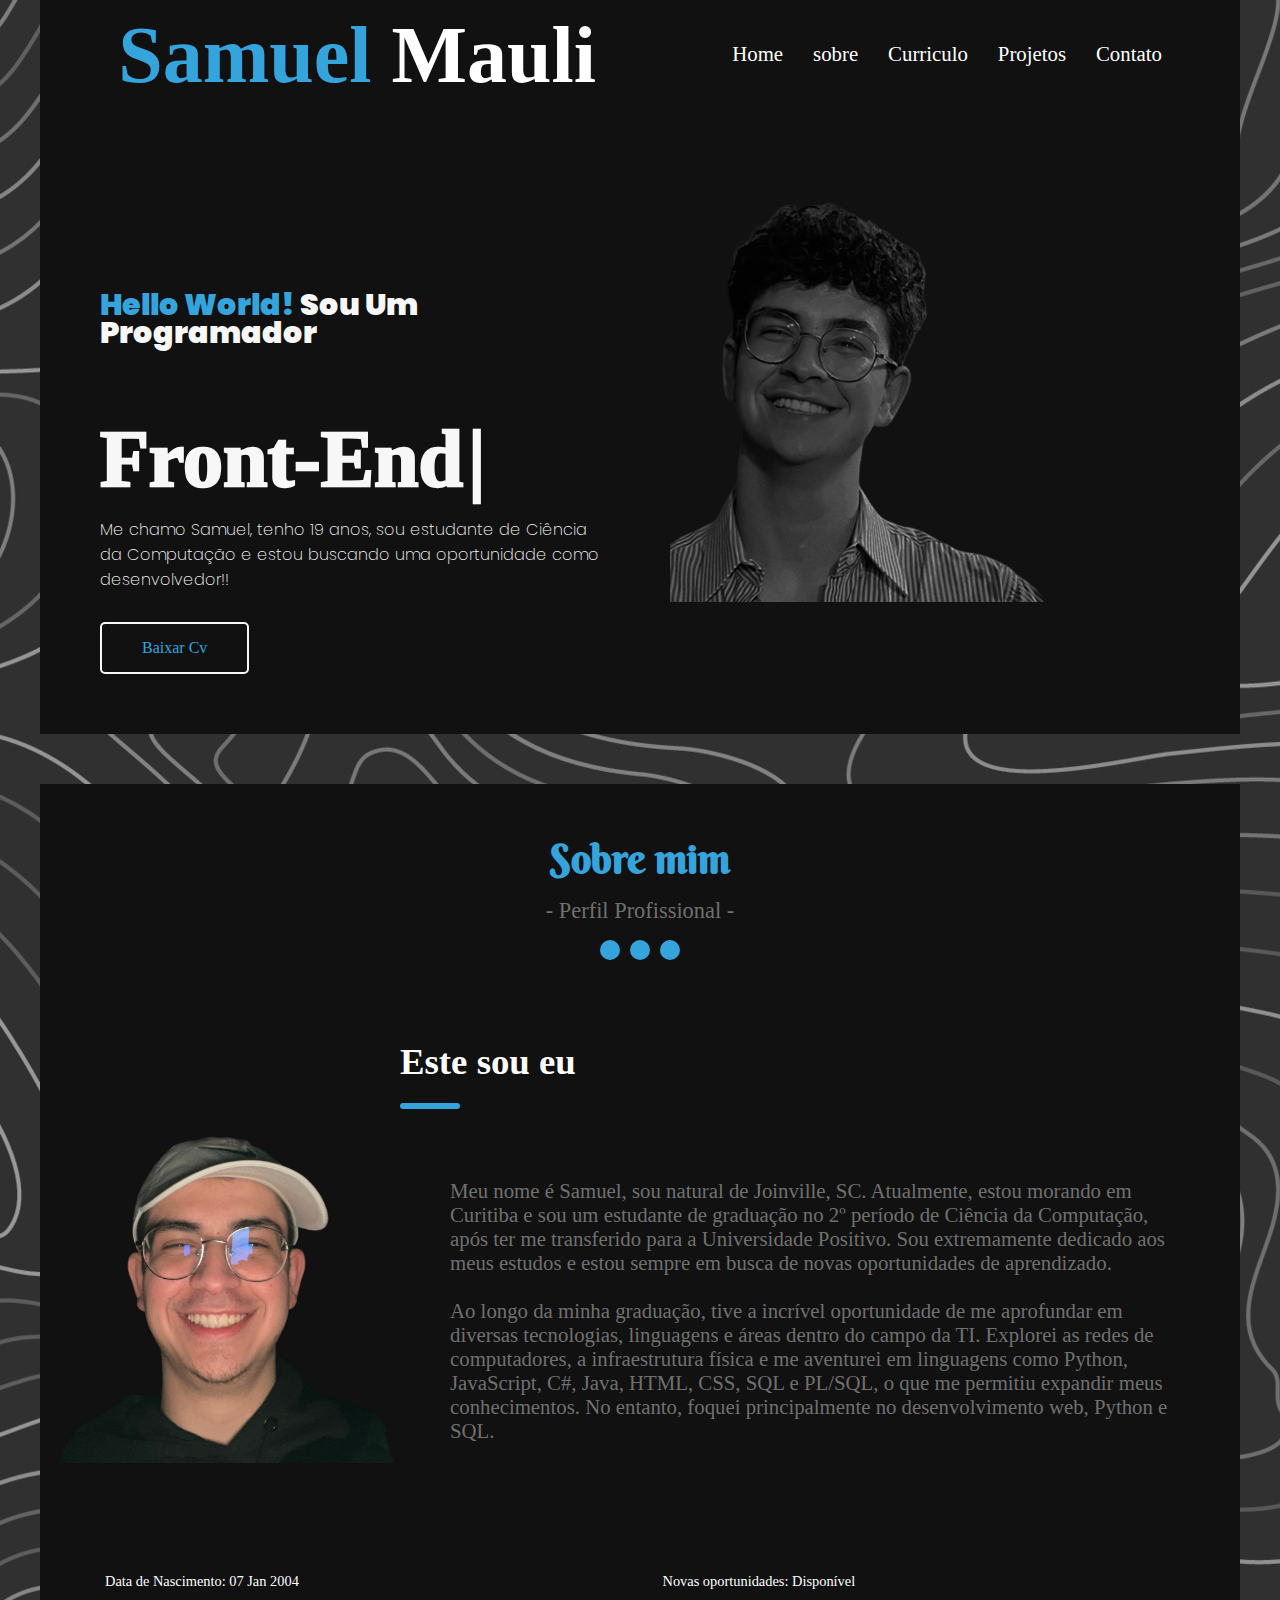
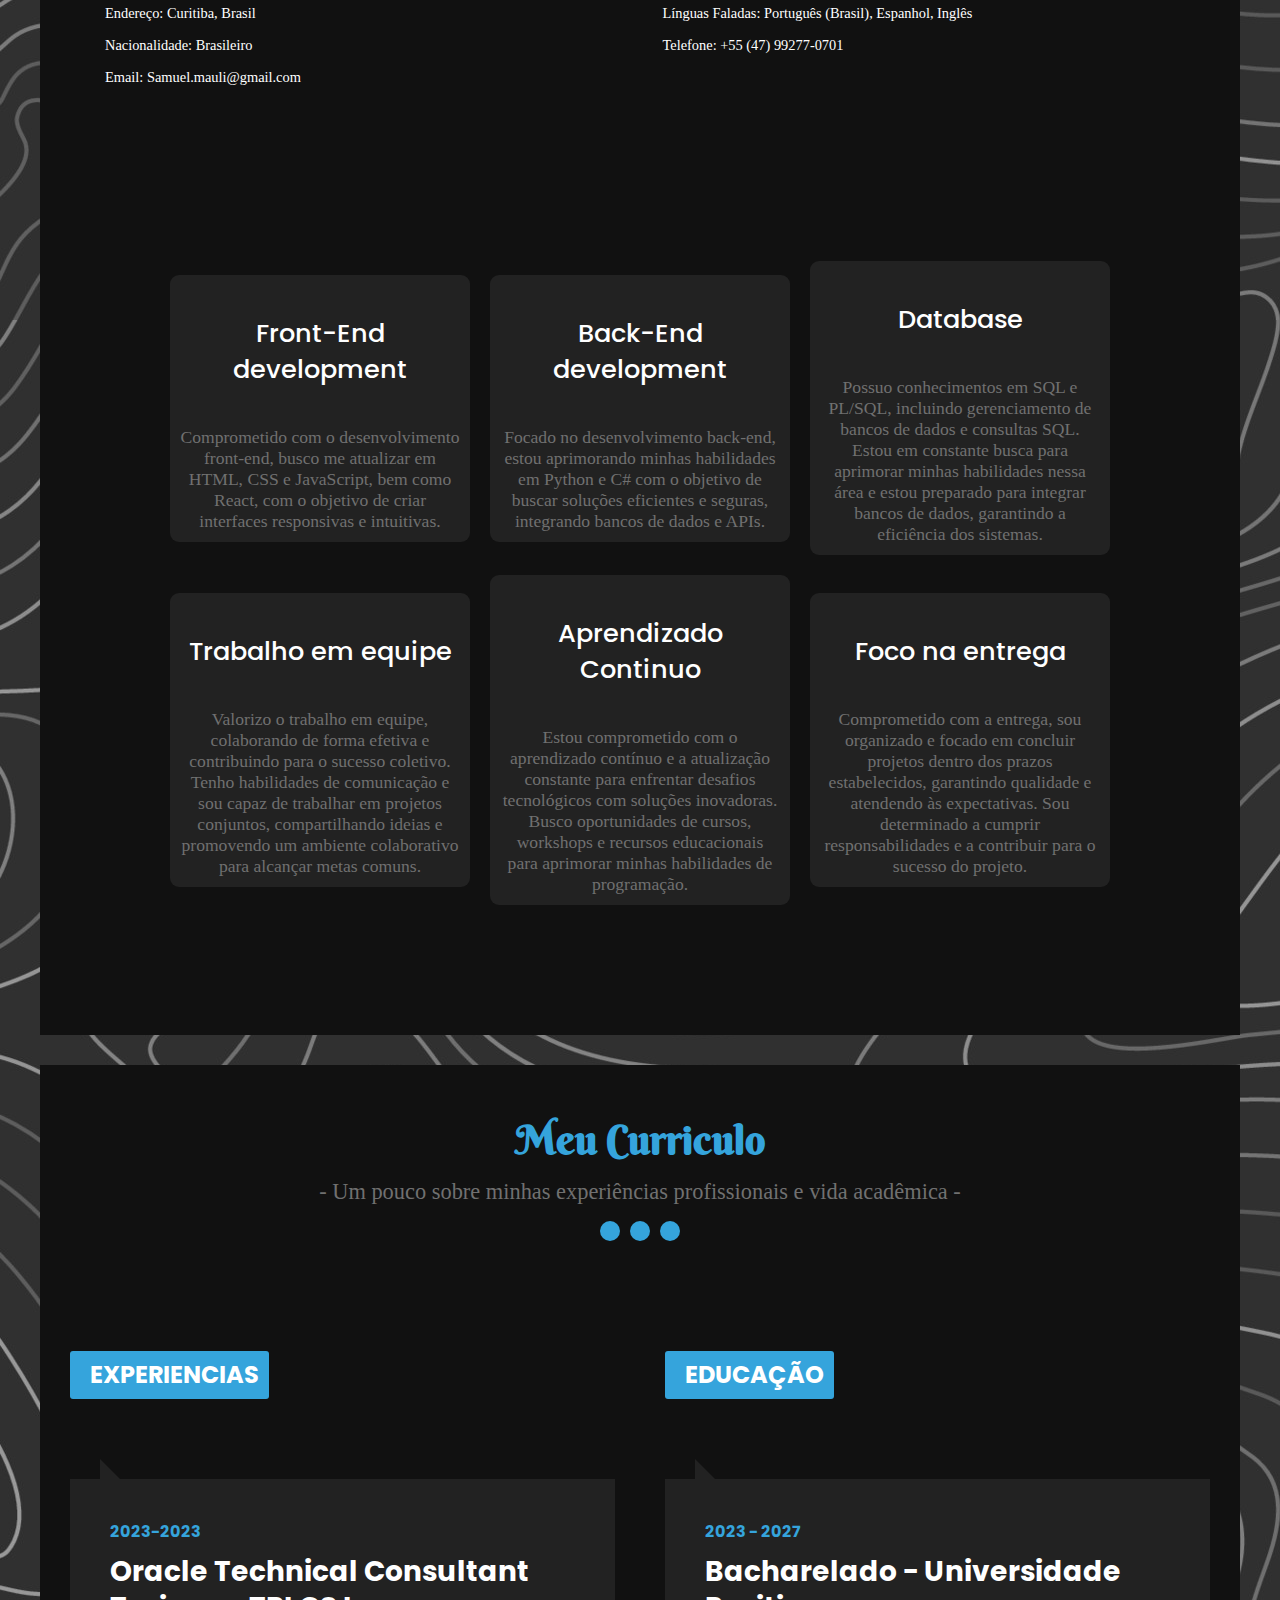
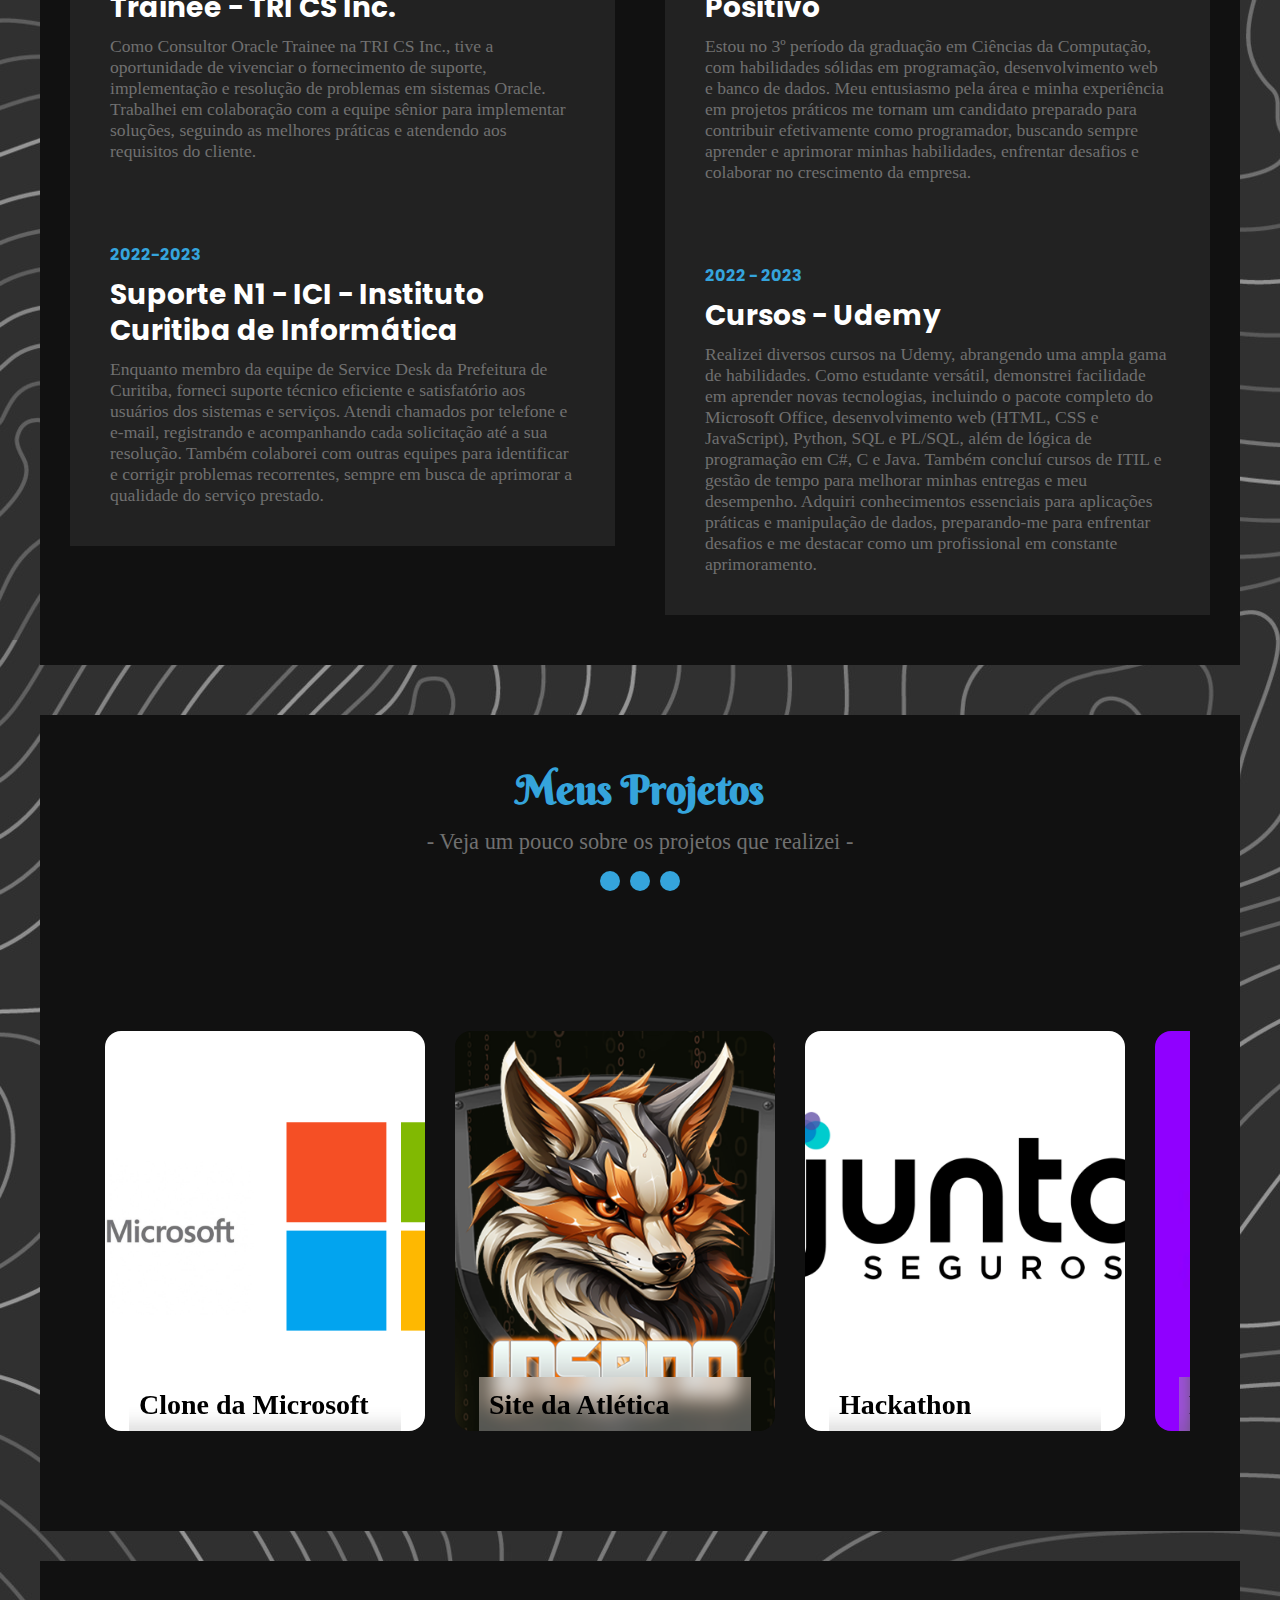
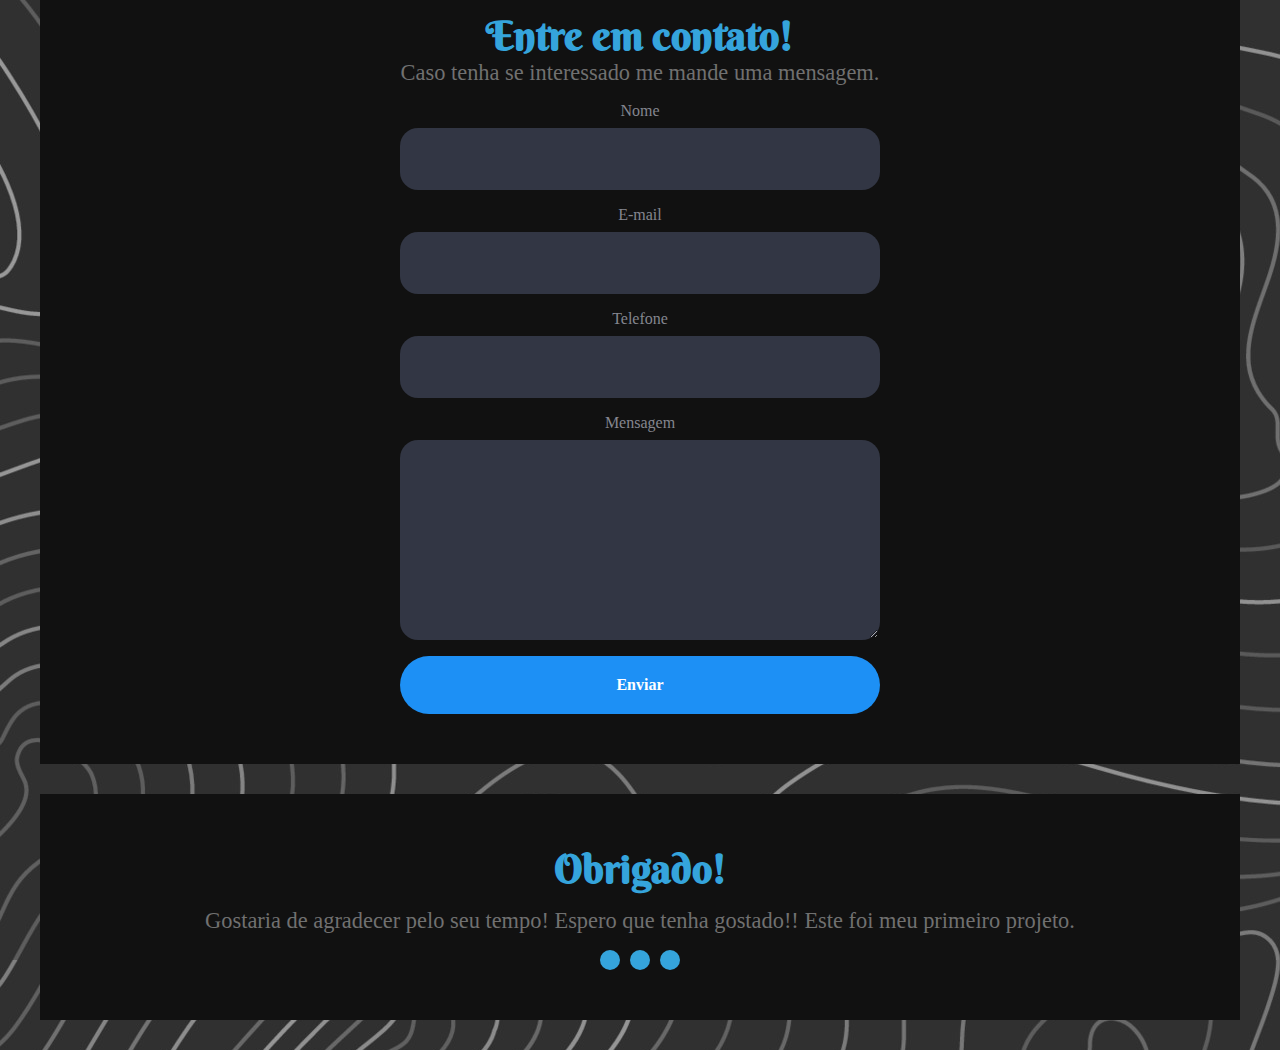
==== index.html @ 6548f160 "Update index.html" ====
<!DOCTYPE html>
<html lang="pt-br">
<head>
    <meta charset="UTF-8">
    <meta name="viewport" content="width=device-width, initial-scale=1.0">
    <title>Portifolio</title>
    <link rel="stylesheet" href="style.css">
    <link rel="stylesheet" href="https://cdnjs.cloudflare.com/ajax/libs/font-awesome/6.4.0/css/all.min.css" integrity="sha512-iecdLmaskl7CVkqkXNQ/ZH/XLlvWZOJyj7Yy7tcenmpD1ypASozpmT/E0iPtmFIB46ZmdtAc9eNBvH0H/ZpiBw==" crossorigin="anonymous" referrerpolicy="no-referrer" />
    <script src="https://code.jquery.com/jquery-3.6.0.min.js"></script>
    <link rel="stylesheet" href="https://cdnjs.cloudflare.com/ajax/libs/OwlCarousel2/2.3.4/assets/owl.carousel.min.css">
    <script src="https://cdnjs.cloudflare.com/ajax/libs/OwlCarousel2/2.3.4/owl.carousel.min.js"></script>
</head>

    <header>
    <h1>Samuel <span>Mauli</span></h1>
    <nav>
        <ul aria-label="Navegação primária" class="navegacao-primaria">
            <li><a href="#home">Home</a></li>
            <li><a href="#about">sobre</a></li>
            <li><a href="#resume">Curriculo</a></li>
            <li><a href="#Projetos">Projetos</a></li>
            <li><a href="#contact">Contato</a></li>
        </ul>
    </nav>
</header>
<body>

    <section aria-label="Seção Curriculo dowload Samuel" class="section-div" id="home">
        <div>
            <h2><span>Hello world!</span> sou um programador </h2>
            <h3 class="digitando">Front-End</h3>
            <p>Me chamo Samuel, tenho 19 anos, sou estudante de Ciência da Computação e estou buscando uma oportunidade como desenvolvedor!!</p>
            <a href="Doc/Samuel Giuseppe Mauli.pdf" download>Baixar Cv</a>

        </div>
        <img src="IMG/Eu3.png" alt="Este sou eu, bonitão não é?">
    </section>
    
    <section class="sobre" id="about">
        <main>
            <div class="sobre_titulo">
                <h1>Sobre mim</h1>
                <p>- Perfil Profissional -</p>
                <div aria-label="Seção apenas de ilustrações de botões">
                    <span></span>
                    <span></span>
                    <span></span>
                </div>
            </div>
            <div class="sobre_conteudo">
                <img src="IMG/Eu.png" alt="img">
                <div class="sobre_texto">
                    <h1>Este sou eu</h1>
                    <p>Meu nome é Samuel, sou natural de Joinville, SC. Atualmente, estou morando em Curitiba e sou um estudante de graduação no 2º período de Ciência da Computação, após ter me transferido para a Universidade Positivo. Sou extremamente dedicado aos meus estudos e estou sempre em busca de novas oportunidades de aprendizado.
                        <br>
                        <br>
                        Ao longo da minha graduação, tive a incrível oportunidade de me aprofundar em diversas tecnologias, linguagens e áreas dentro do campo da TI. Explorei as redes de computadores, a infraestrutura física e me aventurei em linguagens como Python, JavaScript, C#, Java, HTML, CSS, SQL e PL/SQL, o que me permitiu expandir meus conhecimentos. No entanto, foquei principalmente no desenvolvimento web, Python e SQL.
                    </p>
                </div>
            </div>
            <div class="sobre_info">
                <p><i class="fa-solid fa-calendar-days"></i>Data de Nascimento: 07 Jan 2004</p>
                <p><i class="fa-sharp fa-solid fa-laptop-code"></i>Novas oportunidades: Disponível</p>
                <p><i class="fa-solid fa-location-dot"></i>Endereço: Curitiba, Brasil</p>
                <p><i class="fa-sharp fa-solid fa-globe"></i>Línguas Faladas: Português (Brasil), Espanhol, Inglês</p>
                <p><i class="fa-solid fa-flag"></i>Nacionalidade: Brasileiro</p>
                <p><i class="fa-solid fa-phone-volume"></i>Telefone: +55 (47) 99277-0701</p>
                <p><i class="fa-solid fa-envelope"></i>Email: Samuel.mauli@gmail.com</p>
            </div>
        </main>
    </section>

    

    <section class="services">
        <div class="my_services">
            <ul aria-label="Navegação secundaria">
                <li>
                    <i class="fa-solid fa-code"></i>
                    <h3> Front-End development</h3>
                    <p>Comprometido com o desenvolvimento front-end, busco me atualizar em HTML, CSS e JavaScript, bem como React, com o objetivo de criar interfaces responsivas e intuitivas.</p>
                    </li>
                <li>
                    <i class="fa-solid fa-terminal"></i>
                    <h3>Back-End development</h3>
                    <p>Focado no desenvolvimento back-end, estou aprimorando minhas habilidades em Python e C# com o objetivo de buscar soluções eficientes e seguras, integrando bancos de dados e APIs.</p>
                </li>
                <li>
                    <i class="fa-solid fa-layer-group"></i>
                    <h3>Database</h3>
                    <p>Possuo conhecimentos em SQL e PL/SQL, incluindo gerenciamento de bancos de dados e consultas SQL. Estou em constante busca para aprimorar minhas habilidades nessa área e estou preparado para integrar bancos de dados, garantindo a eficiência dos sistemas.</p>
                </li>
                <li>
                    <i class="fa-solid fa-users"></i>
                    <h3>Trabalho em equipe</h3>
                    <p>Valorizo o trabalho em equipe, colaborando de forma efetiva e contribuindo para o sucesso coletivo. Tenho habilidades de comunicação e sou capaz de trabalhar em projetos conjuntos, compartilhando ideias e promovendo um ambiente colaborativo para alcançar metas comuns.</p>
                </li>
                <li>
                    <i class="fa-solid fa-school"></i>
                    <h3>Aprendizado Continuo</h3>
                    <p>Estou comprometido com o aprendizado contínuo e a atualização constante para enfrentar desafios tecnológicos com soluções inovadoras. Busco oportunidades de cursos, workshops e recursos educacionais para aprimorar minhas habilidades de programação.</p>
                </li>
                <li>
                    <i class="fa-solid fa-medal"></i>
                    <h3>Foco na entrega </h3>
                    <p>Comprometido com a entrega, sou organizado e focado em concluir projetos dentro dos prazos estabelecidos, garantindo qualidade e atendendo às expectativas. Sou determinado a cumprir responsabilidades e a contribuir para o sucesso do projeto.</p>
                </li>
            </ul>
        </div>
    </section>
    <section class="my_resume" id="resume">
        <div class="sobre_titulo">
            <h1>Meu Curriculo</h1>
            <p>- Um pouco sobre minhas experiências profissionais e vida acadêmica -</p>
            <div aria-label="">
                <span></span>
                <span></span>
                <span></span>
            </div>
        </div>
        <div class="resume_gerenico">
            <h2 class="experience"><i class="fa-solid fa-handshake"></i>EXPERIENCIAS</h2>
            <div class="experience_content">
                <div>
                    <span>2023-2023</span>
                <h3>Oracle Technical Consultant Trainee - TRI CS Inc.</h3>
                <p>Como Consultor Oracle Trainee na TRI CS Inc., tive a oportunidade de vivenciar o fornecimento de suporte, implementação e resolução de problemas em sistemas Oracle. Trabalhei em colaboração com a equipe sênior para implementar soluções, seguindo as melhores práticas e atendendo aos requisitos do cliente.</p>

                </div>
                <div>
                    <span>2022-2023</span>
                <h3>Suporte N1 - ICI - Instituto Curitiba de Informática</h3>
                <p>Enquanto membro da equipe de Service Desk da Prefeitura de Curitiba, forneci suporte técnico eficiente e satisfatório aos usuários dos sistemas e serviços. Atendi chamados por telefone e e-mail, registrando e acompanhando cada solicitação até a sua resolução. Também colaborei com outras equipes para identificar e corrigir problemas recorrentes, sempre em busca de aprimorar a qualidade do serviço prestado.</p>
                </div>
                <ul>
                    <li><i class="fa-sharp fa-solid fa-circle"></i></li>
                    <li><i class="fa-sharp fa-solid fa-circle"></i></li>
                    <li><i class="fa-sharp fa-solid fa-circle"></i></li>
                </ul>
            </div>
            <h2 class="education"><i class="fa-solid fa-book"></i>EDUCAÇÃO</h2>
            <div class="education_content">
                <div>
                    <span>2023 - 2027</span>
                    <h3>Bacharelado - Universidade Positivo</h3>
                    <p>Estou no 3º período da graduação em Ciências da Computação, com habilidades sólidas em programação, desenvolvimento web e banco de dados. Meu entusiasmo pela área e minha experiência em projetos práticos me tornam um candidato preparado para contribuir efetivamente como programador, buscando sempre aprender e aprimorar minhas habilidades, enfrentar desafios e colaborar no crescimento da empresa.</p>
                </div>
                <div>
                    <span>2022 - 2023</span>
                    <h3>Cursos - Udemy</h3>
                    <p>Realizei diversos cursos na Udemy, abrangendo uma ampla gama de habilidades. Como estudante versátil, demonstrei facilidade em aprender novas tecnologias, incluindo o pacote completo do Microsoft Office, desenvolvimento web (HTML, CSS e JavaScript), Python, SQL e PL/SQL, além de lógica de programação em C#, C e Java. Também concluí cursos de ITIL e gestão de tempo para melhorar minhas entregas e meu desempenho. Adquiri conhecimentos essenciais para aplicações práticas e manipulação de dados, preparando-me para enfrentar desafios e me destacar como um profissional em constante aprimoramento.</p>
                </div>
                <ul>
                    <li><i class="fa-sharp fa-solid fa-circle"></i></li>
                    <li><i class="fa-sharp fa-solid fa-circle"></i></li>
                    <li><i class="fa-sharp fa-solid fa-circle"></i></li>
                </ul>
            </div>
        </div>
    </section>

    <section class="Projetos" id="Projetos">
        <div class="sobre_titulo">
            <h1>Meus Projetos</h1>
            <p>- Veja um pouco sobre os projetos que realizei -</p>
            <div aria-label="">
                <span></span>
                <span></span>   
                <span></span>
            </div>
        </div>

        <section class="game-section">
            <div class="owl-carousel custom-carousel owl-theme">
              
                <div class="item custom-card" style="background-image: url(IMG/microsoft-logo.jpg);">
                    <div class="item-desc">
                        <h3 class="custom2">Clone da Microsoft</h3>
                        <p class="custom2">Foi um projeto desenvolvido para a disciplina de Desenvolvimento Front-End, no qual utilizei as tecnologias HTML, CSS e JavaScript. O site é simples, porém cumpre todos os requisitos da disciplina.</p>
                        <a href="https://github.com/SamuelMauli/Clone_Microsoft" target="_blank" class="custom-button">Abrir no GitHub</a>
                    </div>
                </div>
                
                <div class="item custom-card" style="background-image: url(IMG/Insano_capa.png);">
                    <div class="item-desc">
                        <h3 class="custom2">Site da Atlética</h3>
                        <p class="custom2">Desenvolvi um site para a atlética da Universidade Positivo, voltado para os cursos de tecnologia. O projeto ainda está em desenvolvimento, em colaboração com a equipe de design da atlética. No entanto, a maior parte do projeto já foi concluída.</p>
                        <a href="https://github.com/SamuelMauli/AAATI-Up" target="_blank" class="custom-button">Abrir no GitHub</a>
                    </div>
                </div>
                
                <div class="item custom-card" style="background-image: url(IMG/junto.png);">
                    <div class="item-desc">
                        <h3 class="custom2">Hackathon</h3>
                        <p class="custom2">Desenvolvemos um sistema de aviso de sinistros para a competição do programa de estágio da Junto Seguros, que resultou na nossa conquista da primeira colocação. O programa foi desenvolvido em equipe, em dupla, e levou apenas 5 horas para ser concluído. Utilizamos uma variedade de tecnologias, incluindo TypeScript, React, Express e Postman, entre outras.</p>
                        <a href="https://github.com/SamuelMauli/Hackathon" target="_blank" class="custom-button">Abrir no GitHub</a>
                    </div>
                </div>
                
                <div class="item custom-card" style="background-image: url(IMG/JuntoSegutos.jpeg);">
                    <div class="item-desc">
                        <h3 class="custom2">Pré-Hackathon</h3>
                        <p class="custom2">Desenvolvi este sistema como parte de uma etapa de pré-seleção, permitindo a criação de sinistros, além de telas de cadastro e login. Utilizamos HTML, CSS, JavaScript e Python para a parte do backend. Essa etapa antecedeu o Hackathon, na qual também obtive sucesso. </p>
                        <a href="https://github.com/SamuelMauli/Hackathon" target="_blank" class="custom-button">Abrir no GitHub</a>
                    </div>
                </div>                
            </div>
        </section>
    
    <script>
        $(document).ready(function () {
        $(".custom-carousel").owlCarousel({
          autoWidth: true,
          loop: true,
        });
      
        $(".custom-carousel .item").click(function () {
          $(".custom-carousel .item").removeClass("active"); // Remove a classe "active" de todos os itens
          $(this).addClass("active"); // Adiciona a classe "active" ao item clicado
        });
      });
      </script>
    </section>
    

    
<!-- Contatos -->
<section id="contact">
    <div class="contact">
        <div class="my_contatos">
            <h1>Entre em contato!</h1>
            <p>Caso tenha se interessado me mande uma mensagem.</p>
            <div class="Contatos">
                <form action="mailto::samuel.mauli@gmail.com.br" method="POST" enctype="text/plain">
                    <label for="nome">Nome</label>
                    <input type="text" name="nome" id="nome" required />
                    <label for="email">E-mail</label>
                    <input type="email" name="email" id="email" required />
                    <label for="telefone">Telefone</label>
                    <input type="tel" name="telefone" id="telefone" required />
                    <label for="mensagem">Mensagem</label>
                    <textarea name="mensagem" id="mensagem" required></textarea>
                    <button type="submit" data-button>Enviar</button>
                </form>
            </div>
        </div>
    </div>
</section>

<script>
    document.addEventListener("DOMContentLoaded", function () {
        const form = document.querySelector("form[data-form]");
        const submitButton = document.querySelector("button[data-button]");

        form.addEventListener("submit", function (e) {
            e.preventDefault();

            alert("Mensagem enviada com sucesso! Obrigado pelo contato. :)");

            form.reset();
            
            const formData = new FormData(form);
            fetch(form.action, {
                method: "POST",
                body: formData,
            });
        });
    });
</script>


    
<!--Footer-->
    <footer>
        <div class="sobre_titulo">
            <h1>Obrigado!</h1>
            <p>Gostaria de agradecer pelo seu tempo! Espero que tenha gostado!! Este foi meu primeiro projeto. </p>
            <div aria-label="">
                <span></span>
                <span></span>
                <span></span>
            </div>
        </div>
    </footer>
    <script src="script.js"></script>
    <script src="projetos.js"></script>


</body>

</html>
---- style.css ----
@import url("https://fonts.googleapis.com/css2?family=Poppins:wght@200;300;400;500;600;700;800;900&display=swap");
@import url("https://fonts.googleapis.com/css2?family=Berkshire+Swash&display=swap");
@import url("https://fonts.googleapis.com/css2?family=Roboto:wght@400;700&display=swap");


* {
  margin: 0;
  padding: 0;
  box-sizing: border-box;
  list-style: none;
  text-decoration: none;
}

body {
  max-width: 1200px;
  margin: 0 auto;
  background-repeat: repeat;
  background-image: url(IMG/mapa.jpg);
  background-size: auto;
}

/* Header */

header {
  background-color: #111;
  padding: 10px;
  display: flex;
  align-items: center;
  justify-content: space-around;
}

header h1 {
  color: #35a4dc;
  font-size: 5rem;
}

header span {
  color: #fff;
}

header .navegacao-primaria {
  display: flex;
  gap: 30px;
  align-items: center;
}

header .navegacao-primaria li a {
  width: 0px;
  height: 0px;
  color: #fff;
  font-size: 1.3rem;
}

header .navegacao-primaria li a::after {
  content: "";
  width: 0px;
  height: 0px;
  border-bottom: 4px solid transparent;
  display: block;
  transition: 0.9s;
}

header .navegacao-primaria li a:hover::after {
  width: 100%;
  height: 0px;
  padding: 0px;
  border-bottom: 4px solid #35a4dc;
}

/* Download CV Section */

.section-div {
  animation: initialize 0.7s forwards;
  background-color: #111;
  display: grid;
  grid-template-columns: 1fr 1fr;
  justify-content: space-around;
  margin-bottom: 50px;
  align-items: center;
  gap: 60px;
  padding: 60px;
}

.section-div div {
  margin-top: 120px;
  align-self: start;
  display: grid;
  gap: 30px;
}

.section-div span {
  color: #35a4dc;
}

.section-div div h2 {
  font-family: "Poppins", sans-serif;
  font-weight: 1000;
  font-size: 30px;
  color: #f7f7f7;
}

.section-div div h3 {
  font-weight: 1000;
  font-size: 5rem;
  color: #f7f7f7;
}


.section-div div p {
  font-family: "Poppins", sans-serif;
  font-weight: 200;
  color: #f7f7f7;
}

.section-div div a {
  justify-self: start;
  color: #35a4dc;
  padding: 15px 40px;
  border-radius: 5px;
  border: 2px solid #f7f7f7;
}

.section-div img {
  max-width: 100%;
  padding-bottom: 50px;
}

.digitando::after {
  content: "|";
  margin-left: 5px;
  opacity: 1;
  animation: blink 0.5s infinite;
}

@keyframes blink {
  from {
    opacity: 1;
  }
  to {
    opacity: 0;
  }
}

@keyframes initialize {
  from {
    opacity: 0;
    transform: translate3d(0, -60px, 0);
  }
  to {
    opacity: 1;
    transform: translate3d(0, 0, 0);
  }
}

/* SEÇÃO PRINCIPAL SOBRE MIM */

main {
  background-color: #111;
  color: white;
  margin-bottom: 25px;
}

main .sobre {
  display: grid;
  grid-template-columns: 1fr 1fr 1fr;
  gap: 30px;
  justify-content: center;
}

.sobre_titulo {
  margin: 30px auto;
  padding: 50px;
  text-align: center;
  color: #fff;
  grid-column: 1/-1;
}

.sobre_titulo h1 {
  font-size: 2.5rem;
  color: #35a4dc;
  margin-bottom: 15px;
  font-family: "Berkshire Swash", cursive;
}

.sobre_titulo div {
  display: flex;
  gap: 10px;
  justify-content: center;
}

.sobre_titulo span {
  display: block;
  height: 20px;
  width: 20px;
  border-radius: 50%;
  background-color: #35a4dc;
}

.sobre img {
  animation: ladoSecao 0.5s ease-in-out forwards;
  cursor: pointer;
  grid-row: 2;
  max-width: 30%;
  border-radius: 4px;
  filter: blur(0);
}

.sobre img:hover {
  transition: 0.5s ease-in;
  filter: blur(1px);
}

.sobre_conteudo {
  animation: sobeSecao 0.6s ease-in-out forwards;
  grid-column: 2/-1;
  display: flex;
  color: #707070;
  grid-template-columns: 1fr 1fr;
  align-items: center;
  justify-content: space-between;
}

.sobre_texto {
  display: grid;
  grid-column: 1/-1;
  grid-template-columns: 1fr 1fr;
}

.sobre_texto h1 {
  font-size: 2.3rem;
  color: #fff;
  grid-column: 1/-1;
}

.sobre_texto h1::after {
  background-color: #35a4dc;
  height: 6px;
  width: 60px;
  margin: 20px 0;
  content: "";
  display: block;
  border-radius: 5px;
}

.sobre_texto p {
  font-size: 1.3rem;
  grid-row: 2;
  grid-column: 1/-1;
  padding: 50px;
}

/* Sobre Info*/
.sobre_info {
  margin-top: 30px;
  display: grid;
  grid-template-columns: 1fr 1fr;
  grid-column: 1/-1;
  gap: 15px;
  align-items: center;
  padding: 50px;
}

.sobre_info i {
  color: #35a4dc;
  display: inline-block;
  padding-right: 15px;
  font-size: 1.5rem;
}

.sobre_info p {
  font-size: 1rem;
}

.sobre_titulo p {
  color: #707070;
  font-size: 1.4rem;
  margin-bottom: 1rem;
  position: relative;
}

.sobre_info {
  margin-top: 30px;
  display: grid;
  grid-template-columns: 1fr 1fr;
  grid-column: 1/-1;
  gap: 15px;
  align-items: center;
}

.sobre_info i {
  color: #35a4dc;
  display: inline-block;
  padding-right: 15px;
  font-size: 1.5rem;
}

.sobre_info p {
  font-size: 0.9rem;
}

@keyframes sobeSecao {
  from {
    transform: translate3d(60px, 0, 0);
  }

  to {
    transform: translate3d(0, 0, 0);
  }
}


@keyframes ladoSecao {
  from {
    transition: 0.5s;
    transform: translate3d(-60px, 0, 0);
  }

  to {
    transform: translate3d(0, 0, 0);
  }
}

/* RESPONSIVO */

@media (max-width: 992px) {
  .section-div img {
    display: none;
  }

  .section-div {
    background-image: url(eu3.png);
    background-repeat: no-repeat;
    background-size: right;
  }

  header {
    justify-content: space-between;
    padding: 30px 70px;
  }

  header .navegacao-primaria {
    display: none;
  }

  header i {
    color: #f7f7f7;
    font-size: 3rem;
  }

  header .navegacao-primaria.ativado {
    background: linear-gradient(rgba(1, 1, 1), rgba(1, 1, 1));
    position: absolute;
    display: grid;
    top: 80px;
    color: white;
    z-index: 1;
    padding: 30px;
    font-size: 1.6rem;
    font-weight: bold;
    border-radius: 0 0 4px 4px;
    right: 20px;
    margin-top: 25px;
    animation: sobeSecao 0.8s ease-in-out forwards;
  }

  .sobre img {
    grid-column: 1/-1;
    justify-self: right;
  }

  .sobre_conteudo {
    grid-column: 1/-1;
  }
}

/* SEÇÃO SERVICES */

.services {
  margin-top: -30px;
  padding: 60px;
  background-color: #111;
}

.my_services {
  padding: 70px;
  color: white;
}

.my_services ul {
  display: flex;
  flex-wrap: wrap;
  gap: 20px;
  align-items: center;
  justify-content: center;
}

.my_services ul li {
  cursor: pointer;
  border-radius: 9px;
  position: relative;
  padding: 10px;
  display: grid;
  gap: 30px;
  text-align: center;
  max-width: 300px;
  align-content: center;
  height: auto;
  background-color: #222;
}

.my_services ul li i {
  font-size: 2.7rem;
  color: #35a4dc;
}

.my_services ul li h3 {
  color: #fff;
  font-size: 1.6rem;
  font-family: "poppins";
  font-weight: 500;
}

.my_services ul li p {
  color: #707070;
  font-size: 1.1rem;
}

.my_services li::before {
  content: "";
  transition: 0.5s ease-in-out;
  border-radius: 6px;
  width: 0px;
  height: 0px;
  position: absolute;
  top: -2px;
  right: -2px;
  border-top: 2px solid transparent;
  border-right: 2px solid transparent;
}

.my_services li::after {
  content: "";
  transition: 0.5s ease-in-out;
  border-radius: 6px;
  width: 0px;
  height: 0px;
  position: absolute;
  bottom: -6px;
  left: -6px;
  border-bottom: 2px solid transparent;
  border-left: 2px solid transparent;
}

.my_services li:hover::before {
  width: 100%;
  height: 100%;
  border-top: 2px solid #35a4dc;
  border-right: 2px solid #35a4dc;
}

.my_services li:hover::after {
  width: 100%;
  height: 100%;
  border-bottom: 2px solid #35a4dc;
  border-left: 2px solid #35a4dc;
}

/* SOBRE MINHAS EXPERIÊNCIAS */

.my_resume {
  background-color: #111;
  margin-top: 20%;
  margin-bottom: 50px;
  color: #ffffff;
}

.resume_gerenico {
  background-color: #111;
  padding: 30px;
  display: grid;
  grid-template-columns: 1fr 1fr;
  justify-content: center;
  gap: 10px;
  align-items: start;
}

.resume_gerenico h2 {
  font-family: "poppins";
  font-size: 1.5rem;
  background-color: #35a4dc;
  justify-self: start;
  padding: 10px;
  border-radius: 3px;
}

.resume_gerenico h2 i {
  margin-right: 10px;
}

.experience {
  margin-bottom: 30px;
  grid-column: 1;
  grid-row: 1;
}

.education {
  margin-bottom: 30px;
  grid-column: 2;
  grid-row: 1;
}

.experience_content ul {
  color: #35a4dc;
  gap: 10px;
  display: flex;
  cursor: pointer;
  margin-top: 20px;
  justify-content: center;
}

.resume_gerenico .experience_content div {
  background-color: #222;
  padding: 40px;
  position: relative;
}

.resume_gerenico .experience_content div::before {
  content: "";
  border-right: 30px solid transparent;
  border-bottom: 30px solid #222;
  top: -20px;
  left: 30px;
  position: absolute;
  display: inline-block;
}

.resume_gerenico .experience_content div span {
  color: #35a4dc;
  font-family: "Poppins";
  font-weight: bold;
}

.resume_gerenico .experience_content div h3 {
  font-family: "Poppins";
  margin: 10px 0;
}

.resume_gerenico .experience_content div p {
  color: #707070;
  font-size: 1.1rem;
}

.resume_gerenico .experience_content div.ativo {
  display: block;
  padding: 40px;
}

.experience_content ul li.ativo {
  color: #3e3d3d;
}

/* MEUS DIPROMAS E CURSOS */

.my_resume {
  background-color: #111;
  margin-top: auto;
  margin-bottom: 50px;
  color: #ffffff;
}

.resume_gerenico {
  background-color: #111;
  padding: 30px;
  display: grid;
  grid-template-columns: 1fr 1fr;
  justify-content: center;
  gap: 50px;
  align-items: start;
}

.resume_gerenico h2 {
  font-family: "poppins";
  font-size: 1.5rem;
  background-color: #35a4dc;
  justify-self: start;
  padding: 10px;
  border-radius: 3px;
}

.resume_gerenico h2 i {
  margin-right: 10px;
}

.resume_gerenico .education_content div {
  background-color: #222;
  padding: 40px;
  position: relative;
}

.education_content ul {
  color: #35a4dc;
  gap: 10px;
  display: flex;
  cursor: pointer;
  margin-top: 20px;
  justify-content: center;
}

.resume_gerenico .education_content div::before {
  content: "";
  display: inline-block;
  border-right: 30px solid transparent;
  border-bottom: 30px solid #222;
  top: -20px;
  left: 30px;
  position: absolute;
}

.resume_gerenico .education_content div span {
  color: #35a4dc;
  font-family: "Poppins";
  font-weight: bold;
}

.resume_gerenico .education_content div h3 {
  font-family: "Poppins";
  margin: 10px 0;
}

.resume_gerenico .education_content div p {
  color: #707070;
  font-size: 1.1rem;
}

@media (max-width: 1089px) {
  .resume_gerenico .experience_content,
  .education_content {
    justify-self: center;
    grid-column: 1/-1;
  }

  .resume_gerenico .education {
    grid-column: 1/-1;
    margin-top: 30px;
    grid-row: 3;
    text-align: center;
    justify-self: center;
  }

  .resume_gerenico .experience {
    grid-column: 1/-1;
    margin-top: 30px;
    grid-row: 1;
    text-align: center;
    justify-self: center;
  }

  .cursos {
    grid-template-columns: 1fr;
  }

  .cursos .funfacts h2 {
    justify-self: center;
  }

  .cursos .funfacts {
    margin-bottom: 30px;
    text-align: center;
    grid-template-columns: 1fr;
    justify-self: center;
    grid-column: 1/-1;
  }

  .cursos .my_skill h2 {
    justify-self: center;
  }

  .cursos .my_skill {
    text-align: center;
    grid-template-columns: 1fr;
    justify-self: center;
    grid-column: 1/-1;
  }
}

/*Projetoss*/

.Projetos {
  background-color: #111;
}

.sobre_titulo {
  margin: 30px auto;
  padding: 50px;
  text-align: center;
  color: #fff;
  grid-column: 1/-1;
}

.sobre_titulo h1 {
  font-size: 2.5rem;
  color: #35a4dc;
  margin-bottom: 15px;
  font-family: "Berkshire Swash", cursive;
}

.sobre_titulo div {
  display: flex;
  gap: 10px;
  justify-content: center;
}

.sobre_titulo span {
  display: block;
  height: 20px;
  width: 20px;
  border-radius: 50%;
  background-color: #35a4dc;
}

/******* Fonts Import Start **********/
/********* Fonts Face CSS End **********/

/******* Common Element CSS Start ******/

.clear {
  clear: both;
}
img {
  max-width: 100%;
  border: 0px;
}
ul,
ol {
  list-style: none;
}
a {
  text-decoration: none;
  color: inherit;
  outline: none;
  transition: all 0.4s ease-in-out;
  -webkit-transition: all 0.4s ease-in-out;
}
a:focus,
a:active,
a:visited,
a:hover {
  text-decoration: none;
  outline: none;
}
a:hover {
  color: #e73700;
}
h2 {
  margin-bottom: 48px;
  padding-bottom: 16px;
  font-size: 20px;
  line-height: 28px;
  font-weight: 700;
  position: relative;
  text-transform: capitalize;
}
h3 {
  margin: 0 0 10px;
  font-size: 28px;
  line-height: 36px;
}

h3 microsoft{
  margin: 0 0 10px;
  font-size: 28px;
  line-height: 36px;
  color: #111;
} 

button {
  outline: none !important;
}

/* -------- Landing page ------- */
/* Adicione o CSS para o layout dos cards */
.game-section {
  padding: 60px 50px;
  display: flex; /* Tornar os cards flexíveis para ficarem lado a lado */
  overflow-x: auto; /* Role horizontalmente quando necessário */
}

/* Adicione o CSS para fazer os cards ficarem lado a lado */
.game-section .item {
  margin: 0 15px 60px;
  width: 320px;
  height: 400px;
  display: flex;
  display: -webkit-flex;
  align-items: flex-end;
  -webkit-align-items: flex-end;
  background: #343434 no-repeat center center / cover;
  border-radius: 16px;
  overflow: hidden;
  position: relative;
  transition: all 0.4s ease-in-out;
  -webkit-transition: all 0.4s ease-in-out;
  cursor: pointer;
}

/* Adicione o CSS para a classe "active" */
.game-section .item.active {
  width: 500px;
  box-shadow: 12px 40px 40px rgba(0, 0, 0, 0.25);
  -webkit-box-shadow: 12px 40px 40px rgba(0, 0, 0, 0.25);
}

/* Adicione o CSS para a descrição do card */
.game-section .item-desc {
  padding: 0 24px 12px;
  color: #fff;
  position: relative;
  z-index: 1;
  overflow: hidden;
  transform: translateY(calc(100% - 54px));
  -webkit-transform: translateY(calc(100% - 54px));
  transition: all 0.4s ease-in-out;
  -webkit-transition: all 0.4s ease-in-out;
}

/* Adicione o CSS para o texto do card */
.game-section .item.active .item-desc {
  transform: none;
  -webkit-transform: none;
}

/* Adicione o CSS para a classe "p" dentro da descrição */
.game-section .item-desc p {
  opacity: 0;
  -webkit-transform: translateY(32px);
  transform: translateY(32px);
  transition: all 0.4s ease-in-out 0.2s;
  -webkit-transition: all 0.4s ease-in-out 0.2s;
}

/* Adicione o CSS para a classe "p" dentro da descrição quando o card estiver ativo */
.game-section .item.active .item-desc p {
  opacity: 1;
  -webkit-transform: translateY(0);
  transform: translateY(0);
}

.game-section .item.active .item-desc-microsoft p {
  opacity: 1;
  -webkit-transform: translateY(0);
  transform: translateY(0);
}

/* Adicione o CSS para os pontos do carrossel */
.game-section .owl-theme.custom-carousel .owl-dots {
  margin-top: -20px;
  position: relative;
  z-index: 5;
}

/* Adicione um estilo personalizado para o texto dentro do card personalizado */
.custom-card .custom {
  color: #ffffff; /* Defina a cor do texto que desejar */
}


.custom-card .custom2 {
  backdrop-filter: blur(10px); /* Adicione um desfoque ao fundo */
  background-color: rgba(255, 255, 255, 0.3); /* Cor de fundo com transparência */
  padding: 10px;
  color: #000000; /* Cor do texto */
}

.custom-card .custom-button {
  display: inline-block;
  padding: 10px 20px;
  background-color: #007BFF; /* Cor de fundo do botão */
  color: #fff; /* Cor do texto do botão */
  border: none;
  border-radius: 5px;
  text-decoration: none; /* Remova a decoração de texto do link */
  margin-top: 10px; /* Espaçamento superior para separar o botão do texto */
  cursor: pointer;
  transition: background-color 0.3s ease; /* Adicione uma transição de cor de fundo */
}

.custom-card .custom-button:hover {
  background-color: #0056b3; /* Cor de fundo do botão no hover */
}


/*Cotato*/

.contato {
  display: grid;
  background: #111;
  margin-top: 50px;
  margin-bottom: 50px;
  font-family: system-ui, -apple-system, BlinkMacSystemFont, "Segoe UI", Roboto,
    Oxygen, Ubuntu, Cantarell, "Open Sans", "Helvetica Neue", sans-serif;
}

.my_contatos {
  background-color: #111;
  margin: 30px 0;
  grid-column: 1/-1;
  text-align: center;
  color: #fff;
  padding: 50px;
}

.my_contatos h1 {
  font-size: 2.5rem;
  color: #35a4dc;

  font-family: "Berkshire Swash", cursive;
}

.my_contatos p {
  color: #707070;
  font-size: 1.4rem;
  margin-bottom: 1rem;
  position: relative;
}

.my_contatos div {
  display: flex;
  gap: 10px;
  justify-content: center;
}

form {
  width: 100%;
  max-width: 30rem;
}

label,
input,
textarea,
button {
  display: block;
}

input,
textarea,
button {
  width: 100%;
  font: inherit;
  padding: 1.25rem;
  font-weight: 700;
}

input,
textarea {
  margin-bottom: 1rem;
  color: white;
  background: #323644;
  border: 0.125rem solid transparent;
  border-radius: 1.125rem;
  transition: border-color 0.3s, box-shadow 0.3s;
}

input:hover,
input:focus,
textarea:hover,
textarea:focus {
  outline: none;
  border-color: #1d90f5;
  box-shadow: 0 0 0 0.3125rem #26344a;
}

label {
  margin-bottom: 0.5rem;
  color: #84868f;
}

textarea {
  min-height: 12.5rem;
  resize: vertical;
}

button {
  border: none;
  border-radius: 99px;
  color: white;
  background: #1d90f5;
  cursor: pointer;
  transition: 0.3s;
}

button:hover,
button:focus {
  outline: none;
  background: #1c70d3;
}

button:disabled {
  cursor: not-allowed;
  background: #555b69;
}

.success,
.error {
  text-align: center;
}

.success {
  color: greenyellow;
}

.error {
  color: tomato;
}

/* FOOTER */

footer {
  background-color: #111;
}

.footer_sociais {
  display: flex;
  justify-content: center;
  gap: 30px;
  flex-wrap: wrap;
  position: relative;
  align-items: center;
}

.footer_sociais li {
  border-radius: 50%;
  background-color: #212020;
  border: 1px solid #333;
}

.footer_sociais li i {
  padding: 30px;
  font-size: 1.5rem;
  color: 363636;
}

.footer_sociais li:hover {
  transition: 0.3s ease-in-out;
  cursor: pointer;
  background-color: #3e3d3d;
}

.footer_sociais::before {
  position: absolute;
  content: "";
  bottom: -30px;
  height: 5px;
  width: 200px;
  background-color: #111;
}

footer .footer_comercial {
  text-align: center;
  color: #ffffff;
  font-size: 1.5rem;
  margin: 90px 0;
  font-family: "Poppins";
}
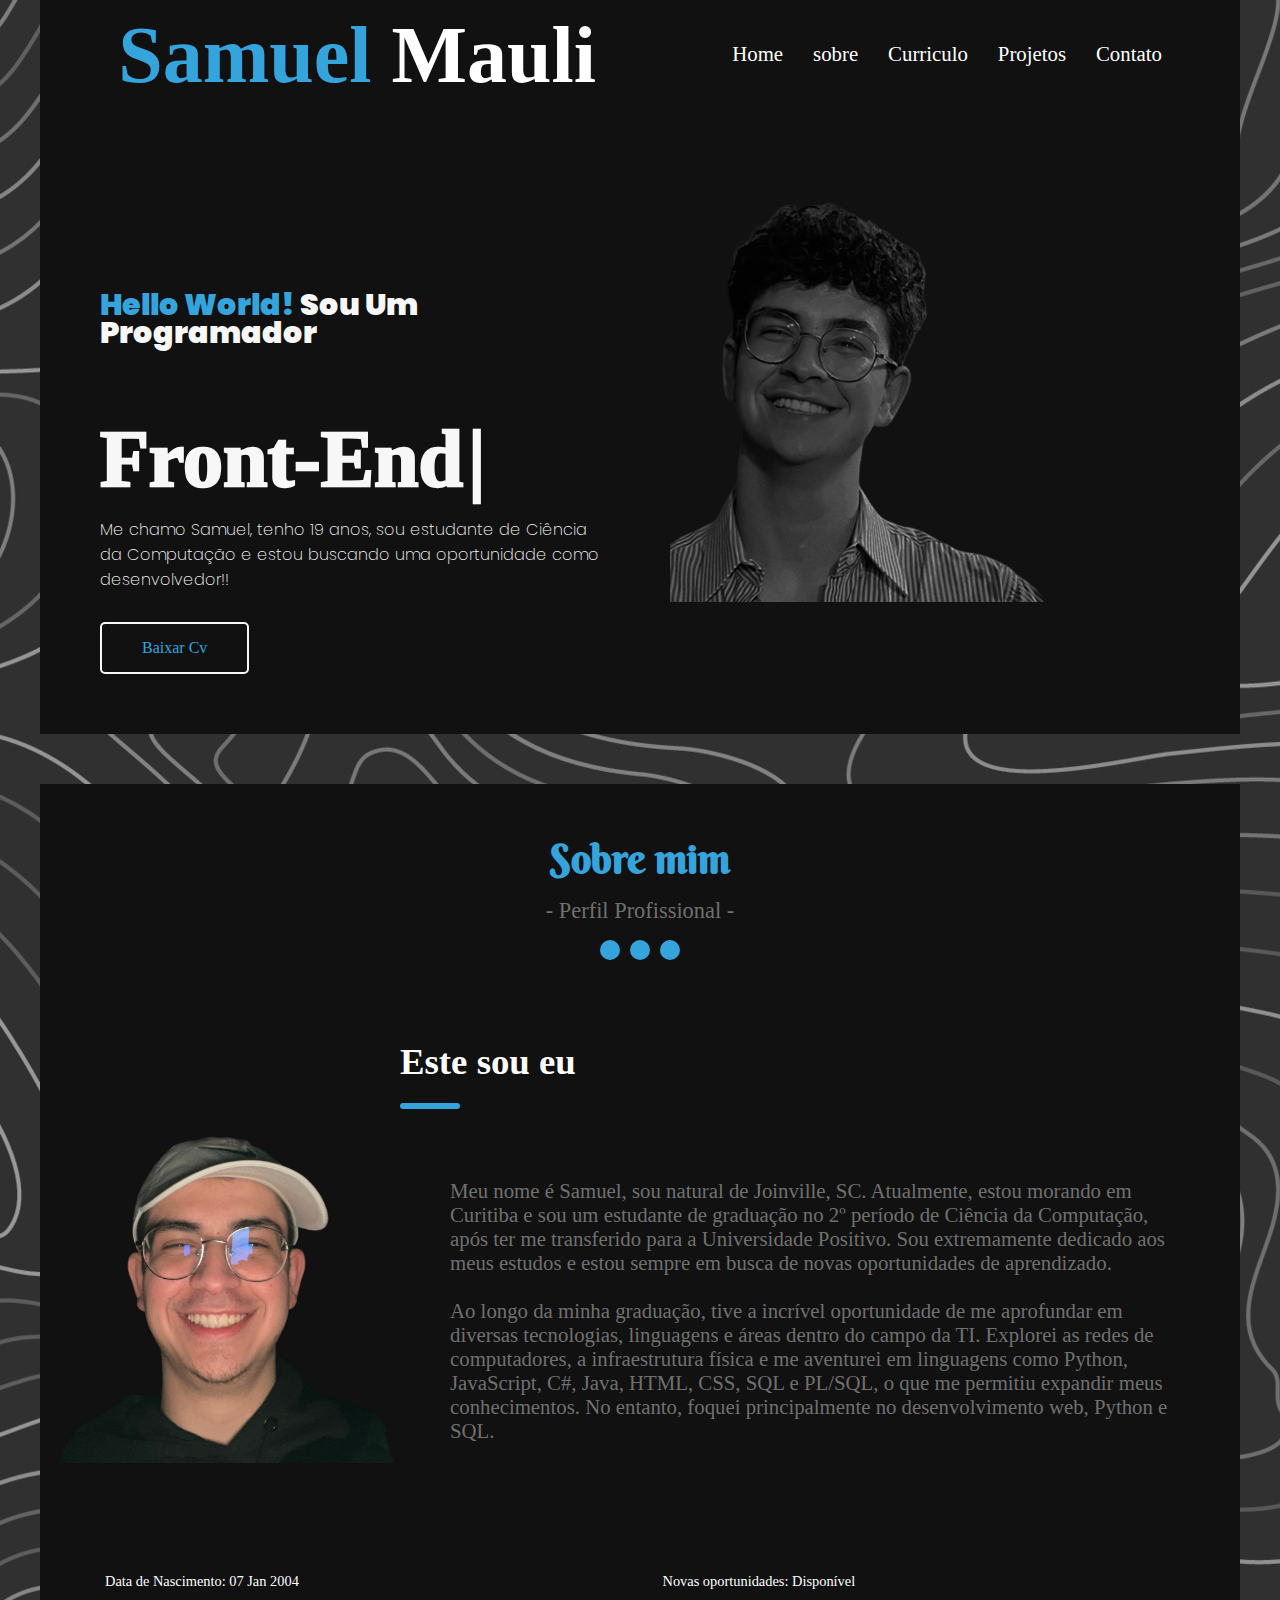
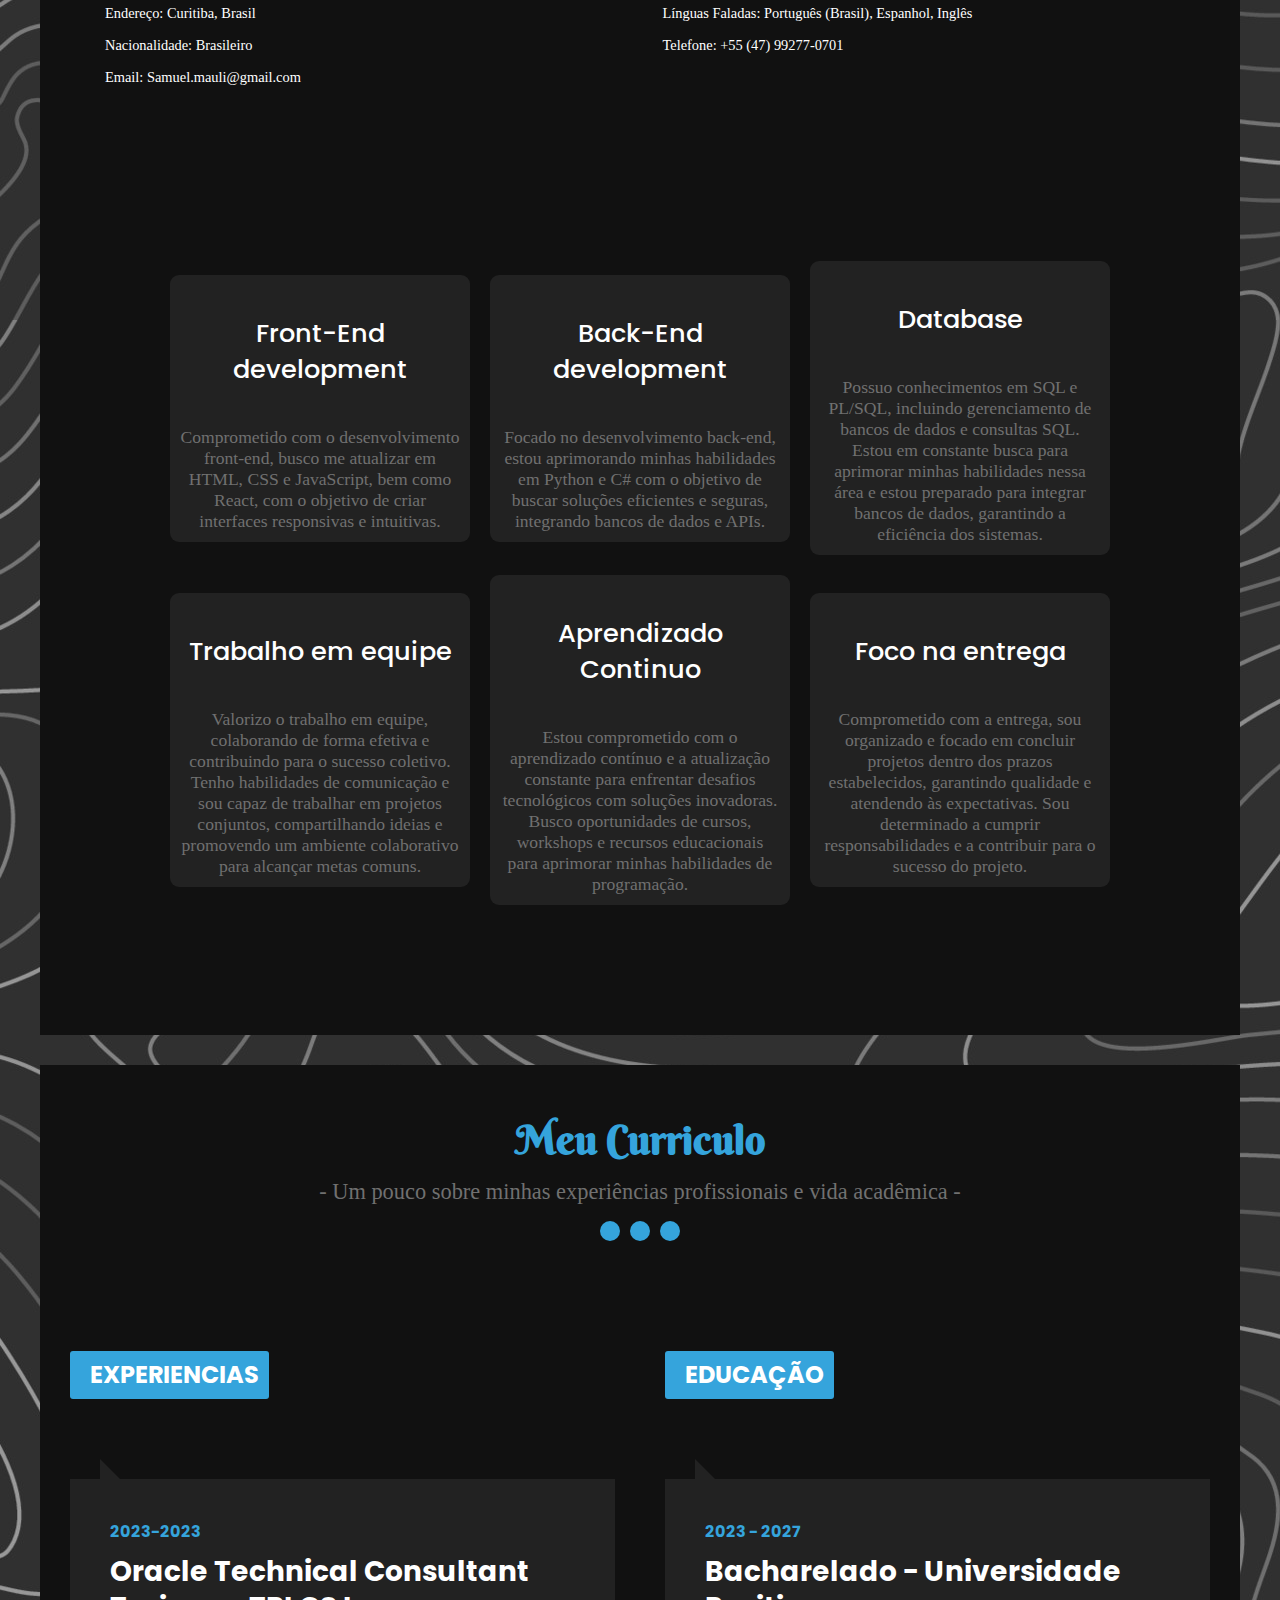
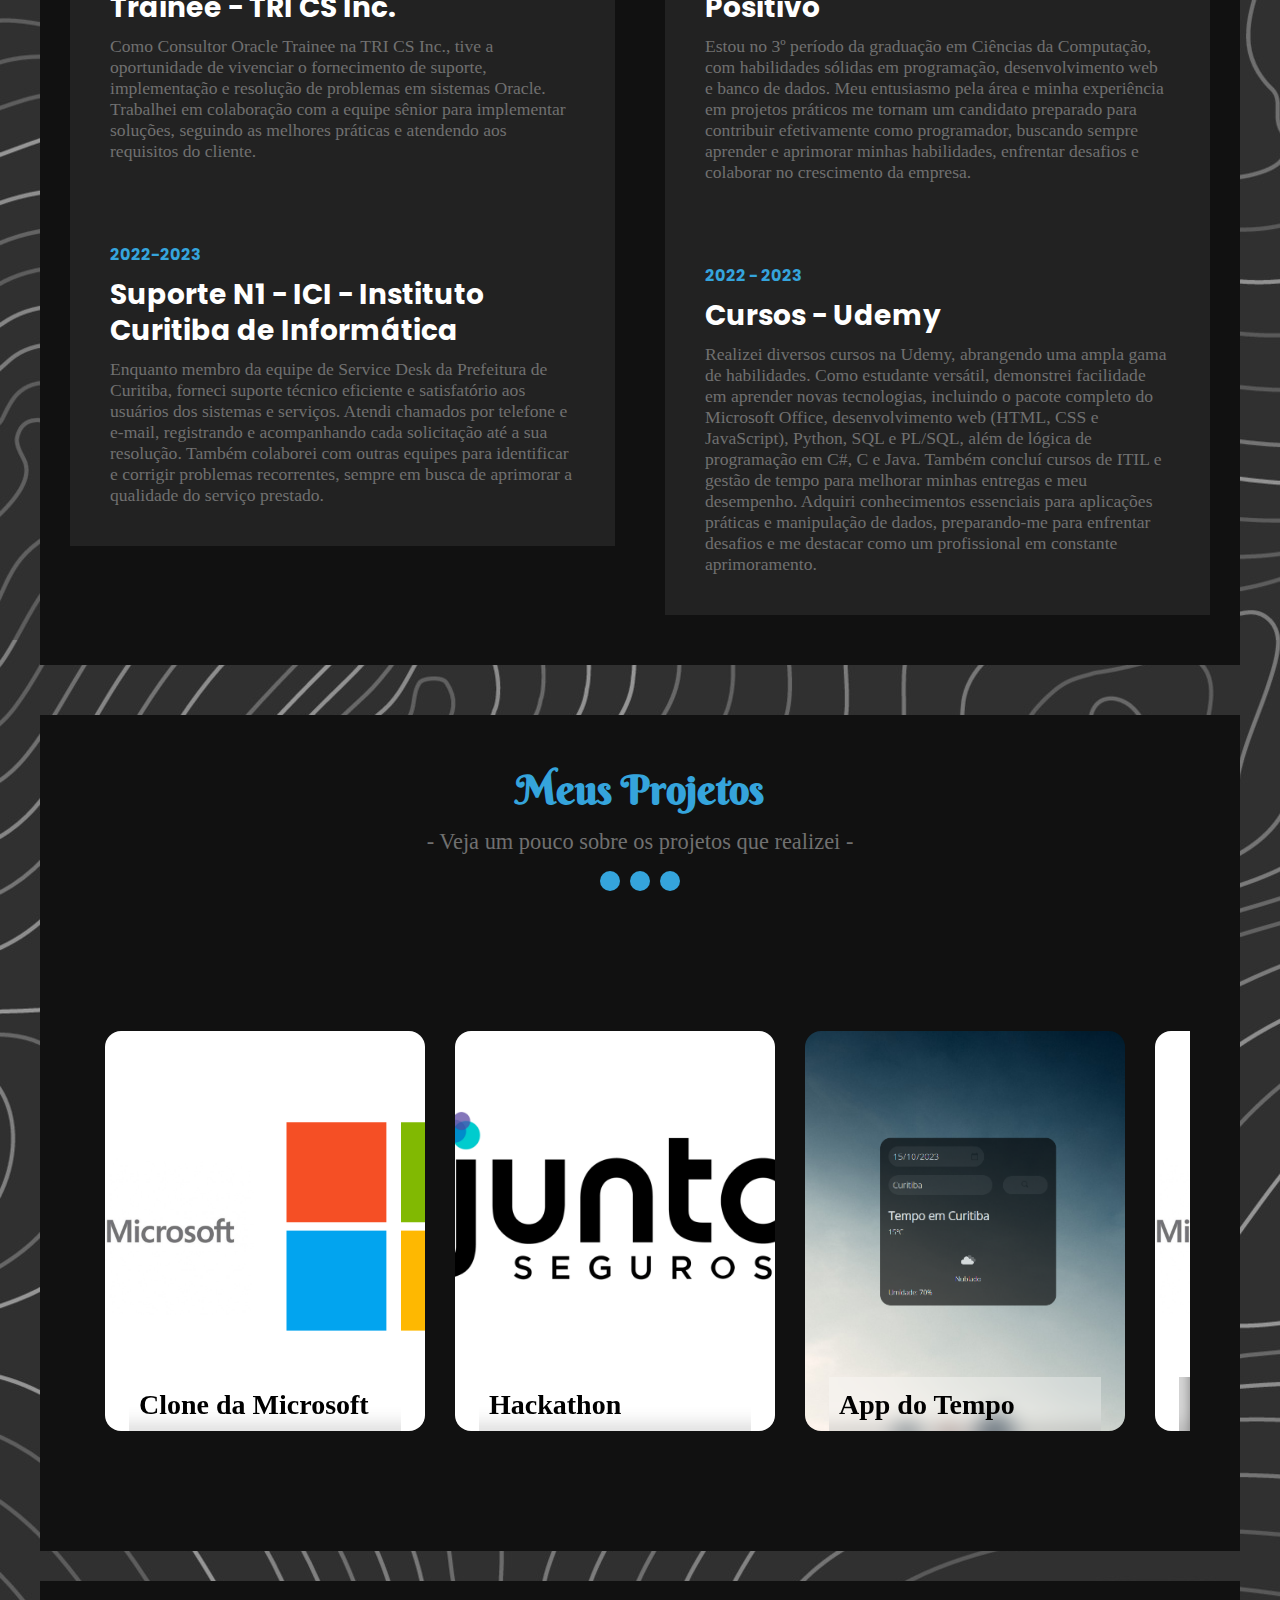
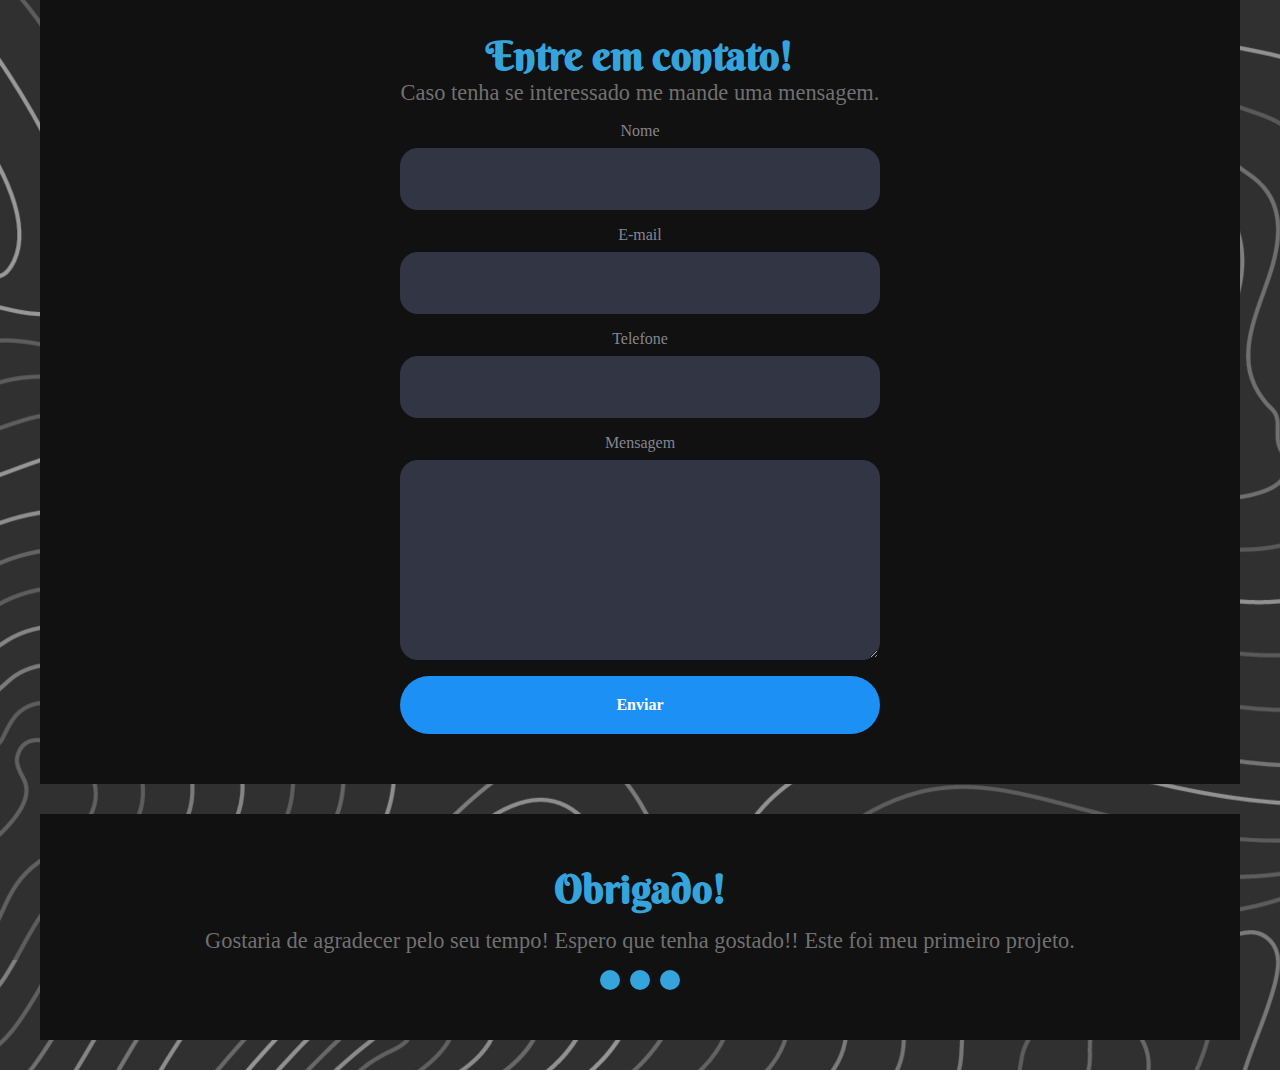
==== commit 159c60b4: "Update index.html" ====
--- a/index.html
+++ b/index.html
@@ -1,291 +1,428 @@
 <!DOCTYPE html>
 <html lang="pt-br">
-<head>
-    <meta charset="UTF-8">
-    <meta name="viewport" content="width=device-width, initial-scale=1.0">
+  <head>
+    <meta charset="UTF-8" />
+    <meta name="viewport" content="width=device-width, initial-scale=1.0" />
     <title>Portifolio</title>
-    <link rel="stylesheet" href="style.css">
-    <link rel="stylesheet" href="https://cdnjs.cloudflare.com/ajax/libs/font-awesome/6.4.0/css/all.min.css" integrity="sha512-iecdLmaskl7CVkqkXNQ/ZH/XLlvWZOJyj7Yy7tcenmpD1ypASozpmT/E0iPtmFIB46ZmdtAc9eNBvH0H/ZpiBw==" crossorigin="anonymous" referrerpolicy="no-referrer" />
+    <link rel="stylesheet" href="style.css" />
+    <link
+      rel="stylesheet"
+      href="https://cdnjs.cloudflare.com/ajax/libs/font-awesome/6.4.0/css/all.min.css"
+      integrity="sha512-iecdLmaskl7CVkqkXNQ/ZH/XLlvWZOJyj7Yy7tcenmpD1ypASozpmT/E0iPtmFIB46ZmdtAc9eNBvH0H/ZpiBw=="
+      crossorigin="anonymous"
+      referrerpolicy="no-referrer"
+    />
     <script src="https://code.jquery.com/jquery-3.6.0.min.js"></script>
-    <link rel="stylesheet" href="https://cdnjs.cloudflare.com/ajax/libs/OwlCarousel2/2.3.4/assets/owl.carousel.min.css">
+    <link
+      rel="stylesheet"
+      href="https://cdnjs.cloudflare.com/ajax/libs/OwlCarousel2/2.3.4/assets/owl.carousel.min.css"
+    />
     <script src="https://cdnjs.cloudflare.com/ajax/libs/OwlCarousel2/2.3.4/owl.carousel.min.js"></script>
-</head>
-
-    <header>
+  </head>
+
+  <header>
     <h1>Samuel <span>Mauli</span></h1>
     <nav>
-        <ul aria-label="Navegação primária" class="navegacao-primaria">
-            <li><a href="#home">Home</a></li>
-            <li><a href="#about">sobre</a></li>
-            <li><a href="#resume">Curriculo</a></li>
-            <li><a href="#Projetos">Projetos</a></li>
-            <li><a href="#contact">Contato</a></li>
+      <ul aria-label="Navegação primária" class="navegacao-primaria">
+        <li><a href="#home">Home</a></li>
+        <li><a href="#about">sobre</a></li>
+        <li><a href="#resume">Curriculo</a></li>
+        <li><a href="#Projetos">Projetos</a></li>
+        <li><a href="#contact">Contato</a></li>
+      </ul>
+    </nav>
+  </header>
+  <body>
+    <section
+      aria-label="Seção Curriculo dowload Samuel"
+      class="section-div"
+      id="home"
+    >
+      <div>
+        <h2><span>Hello world!</span> sou um programador</h2>
+        <h3 class="digitando">Front-End</h3>
+        <p>
+          Me chamo Samuel, tenho 19 anos, sou estudante de Ciência da Computação
+          e estou buscando uma oportunidade como desenvolvedor!!
+        </p>
+        <a href="Doc/Samuel Giuseppe Mauli.pdf" download>Baixar Cv</a>
+      </div>
+      <img src="IMG/Eu3.png" alt="Este sou eu, bonitão não é?" />
+    </section>
+
+    <section class="sobre" id="about">
+      <main>
+        <div class="sobre_titulo">
+          <h1>Sobre mim</h1>
+          <p>- Perfil Profissional -</p>
+          <div aria-label="Seção apenas de ilustrações de botões">
+            <span></span>
+            <span></span>
+            <span></span>
+          </div>
+        </div>
+        <div class="sobre_conteudo">
+          <img src="IMG/Eu.png" alt="img" />
+          <div class="sobre_texto">
+            <h1>Este sou eu</h1>
+            <p>
+              Meu nome é Samuel, sou natural de Joinville, SC. Atualmente, estou
+              morando em Curitiba e sou um estudante de graduação no 2º período
+              de Ciência da Computação, após ter me transferido para a
+              Universidade Positivo. Sou extremamente dedicado aos meus estudos
+              e estou sempre em busca de novas oportunidades de aprendizado.
+              <br />
+              <br />
+              Ao longo da minha graduação, tive a incrível oportunidade de me
+              aprofundar em diversas tecnologias, linguagens e áreas dentro do
+              campo da TI. Explorei as redes de computadores, a infraestrutura
+              física e me aventurei em linguagens como Python, JavaScript, C#,
+              Java, HTML, CSS, SQL e PL/SQL, o que me permitiu expandir meus
+              conhecimentos. No entanto, foquei principalmente no
+              desenvolvimento web, Python e SQL.
+            </p>
+          </div>
+        </div>
+        <div class="sobre_info">
+          <p>
+            <i class="fa-solid fa-calendar-days"></i>Data de Nascimento: 07 Jan
+            2004
+          </p>
+          <p>
+            <i class="fa-sharp fa-solid fa-laptop-code"></i>Novas oportunidades:
+            Disponível
+          </p>
+          <p>
+            <i class="fa-solid fa-location-dot"></i>Endereço: Curitiba, Brasil
+          </p>
+          <p>
+            <i class="fa-sharp fa-solid fa-globe"></i>Línguas Faladas: Português
+            (Brasil), Espanhol, Inglês
+          </p>
+          <p><i class="fa-solid fa-flag"></i>Nacionalidade: Brasileiro</p>
+          <p>
+            <i class="fa-solid fa-phone-volume"></i>Telefone: +55 (47)
+            99277-0701
+          </p>
+          <p>
+            <i class="fa-solid fa-envelope"></i>Email: Samuel.mauli@gmail.com
+          </p>
+        </div>
+      </main>
+    </section>
+
+    <section class="services">
+      <div class="my_services">
+        <ul aria-label="Navegação secundaria">
+          <li>
+            <i class="fa-solid fa-code"></i>
+            <h3>Front-End development</h3>
+            <p>
+              Comprometido com o desenvolvimento front-end, busco me atualizar
+              em HTML, CSS e JavaScript, bem como React, com o objetivo de criar
+              interfaces responsivas e intuitivas.
+            </p>
+          </li>
+          <li>
+            <i class="fa-solid fa-terminal"></i>
+            <h3>Back-End development</h3>
+            <p>
+              Focado no desenvolvimento back-end, estou aprimorando minhas
+              habilidades em Python e C# com o objetivo de buscar soluções
+              eficientes e seguras, integrando bancos de dados e APIs.
+            </p>
+          </li>
+          <li>
+            <i class="fa-solid fa-layer-group"></i>
+            <h3>Database</h3>
+            <p>
+              Possuo conhecimentos em SQL e PL/SQL, incluindo gerenciamento de
+              bancos de dados e consultas SQL. Estou em constante busca para
+              aprimorar minhas habilidades nessa área e estou preparado para
+              integrar bancos de dados, garantindo a eficiência dos sistemas.
+            </p>
+          </li>
+          <li>
+            <i class="fa-solid fa-users"></i>
+            <h3>Trabalho em equipe</h3>
+            <p>
+              Valorizo o trabalho em equipe, colaborando de forma efetiva e
+              contribuindo para o sucesso coletivo. Tenho habilidades de
+              comunicação e sou capaz de trabalhar em projetos conjuntos,
+              compartilhando ideias e promovendo um ambiente colaborativo para
+              alcançar metas comuns.
+            </p>
+          </li>
+          <li>
+            <i class="fa-solid fa-school"></i>
+            <h3>Aprendizado Continuo</h3>
+            <p>
+              Estou comprometido com o aprendizado contínuo e a atualização
+              constante para enfrentar desafios tecnológicos com soluções
+              inovadoras. Busco oportunidades de cursos, workshops e recursos
+              educacionais para aprimorar minhas habilidades de programação.
+            </p>
+          </li>
+          <li>
+            <i class="fa-solid fa-medal"></i>
+            <h3>Foco na entrega</h3>
+            <p>
+              Comprometido com a entrega, sou organizado e focado em concluir
+              projetos dentro dos prazos estabelecidos, garantindo qualidade e
+              atendendo às expectativas. Sou determinado a cumprir
+              responsabilidades e a contribuir para o sucesso do projeto.
+            </p>
+          </li>
         </ul>
-    </nav>
-</header>
-<body>
-
-    <section aria-label="Seção Curriculo dowload Samuel" class="section-div" id="home">
-        <div>
-            <h2><span>Hello world!</span> sou um programador </h2>
-            <h3 class="digitando">Front-End</h3>
-            <p>Me chamo Samuel, tenho 19 anos, sou estudante de Ciência da Computação e estou buscando uma oportunidade como desenvolvedor!!</p>
-            <a href="Doc/Samuel Giuseppe Mauli.pdf" download>Baixar Cv</a>
-
-        </div>
-        <img src="IMG/Eu3.png" alt="Este sou eu, bonitão não é?">
-    </section>
-    
-    <section class="sobre" id="about">
-        <main>
-            <div class="sobre_titulo">
-                <h1>Sobre mim</h1>
-                <p>- Perfil Profissional -</p>
-                <div aria-label="Seção apenas de ilustrações de botões">
-                    <span></span>
-                    <span></span>
-                    <span></span>
-                </div>
+      </div>
+    </section>
+    <section class="my_resume" id="resume">
+      <div class="sobre_titulo">
+        <h1>Meu Curriculo</h1>
+        <p>
+          - Um pouco sobre minhas experiências profissionais e vida acadêmica -
+        </p>
+        <div aria-label="">
+          <span></span>
+          <span></span>
+          <span></span>
+        </div>
+      </div>
+      <div class="resume_gerenico">
+        <h2 class="experience">
+          <i class="fa-solid fa-handshake"></i>EXPERIENCIAS
+        </h2>
+        <div class="experience_content">
+          <div>
+            <span>2023-2023</span>
+            <h3>Oracle Technical Consultant Trainee - TRI CS Inc.</h3>
+            <p>
+              Como Consultor Oracle Trainee na TRI CS Inc., tive a oportunidade
+              de vivenciar o fornecimento de suporte, implementação e resolução
+              de problemas em sistemas Oracle. Trabalhei em colaboração com a
+              equipe sênior para implementar soluções, seguindo as melhores
+              práticas e atendendo aos requisitos do cliente.
+            </p>
+          </div>
+          <div>
+            <span>2022-2023</span>
+            <h3>Suporte N1 - ICI - Instituto Curitiba de Informática</h3>
+            <p>
+              Enquanto membro da equipe de Service Desk da Prefeitura de
+              Curitiba, forneci suporte técnico eficiente e satisfatório aos
+              usuários dos sistemas e serviços. Atendi chamados por telefone e
+              e-mail, registrando e acompanhando cada solicitação até a sua
+              resolução. Também colaborei com outras equipes para identificar e
+              corrigir problemas recorrentes, sempre em busca de aprimorar a
+              qualidade do serviço prestado.
+            </p>
+          </div>
+          <ul>
+            <li><i class="fa-sharp fa-solid fa-circle"></i></li>
+            <li><i class="fa-sharp fa-solid fa-circle"></i></li>
+            <li><i class="fa-sharp fa-solid fa-circle"></i></li>
+          </ul>
+        </div>
+        <h2 class="education"><i class="fa-solid fa-book"></i>EDUCAÇÃO</h2>
+        <div class="education_content">
+          <div>
+            <span>2023 - 2027</span>
+            <h3>Bacharelado - Universidade Positivo</h3>
+            <p>
+              Estou no 3º período da graduação em Ciências da Computação, com
+              habilidades sólidas em programação, desenvolvimento web e banco de
+              dados. Meu entusiasmo pela área e minha experiência em projetos
+              práticos me tornam um candidato preparado para contribuir
+              efetivamente como programador, buscando sempre aprender e
+              aprimorar minhas habilidades, enfrentar desafios e colaborar no
+              crescimento da empresa.
+            </p>
+          </div>
+          <div>
+            <span>2022 - 2023</span>
+            <h3>Cursos - Udemy</h3>
+            <p>
+              Realizei diversos cursos na Udemy, abrangendo uma ampla gama de
+              habilidades. Como estudante versátil, demonstrei facilidade em
+              aprender novas tecnologias, incluindo o pacote completo do
+              Microsoft Office, desenvolvimento web (HTML, CSS e JavaScript),
+              Python, SQL e PL/SQL, além de lógica de programação em C#, C e
+              Java. Também concluí cursos de ITIL e gestão de tempo para
+              melhorar minhas entregas e meu desempenho. Adquiri conhecimentos
+              essenciais para aplicações práticas e manipulação de dados,
+              preparando-me para enfrentar desafios e me destacar como um
+              profissional em constante aprimoramento.
+            </p>
+          </div>
+          <ul>
+            <li><i class="fa-sharp fa-solid fa-circle"></i></li>
+            <li><i class="fa-sharp fa-solid fa-circle"></i></li>
+            <li><i class="fa-sharp fa-solid fa-circle"></i></li>
+          </ul>
+        </div>
+      </div>
+    </section>
+
+    <section class="Projetos" id="Projetos">
+      <div class="sobre_titulo">
+        <h1>Meus Projetos</h1>
+        <p>- Veja um pouco sobre os projetos que realizei -</p>
+        <div aria-label="">
+          <span></span>
+          <span></span>
+          <span></span>
+        </div>
+      </div>
+
+      <section class="game-section">
+        <div class="owl-carousel custom-carousel owl-theme">
+          <div
+            class="item custom-card"
+            style="background-image: url(IMG/microsoft-logo.jpg)"
+          >
+            <div class="item-desc">
+              <h3 class="custom2">Clone da Microsoft</h3>
+              <p class="custom2">
+                Foi um projeto desenvolvido para a disciplina de Desenvolvimento
+                Front-End, no qual utilizei as tecnologias HTML, CSS e
+                JavaScript. O site é simples, porém cumpre todos os requisitos
+                da disciplina.
+              </p>
+              <a
+                href="https://github.com/SamuelMauli/Clone_Microsoft"
+                target="_blank"
+                class="custom-button"
+                >Abrir no GitHub</a
+              >
             </div>
-            <div class="sobre_conteudo">
-                <img src="IMG/Eu.png" alt="img">
-                <div class="sobre_texto">
-                    <h1>Este sou eu</h1>
-                    <p>Meu nome é Samuel, sou natural de Joinville, SC. Atualmente, estou morando em Curitiba e sou um estudante de graduação no 2º período de Ciência da Computação, após ter me transferido para a Universidade Positivo. Sou extremamente dedicado aos meus estudos e estou sempre em busca de novas oportunidades de aprendizado.
-                        <br>
-                        <br>
-                        Ao longo da minha graduação, tive a incrível oportunidade de me aprofundar em diversas tecnologias, linguagens e áreas dentro do campo da TI. Explorei as redes de computadores, a infraestrutura física e me aventurei em linguagens como Python, JavaScript, C#, Java, HTML, CSS, SQL e PL/SQL, o que me permitiu expandir meus conhecimentos. No entanto, foquei principalmente no desenvolvimento web, Python e SQL.
-                    </p>
-                </div>
+          </div>
+
+          <div
+            class="item custom-card"
+            style="background-image: url(IMG/junto.png)"
+          >
+            <div class="item-desc">
+              <h3 class="custom2">Hackathon</h3>
+              <p class="custom2">
+                Desenvolvemos um sistema de aviso de sinistros para a competição
+                do programa de estágio da Junto Seguros, que resultou na nossa
+                conquista da primeira colocação. O programa foi desenvolvido em
+                equipe, em dupla, e levou apenas 5 horas para ser concluído.
+                Utilizamos uma variedade de tecnologias, incluindo TypeScript,
+                React, Express e Postman, entre outras.
+              </p>
+              <a
+                href="https://github.com/SamuelMauli/Hackathon"
+                target="_blank"
+                class="custom-button"
+                >Abrir no GitHub</a
+              >
             </div>
-            <div class="sobre_info">
-                <p><i class="fa-solid fa-calendar-days"></i>Data de Nascimento: 07 Jan 2004</p>
-                <p><i class="fa-sharp fa-solid fa-laptop-code"></i>Novas oportunidades: Disponível</p>
-                <p><i class="fa-solid fa-location-dot"></i>Endereço: Curitiba, Brasil</p>
-                <p><i class="fa-sharp fa-solid fa-globe"></i>Línguas Faladas: Português (Brasil), Espanhol, Inglês</p>
-                <p><i class="fa-solid fa-flag"></i>Nacionalidade: Brasileiro</p>
-                <p><i class="fa-solid fa-phone-volume"></i>Telefone: +55 (47) 99277-0701</p>
-                <p><i class="fa-solid fa-envelope"></i>Email: Samuel.mauli@gmail.com</p>
+          </div>
+
+          <div
+            class="item custom-card"
+            style="background-image: url(IMG/Tempo.png)"
+          >
+            <div class="item-desc">
+              <h3 class="custom2">App do Tempo</h3>
+              <p class="custom2">
+                Meu primeiro projeto com uma API. Desenvolvi uma aplicação
+                simples em HTML, CSS e JavaScript para fornecer previsões do
+                tempo. Os usuários inserem uma data e cidade, com a opção de
+                preencher a data atual automaticamente. Espero continuar
+                explorando o mundo da programação e APIs.
+              </p>
+              <a
+                href="https://github.com/SamuelMauli/Tempo"
+                target="_blank"
+                class="custom-button"
+                >Abrir no GitHub</a
+              >
             </div>
-        </main>
-    </section>
-
-    
-
-    <section class="services">
-        <div class="my_services">
-            <ul aria-label="Navegação secundaria">
-                <li>
-                    <i class="fa-solid fa-code"></i>
-                    <h3> Front-End development</h3>
-                    <p>Comprometido com o desenvolvimento front-end, busco me atualizar em HTML, CSS e JavaScript, bem como React, com o objetivo de criar interfaces responsivas e intuitivas.</p>
-                    </li>
-                <li>
-                    <i class="fa-solid fa-terminal"></i>
-                    <h3>Back-End development</h3>
-                    <p>Focado no desenvolvimento back-end, estou aprimorando minhas habilidades em Python e C# com o objetivo de buscar soluções eficientes e seguras, integrando bancos de dados e APIs.</p>
-                </li>
-                <li>
-                    <i class="fa-solid fa-layer-group"></i>
-                    <h3>Database</h3>
-                    <p>Possuo conhecimentos em SQL e PL/SQL, incluindo gerenciamento de bancos de dados e consultas SQL. Estou em constante busca para aprimorar minhas habilidades nessa área e estou preparado para integrar bancos de dados, garantindo a eficiência dos sistemas.</p>
-                </li>
-                <li>
-                    <i class="fa-solid fa-users"></i>
-                    <h3>Trabalho em equipe</h3>
-                    <p>Valorizo o trabalho em equipe, colaborando de forma efetiva e contribuindo para o sucesso coletivo. Tenho habilidades de comunicação e sou capaz de trabalhar em projetos conjuntos, compartilhando ideias e promovendo um ambiente colaborativo para alcançar metas comuns.</p>
-                </li>
-                <li>
-                    <i class="fa-solid fa-school"></i>
-                    <h3>Aprendizado Continuo</h3>
-                    <p>Estou comprometido com o aprendizado contínuo e a atualização constante para enfrentar desafios tecnológicos com soluções inovadoras. Busco oportunidades de cursos, workshops e recursos educacionais para aprimorar minhas habilidades de programação.</p>
-                </li>
-                <li>
-                    <i class="fa-solid fa-medal"></i>
-                    <h3>Foco na entrega </h3>
-                    <p>Comprometido com a entrega, sou organizado e focado em concluir projetos dentro dos prazos estabelecidos, garantindo qualidade e atendendo às expectativas. Sou determinado a cumprir responsabilidades e a contribuir para o sucesso do projeto.</p>
-                </li>
-            </ul>
-        </div>
-    </section>
-    <section class="my_resume" id="resume">
-        <div class="sobre_titulo">
-            <h1>Meu Curriculo</h1>
-            <p>- Um pouco sobre minhas experiências profissionais e vida acadêmica -</p>
-            <div aria-label="">
-                <span></span>
-                <span></span>
-                <span></span>
-            </div>
-        </div>
-        <div class="resume_gerenico">
-            <h2 class="experience"><i class="fa-solid fa-handshake"></i>EXPERIENCIAS</h2>
-            <div class="experience_content">
-                <div>
-                    <span>2023-2023</span>
-                <h3>Oracle Technical Consultant Trainee - TRI CS Inc.</h3>
-                <p>Como Consultor Oracle Trainee na TRI CS Inc., tive a oportunidade de vivenciar o fornecimento de suporte, implementação e resolução de problemas em sistemas Oracle. Trabalhei em colaboração com a equipe sênior para implementar soluções, seguindo as melhores práticas e atendendo aos requisitos do cliente.</p>
-
-                </div>
-                <div>
-                    <span>2022-2023</span>
-                <h3>Suporte N1 - ICI - Instituto Curitiba de Informática</h3>
-                <p>Enquanto membro da equipe de Service Desk da Prefeitura de Curitiba, forneci suporte técnico eficiente e satisfatório aos usuários dos sistemas e serviços. Atendi chamados por telefone e e-mail, registrando e acompanhando cada solicitação até a sua resolução. Também colaborei com outras equipes para identificar e corrigir problemas recorrentes, sempre em busca de aprimorar a qualidade do serviço prestado.</p>
-                </div>
-                <ul>
-                    <li><i class="fa-sharp fa-solid fa-circle"></i></li>
-                    <li><i class="fa-sharp fa-solid fa-circle"></i></li>
-                    <li><i class="fa-sharp fa-solid fa-circle"></i></li>
-                </ul>
-            </div>
-            <h2 class="education"><i class="fa-solid fa-book"></i>EDUCAÇÃO</h2>
-            <div class="education_content">
-                <div>
-                    <span>2023 - 2027</span>
-                    <h3>Bacharelado - Universidade Positivo</h3>
-                    <p>Estou no 3º período da graduação em Ciências da Computação, com habilidades sólidas em programação, desenvolvimento web e banco de dados. Meu entusiasmo pela área e minha experiência em projetos práticos me tornam um candidato preparado para contribuir efetivamente como programador, buscando sempre aprender e aprimorar minhas habilidades, enfrentar desafios e colaborar no crescimento da empresa.</p>
-                </div>
-                <div>
-                    <span>2022 - 2023</span>
-                    <h3>Cursos - Udemy</h3>
-                    <p>Realizei diversos cursos na Udemy, abrangendo uma ampla gama de habilidades. Como estudante versátil, demonstrei facilidade em aprender novas tecnologias, incluindo o pacote completo do Microsoft Office, desenvolvimento web (HTML, CSS e JavaScript), Python, SQL e PL/SQL, além de lógica de programação em C#, C e Java. Também concluí cursos de ITIL e gestão de tempo para melhorar minhas entregas e meu desempenho. Adquiri conhecimentos essenciais para aplicações práticas e manipulação de dados, preparando-me para enfrentar desafios e me destacar como um profissional em constante aprimoramento.</p>
-                </div>
-                <ul>
-                    <li><i class="fa-sharp fa-solid fa-circle"></i></li>
-                    <li><i class="fa-sharp fa-solid fa-circle"></i></li>
-                    <li><i class="fa-sharp fa-solid fa-circle"></i></li>
-                </ul>
-            </div>
-        </div>
-    </section>
-
-    <section class="Projetos" id="Projetos">
-        <div class="sobre_titulo">
-            <h1>Meus Projetos</h1>
-            <p>- Veja um pouco sobre os projetos que realizei -</p>
-            <div aria-label="">
-                <span></span>
-                <span></span>   
-                <span></span>
-            </div>
-        </div>
-
-        <section class="game-section">
-            <div class="owl-carousel custom-carousel owl-theme">
-              
-                <div class="item custom-card" style="background-image: url(IMG/microsoft-logo.jpg);">
-                    <div class="item-desc">
-                        <h3 class="custom2">Clone da Microsoft</h3>
-                        <p class="custom2">Foi um projeto desenvolvido para a disciplina de Desenvolvimento Front-End, no qual utilizei as tecnologias HTML, CSS e JavaScript. O site é simples, porém cumpre todos os requisitos da disciplina.</p>
-                        <a href="https://github.com/SamuelMauli/Clone_Microsoft" target="_blank" class="custom-button">Abrir no GitHub</a>
-                    </div>
-                </div>
-                
-                <div class="item custom-card" style="background-image: url(IMG/Insano_capa.png);">
-                    <div class="item-desc">
-                        <h3 class="custom2">Site da Atlética</h3>
-                        <p class="custom2">Desenvolvi um site para a atlética da Universidade Positivo, voltado para os cursos de tecnologia. O projeto ainda está em desenvolvimento, em colaboração com a equipe de design da atlética. No entanto, a maior parte do projeto já foi concluída.</p>
-                        <a href="https://github.com/SamuelMauli/AAATI-Up" target="_blank" class="custom-button">Abrir no GitHub</a>
-                    </div>
-                </div>
-                
-                <div class="item custom-card" style="background-image: url(IMG/junto.png);">
-                    <div class="item-desc">
-                        <h3 class="custom2">Hackathon</h3>
-                        <p class="custom2">Desenvolvemos um sistema de aviso de sinistros para a competição do programa de estágio da Junto Seguros, que resultou na nossa conquista da primeira colocação. O programa foi desenvolvido em equipe, em dupla, e levou apenas 5 horas para ser concluído. Utilizamos uma variedade de tecnologias, incluindo TypeScript, React, Express e Postman, entre outras.</p>
-                        <a href="https://github.com/SamuelMauli/Hackathon" target="_blank" class="custom-button">Abrir no GitHub</a>
-                    </div>
-                </div>
-                
-                <div class="item custom-card" style="background-image: url(IMG/JuntoSegutos.jpeg);">
-                    <div class="item-desc">
-                        <h3 class="custom2">Pré-Hackathon</h3>
-                        <p class="custom2">Desenvolvi este sistema como parte de uma etapa de pré-seleção, permitindo a criação de sinistros, além de telas de cadastro e login. Utilizamos HTML, CSS, JavaScript e Python para a parte do backend. Essa etapa antecedeu o Hackathon, na qual também obtive sucesso. </p>
-                        <a href="https://github.com/SamuelMauli/Hackathon" target="_blank" class="custom-button">Abrir no GitHub</a>
-                    </div>
-                </div>                
-            </div>
-        </section>
-    
+          </div>
+        </div>
+      </section>
+
+      <script>
+        $(document).ready(function () {
+          $(".custom-carousel").owlCarousel({
+            autoWidth: true,
+            loop: true,
+          });
+
+          $(".custom-carousel .item").click(function () {
+            $(".custom-carousel .item").removeClass("active"); // Remove a classe "active" de todos os itens
+            $(this).addClass("active"); // Adiciona a classe "active" ao item clicado
+          });
+        });
+      </script>
+    </section>
+
+    <!-- Contatos -->
+    <section id="contact">
+      <div class="contact">
+        <div class="my_contatos">
+          <h1>Entre em contato!</h1>
+          <p>Caso tenha se interessado me mande uma mensagem.</p>
+          <div class="Contatos">
+            <form
+              action="mailto::samuel.mauli@gmail.com.br"
+              method="POST"
+              enctype="text/plain"
+            >
+              <label for="nome">Nome</label>
+              <input type="text" name="nome" id="nome" required />
+              <label for="email">E-mail</label>
+              <input type="email" name="email" id="email" required />
+              <label for="telefone">Telefone</label>
+              <input type="tel" name="telefone" id="telefone" required />
+              <label for="mensagem">Mensagem</label>
+              <textarea name="mensagem" id="mensagem" required></textarea>
+              <button type="submit" data-button>Enviar</button>
+            </form>
+          </div>
+        </div>
+      </div>
+    </section>
+
     <script>
-        $(document).ready(function () {
-        $(".custom-carousel").owlCarousel({
-          autoWidth: true,
-          loop: true,
-        });
-      
-        $(".custom-carousel .item").click(function () {
-          $(".custom-carousel .item").removeClass("active"); // Remove a classe "active" de todos os itens
-          $(this).addClass("active"); // Adiciona a classe "active" ao item clicado
+      document.addEventListener("DOMContentLoaded", function () {
+        const form = document.querySelector("form[data-form]");
+        const submitButton = document.querySelector("button[data-button]");
+
+        form.addEventListener("submit", function (e) {
+          e.preventDefault();
+
+          alert("Mensagem enviada com sucesso! Obrigado pelo contato. :)");
+
+          form.reset();
+
+          const formData = new FormData(form);
+          fetch(form.action, {
+            method: "POST",
+            body: formData,
+          });
         });
       });
-      </script>
-    </section>
-    
-
-    
-<!-- Contatos -->
-<section id="contact">
-    <div class="contact">
-        <div class="my_contatos">
-            <h1>Entre em contato!</h1>
-            <p>Caso tenha se interessado me mande uma mensagem.</p>
-            <div class="Contatos">
-                <form action="mailto::samuel.mauli@gmail.com.br" method="POST" enctype="text/plain">
-                    <label for="nome">Nome</label>
-                    <input type="text" name="nome" id="nome" required />
-                    <label for="email">E-mail</label>
-                    <input type="email" name="email" id="email" required />
-                    <label for="telefone">Telefone</label>
-                    <input type="tel" name="telefone" id="telefone" required />
-                    <label for="mensagem">Mensagem</label>
-                    <textarea name="mensagem" id="mensagem" required></textarea>
-                    <button type="submit" data-button>Enviar</button>
-                </form>
-            </div>
-        </div>
-    </div>
-</section>
-
-<script>
-    document.addEventListener("DOMContentLoaded", function () {
-        const form = document.querySelector("form[data-form]");
-        const submitButton = document.querySelector("button[data-button]");
-
-        form.addEventListener("submit", function (e) {
-            e.preventDefault();
-
-            alert("Mensagem enviada com sucesso! Obrigado pelo contato. :)");
-
-            form.reset();
-            
-            const formData = new FormData(form);
-            fetch(form.action, {
-                method: "POST",
-                body: formData,
-            });
-        });
-    });
-</script>
-
-
-    
-<!--Footer-->
+    </script>
+
+    <!--Footer-->
     <footer>
-        <div class="sobre_titulo">
-            <h1>Obrigado!</h1>
-            <p>Gostaria de agradecer pelo seu tempo! Espero que tenha gostado!! Este foi meu primeiro projeto. </p>
-            <div aria-label="">
-                <span></span>
-                <span></span>
-                <span></span>
-            </div>
-        </div>
+      <div class="sobre_titulo">
+        <h1>Obrigado!</h1>
+        <p>
+          Gostaria de agradecer pelo seu tempo! Espero que tenha gostado!! Este
+          foi meu primeiro projeto.
+        </p>
+        <div aria-label="">
+          <span></span>
+          <span></span>
+          <span></span>
+        </div>
+      </div>
     </footer>
     <script src="script.js"></script>
     <script src="projetos.js"></script>
-
-
-</body>
-
+  </body>
 </html>
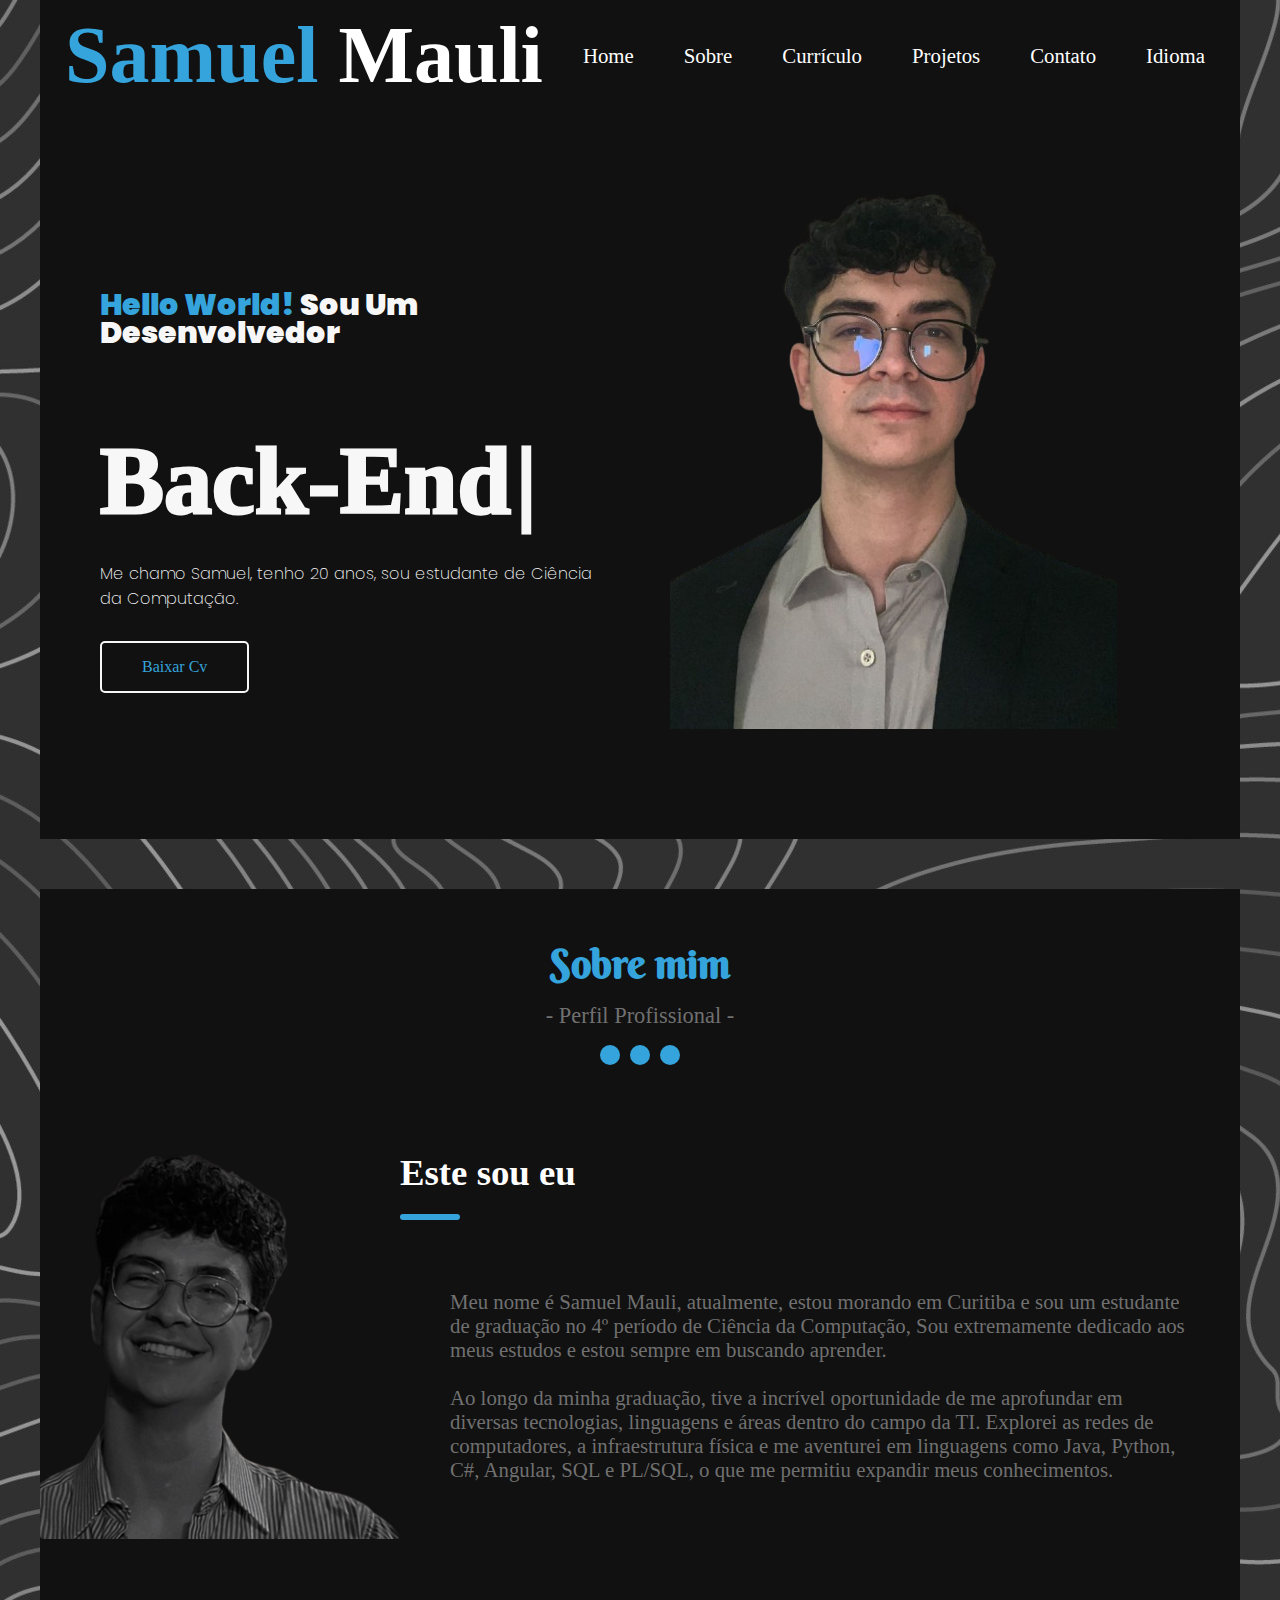
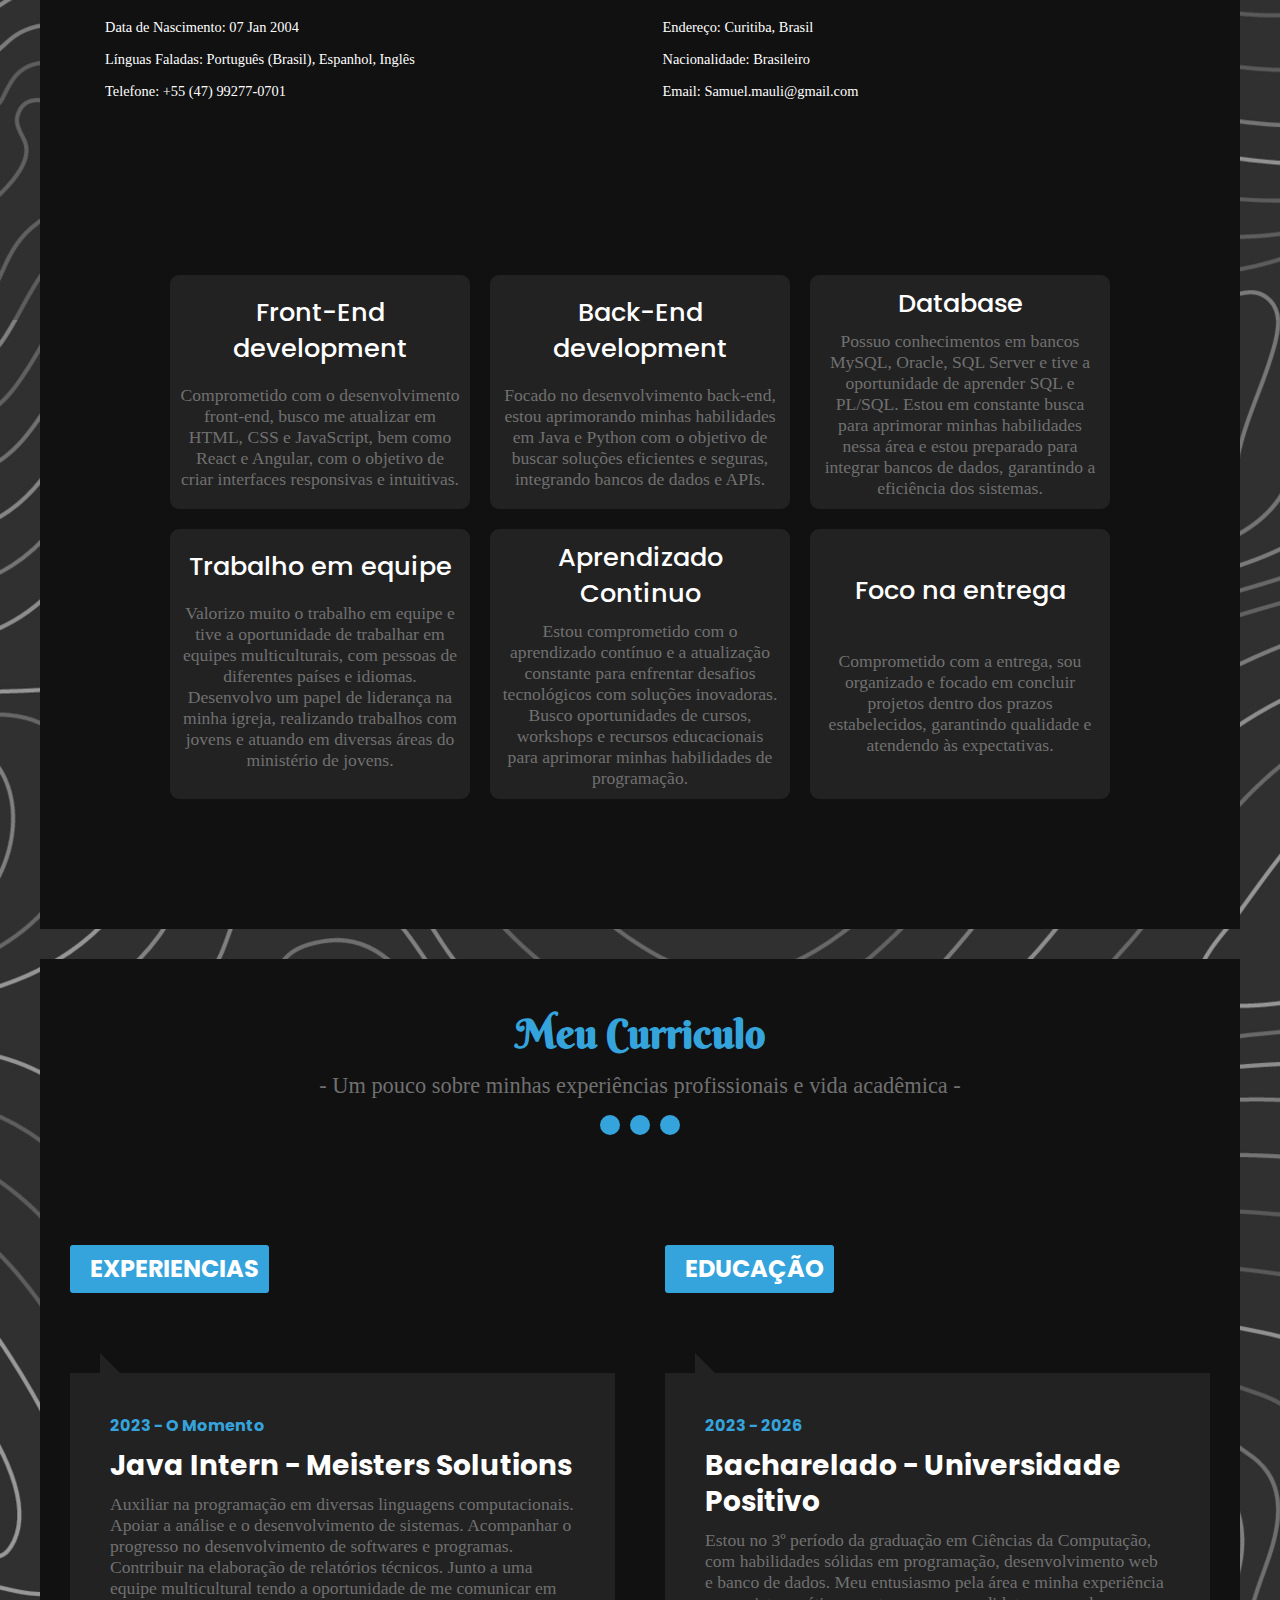
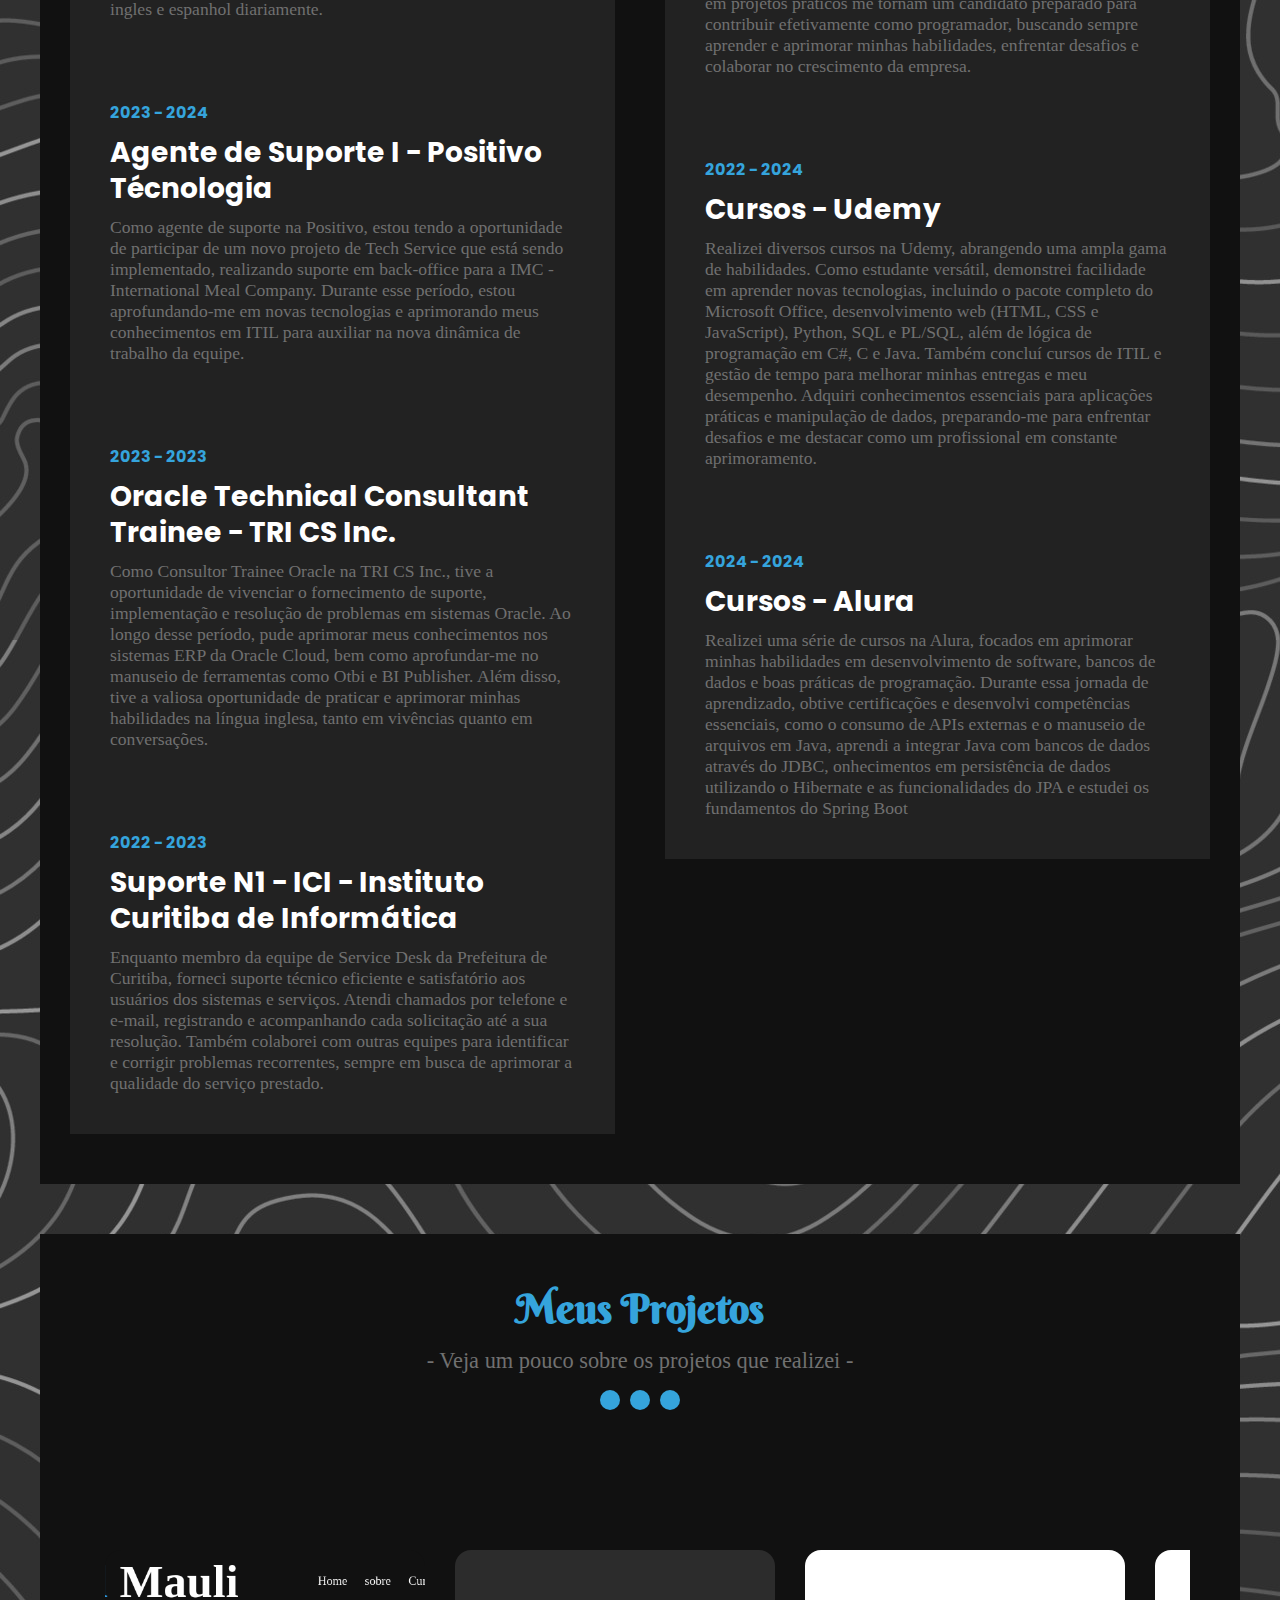
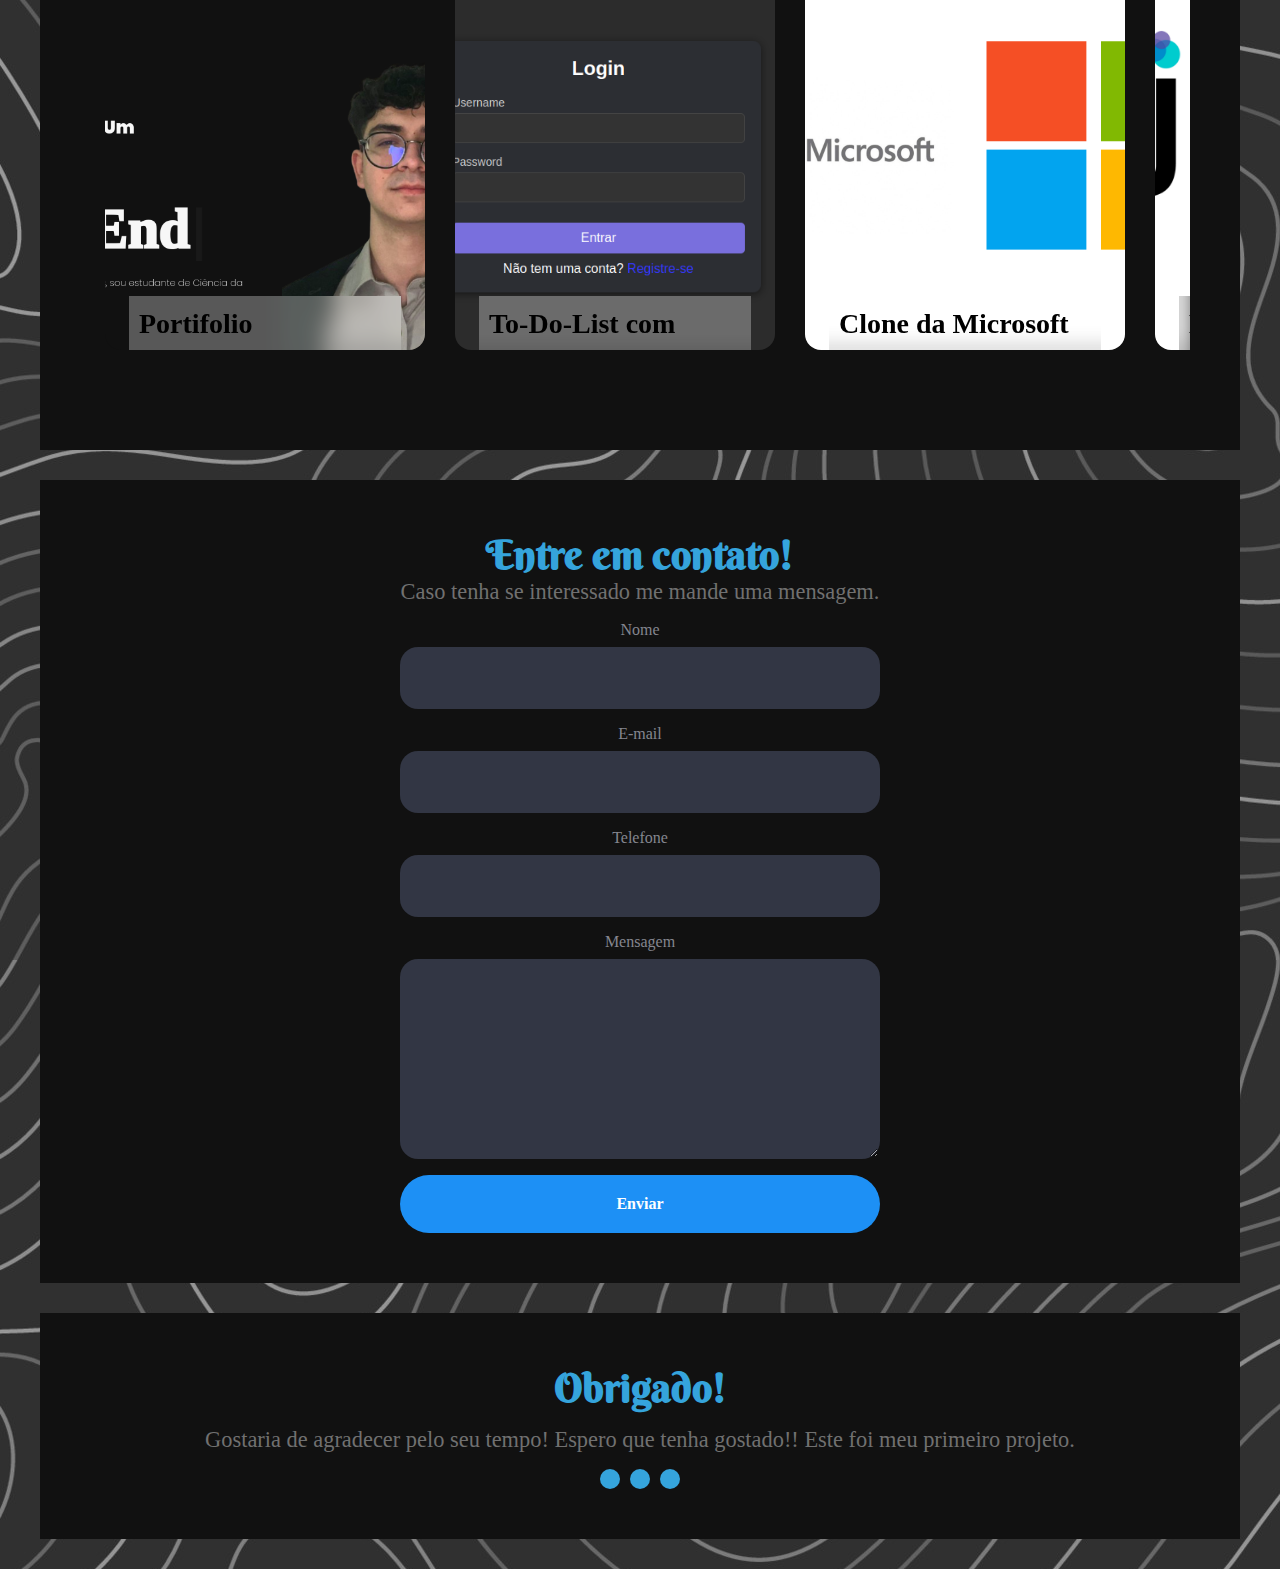
==== commit f44746ee: "Final" ====
--- a/index.html
+++ b/index.html
@@ -25,13 +25,24 @@
     <nav>
       <ul aria-label="Navegação primária" class="navegacao-primaria">
         <li><a href="#home">Home</a></li>
-        <li><a href="#about">sobre</a></li>
-        <li><a href="#resume">Curriculo</a></li>
-        <li><a href="#Projetos">Projetos</a></li>
+        <li><a href="#about">Sobre</a></li>
+        <li><a href="#resume">Currículo</a></li>
+        <li><a href="#projetos">Projetos</a></li>
         <li><a href="#contact">Contato</a></li>
+        <!-- Dropdown de idiomas moderno -->
+        <li class="dropdown">
+          <a href="#">Idioma</a>
+          <ul class="dropdown-content">
+            <li><a href="index.html"><img src="IMG/brasil.jpg" alt="Portuguese"></a></li>
+            <li><a href="index_us.html"><img src="IMG/uk.png" alt="English"></a></li>
+            <li><a href="index_es.html"><img src="IMG/Es.png" alt="Spanish"></a></li>
+          </ul>
+        </li>
       </ul>
     </nav>
   </header>
+  
+  
   <body>
     <section
       aria-label="Seção Curriculo dowload Samuel"
@@ -39,15 +50,14 @@
       id="home"
     >
       <div>
-        <h2><span>Hello world!</span> sou um programador</h2>
-        <h3 class="digitando">Front-End</h3>
+        <h2><span>Hello world!</span> sou um desenvolvedor</h2>
+        <h3 class="digitando">Back-End</h3>
         <p>
-          Me chamo Samuel, tenho 19 anos, sou estudante de Ciência da Computação
-          e estou buscando uma oportunidade como desenvolvedor!!
+          Me chamo Samuel, tenho 20 anos, sou estudante de Ciência da Computação.
         </p>
-        <a href="Doc/Samuel Giuseppe Mauli.pdf" download>Baixar Cv</a>
-      </div>
-      <img src="IMG/Eu3.png" alt="Este sou eu, bonitão não é?" />
+        <a href="Doc/SamuelMauli_Cv.pdf" download>Baixar Cv</a>
+      </div>
+      <img src="IMG/Eu.png" class="img-me" />
     </section>
 
     <section class="sobre" id="about">
@@ -62,24 +72,22 @@
           </div>
         </div>
         <div class="sobre_conteudo">
-          <img src="IMG/Eu.png" alt="img" />
+          <img src="IMG/Eu3.png" class="img-me" />
           <div class="sobre_texto">
             <h1>Este sou eu</h1>
             <p>
-              Meu nome é Samuel, sou natural de Joinville, SC. Atualmente, estou
-              morando em Curitiba e sou um estudante de graduação no 2º período
-              de Ciência da Computação, após ter me transferido para a
-              Universidade Positivo. Sou extremamente dedicado aos meus estudos
-              e estou sempre em busca de novas oportunidades de aprendizado.
+              Meu nome é Samuel Mauli, atualmente, estou
+              morando em Curitiba e sou um estudante de graduação no 4º período
+              de Ciência da Computação, Sou extremamente dedicado aos meus estudos
+              e estou sempre em buscando aprender.
               <br />
               <br />
               Ao longo da minha graduação, tive a incrível oportunidade de me
               aprofundar em diversas tecnologias, linguagens e áreas dentro do
               campo da TI. Explorei as redes de computadores, a infraestrutura
-              física e me aventurei em linguagens como Python, JavaScript, C#,
-              Java, HTML, CSS, SQL e PL/SQL, o que me permitiu expandir meus
-              conhecimentos. No entanto, foquei principalmente no
-              desenvolvimento web, Python e SQL.
+              física e me aventurei em linguagens como Java, Python, C#,
+              Angular, SQL e PL/SQL, o que me permitiu expandir meus
+              conhecimentos.
             </p>
           </div>
         </div>
@@ -88,10 +96,12 @@
             <i class="fa-solid fa-calendar-days"></i>Data de Nascimento: 07 Jan
             2004
           </p>
+           <!--
           <p>
             <i class="fa-sharp fa-solid fa-laptop-code"></i>Novas oportunidades:
             Disponível
-          </p>
+          </p> 
+          -->
           <p>
             <i class="fa-solid fa-location-dot"></i>Endereço: Curitiba, Brasil
           </p>
@@ -119,7 +129,7 @@
             <h3>Front-End development</h3>
             <p>
               Comprometido com o desenvolvimento front-end, busco me atualizar
-              em HTML, CSS e JavaScript, bem como React, com o objetivo de criar
+              em HTML, CSS e JavaScript, bem como React e Angular, com o objetivo de criar
               interfaces responsivas e intuitivas.
             </p>
           </li>
@@ -128,7 +138,7 @@
             <h3>Back-End development</h3>
             <p>
               Focado no desenvolvimento back-end, estou aprimorando minhas
-              habilidades em Python e C# com o objetivo de buscar soluções
+              habilidades em Java e Python com o objetivo de buscar soluções
               eficientes e seguras, integrando bancos de dados e APIs.
             </p>
           </li>
@@ -136,21 +146,24 @@
             <i class="fa-solid fa-layer-group"></i>
             <h3>Database</h3>
             <p>
-              Possuo conhecimentos em SQL e PL/SQL, incluindo gerenciamento de
-              bancos de dados e consultas SQL. Estou em constante busca para
-              aprimorar minhas habilidades nessa área e estou preparado para
-              integrar bancos de dados, garantindo a eficiência dos sistemas.
-            </p>
-          </li>
-          <li>
-            <i class="fa-solid fa-users"></i>
-            <h3>Trabalho em equipe</h3>
-            <p>
-              Valorizo o trabalho em equipe, colaborando de forma efetiva e
-              contribuindo para o sucesso coletivo. Tenho habilidades de
-              comunicação e sou capaz de trabalhar em projetos conjuntos,
-              compartilhando ideias e promovendo um ambiente colaborativo para
-              alcançar metas comuns.
+              Possuo conhecimentos em bancos MySQL, Oracle, SQL Server e 
+              tive a oportunidade de aprender SQL e PL/SQL. Estou em 
+              constante busca para aprimorar minhas habilidades nessa área 
+              e estou preparado para integrar bancos de dados, garantindo 
+              a eficiência dos sistemas.
+            </p>
+            </li>
+            <li>
+              <i class="fa-solid fa-users"></i>
+              <h3>Trabalho em equipe</h3>
+              <p>
+                Valorizo muito o trabalho em equipe e tive a oportunidade 
+                de trabalhar em equipes multiculturais, com pessoas de 
+                diferentes países e idiomas. Desenvolvo um papel de liderança 
+                na minha igreja, realizando trabalhos com jovens e atuando em 
+                diversas áreas do ministério de jovens.
+              </p>
+            
             </p>
           </li>
           <li>
@@ -169,8 +182,7 @@
             <p>
               Comprometido com a entrega, sou organizado e focado em concluir
               projetos dentro dos prazos estabelecidos, garantindo qualidade e
-              atendendo às expectativas. Sou determinado a cumprir
-              responsabilidades e a contribuir para o sucesso do projeto.
+              atendendo às expectativas.
             </p>
           </li>
         </ul>
@@ -194,18 +206,46 @@
         </h2>
         <div class="experience_content">
           <div>
-            <span>2023-2023</span>
+            <span>2023 - O Momento</span>
+            <h3>Java Intern - Meisters Solutions</h3>
+            <p>
+              Auxiliar na programação em diversas linguagens computacionais.
+              Apoiar a análise e o desenvolvimento de sistemas.
+              Acompanhar o progresso no desenvolvimento de softwares e programas.
+              Contribuir na elaboração de relatórios técnicos.
+              Junto a uma equipe multicultural tendo a oportunidade de me comunicar
+              em ingles e espanhol diariamente. 
+            </p>
+          </div>
+          <div>
+            <span>2023 - 2024</span>
+            <h3>Agente de Suporte I - Positivo Técnologia</h3>
+            <p>
+              Como agente de suporte na Positivo, estou tendo a oportunidade de
+              participar de um novo projeto de Tech Service que está sendo
+              implementado, realizando suporte em back-office para a IMC -
+              International Meal Company. Durante esse período, estou
+              aprofundando-me em novas tecnologias e aprimorando meus
+              conhecimentos em ITIL para auxiliar na nova dinâmica de trabalho
+              da equipe.
+            </p>
+          </div>
+          <div>
+            <span>2023 - 2023</span>
             <h3>Oracle Technical Consultant Trainee - TRI CS Inc.</h3>
             <p>
-              Como Consultor Oracle Trainee na TRI CS Inc., tive a oportunidade
+              Como Consultor Trainee Oracle na TRI CS Inc., tive a oportunidade
               de vivenciar o fornecimento de suporte, implementação e resolução
-              de problemas em sistemas Oracle. Trabalhei em colaboração com a
-              equipe sênior para implementar soluções, seguindo as melhores
-              práticas e atendendo aos requisitos do cliente.
-            </p>
-          </div>
-          <div>
-            <span>2022-2023</span>
+              de problemas em sistemas Oracle. Ao longo desse período, pude
+              aprimorar meus conhecimentos nos sistemas ERP da Oracle Cloud, bem
+              como aprofundar-me no manuseio de ferramentas como Otbi e BI
+              Publisher. Além disso, tive a valiosa oportunidade de praticar e
+              aprimorar minhas habilidades na língua inglesa, tanto em vivências
+              quanto em conversações.
+            </p>
+          </div>
+          <div>
+            <span>2022 - 2023</span>
             <h3>Suporte N1 - ICI - Instituto Curitiba de Informática</h3>
             <p>
               Enquanto membro da equipe de Service Desk da Prefeitura de
@@ -226,7 +266,7 @@
         <h2 class="education"><i class="fa-solid fa-book"></i>EDUCAÇÃO</h2>
         <div class="education_content">
           <div>
-            <span>2023 - 2027</span>
+            <span>2023 - 2026</span>
             <h3>Bacharelado - Universidade Positivo</h3>
             <p>
               Estou no 3º período da graduação em Ciências da Computação, com
@@ -237,22 +277,38 @@
               aprimorar minhas habilidades, enfrentar desafios e colaborar no
               crescimento da empresa.
             </p>
-          </div>
-          <div>
-            <span>2022 - 2023</span>
-            <h3>Cursos - Udemy</h3>
-            <p>
-              Realizei diversos cursos na Udemy, abrangendo uma ampla gama de
-              habilidades. Como estudante versátil, demonstrei facilidade em
-              aprender novas tecnologias, incluindo o pacote completo do
-              Microsoft Office, desenvolvimento web (HTML, CSS e JavaScript),
-              Python, SQL e PL/SQL, além de lógica de programação em C#, C e
-              Java. Também concluí cursos de ITIL e gestão de tempo para
-              melhorar minhas entregas e meu desempenho. Adquiri conhecimentos
-              essenciais para aplicações práticas e manipulação de dados,
-              preparando-me para enfrentar desafios e me destacar como um
-              profissional em constante aprimoramento.
-            </p>
+          
+          </div>
+          <div>
+            <span>2022 - 2024</span>
+              <h3>Cursos - Udemy</h3>
+              <p>
+                Realizei diversos cursos na Udemy, abrangendo uma ampla gama de
+                habilidades. Como estudante versátil, demonstrei facilidade em
+                aprender novas tecnologias, incluindo o pacote completo do
+                Microsoft Office, desenvolvimento web (HTML, CSS e JavaScript),
+                Python, SQL e PL/SQL, além de lógica de programação em C#, C e
+                Java. Também concluí cursos de ITIL e gestão de tempo para
+                melhorar minhas entregas e meu desempenho. Adquiri conhecimentos
+                essenciais para aplicações práticas e manipulação de dados,
+                preparando-me para enfrentar desafios e me destacar como um
+                profissional em constante aprimoramento.
+              </p>
+          </div>
+          <div>
+              <span>2024 - 2024</span>
+                <h3>Cursos - Alura</h3>
+                <p>
+                  Realizei uma série de cursos na Alura, focados em aprimorar 
+                  minhas habilidades em desenvolvimento de software, bancos de 
+                  dados e boas práticas de programação. Durante essa jornada de 
+                  aprendizado, obtive certificações e desenvolvi competências 
+                  essenciais, como o consumo de APIs externas e o manuseio de 
+                  arquivos em Java, aprendi a integrar Java com bancos de dados 
+                  através do JDBC, onhecimentos em persistência de dados utilizando 
+                  o Hibernate e as funcionalidades do JPA e estudei os fundamentos 
+                  do Spring Boot
+                </p>
           </div>
           <ul>
             <li><i class="fa-sharp fa-solid fa-circle"></i></li>
@@ -276,6 +332,51 @@
 
       <section class="game-section">
         <div class="owl-carousel custom-carousel owl-theme">
+
+          <div
+          class="item custom-card"
+          style="background-image: url(IMG/Portifolio.jpg)"
+        >
+          <div class="item-desc">
+            <h3 class="custom2">Portifolio</h3>
+            <p class="custom2">
+              Sendo um dos primeiros projetos pessoais, o portifólio foi desenvolvido com html, css e Js. 
+              100% responsivo, com um design moderno, e algumas funcionalidades. 
+              O intuito inicial erá a pŕatica do front-end, de uma forma utilizavel. Espero que goste!
+            </p>
+            <a
+              href="https://github.com/SamuelMauli/portifolio"
+              target="_blank"
+              class="custom-button"
+              >Abrir no GitHub</a
+            >
+          </div>
+        </div>
+
+          <div
+          class="item custom-card"
+          style="background-image: url(IMG/To-do.png)"
+        >
+          <div class="item-desc">
+            <h3 class="custom2">To-Do-List com python</h3>
+            <p class="custom2">
+              Foi um projeto desenvolvido para a disciplina de Desenvolvimento 
+              de Sistemas Inteligentes. O conceito simples de CRUD do projeto 
+              serviu como uma introdução aos frameworks Django e Flask. O projeto 
+              foi desenvolvido com Flask e SQLite. Possui uma funcionalidade de 
+              tela de login utilizando o algoritmo de hash SHA-256. As tarefas 
+              são criadas, editadas e manipuladas diretamente no banco de dados 
+              e são expostas no front-end.
+            </p>
+            <a
+              href="https://github.com/SamuelMauli/to-do-List-main"
+              target="_blank"
+              class="custom-button"
+              >Abrir no GitHub</a
+            >
+          </div>
+        </div>
+        
           <div
             class="item custom-card"
             style="background-image: url(IMG/microsoft-logo.jpg)"
--- a/style.css
+++ b/style.css
@@ -19,8 +19,8 @@
   background-size: auto;
 }
 
+
 /* Header */
-
 header {
   background-color: #111;
   padding: 10px;
@@ -45,27 +45,89 @@
 }
 
 header .navegacao-primaria li a {
-  width: 0px;
-  height: 0px;
   color: #fff;
   font-size: 1.3rem;
-}
-
+  padding: 10px;
+  text-decoration: none;
+  position: relative;
+}
+
+header .navegacao-primaria li a:hover {
+  color: #35a4dc;
+}
+
+/* Linha de destaque nos links */
 header .navegacao-primaria li a::after {
   content: "";
   width: 0px;
-  height: 0px;
-  border-bottom: 4px solid transparent;
+  height: 4px;
+  background-color: #35a4dc;
   display: block;
-  transition: 0.9s;
+  transition: width 0.3s ease;
+  position: absolute;
+  left: 0;
+  bottom: -5px;
 }
 
 header .navegacao-primaria li a:hover::after {
   width: 100%;
-  height: 0px;
-  padding: 0px;
-  border-bottom: 4px solid #35a4dc;
-}
+}
+
+/* Estilo para o dropdown */
+.dropdown {
+  position: relative;
+  z-index: 2;
+}
+
+.dropdown-content {
+  display: none;
+  position: absolute;
+  background-color: #222;
+  padding: 10px;
+  border-radius: 8px;
+  box-shadow: 0 8px 16px rgba(0, 0, 0, 0.2);
+  top: 100%;
+  left: 50%;
+  transform: translateX(-50%);
+  min-width: 120px;
+  z-index: 999;
+  flex-direction: column;
+}
+
+.dropdown-content a {
+  display: block; 
+  margin: 5px 0; 
+}
+
+.dropdown-content img {
+  width: 30px;
+  height: 30px;
+  border-radius: 50%;
+  transition: transform 0.3s ease;
+}
+
+.dropdown-content img:hover {
+  transform: scale(1.5); 
+}
+
+.dropdown:hover .dropdown-content {
+  display: flex; /* Mostrar o dropdown com layout vertical */
+}
+
+.dropdown > a::after {
+  content: "";
+  display: block;
+  width: 0;
+  height: 4px;
+  background-color: #35a4dc;
+  transition: width 0.3s ease;
+  margin-top: 5px;
+}
+
+.dropdown:hover > a::after {
+  width: 100%;
+}
+
 
 /* Download CV Section */
 
@@ -101,8 +163,9 @@
 
 .section-div div h3 {
   font-weight: 1000;
-  font-size: 5rem;
+  font-size: 6rem;
   color: #f7f7f7;
+  line-height: 80px
 }
 
 
@@ -389,9 +452,8 @@
 .my_services ul {
   display: flex;
   flex-wrap: wrap;
-  gap: 20px;
-  align-items: center;
   justify-content: center;
+  gap: 20px; 
 }
 
 .my_services ul li {
@@ -399,14 +461,24 @@
   border-radius: 9px;
   position: relative;
   padding: 10px;
-  display: grid;
-  gap: 30px;
+  display: flex;
+  flex-direction: column;
+  justify-content: center;
   text-align: center;
-  max-width: 300px;
-  align-content: center;
-  height: auto;
   background-color: #222;
-}
+  width: 100%;
+  max-width: 300px; 
+  box-sizing: border-box;
+}
+
+.my_services ul li > * {
+  flex-grow: 1;
+}
+
+.my_services ul li > * {
+  flex-grow: 1;
+}
+
 
 .my_services ul li i {
   font-size: 2.7rem;
@@ -718,10 +790,7 @@
   background-color: #35a4dc;
 }
 
-/******* Fonts Import Start **********/
-/********* Fonts Face CSS End **********/
-
-/******* Common Element CSS Start ******/
+
 
 .clear {
   clear: both;
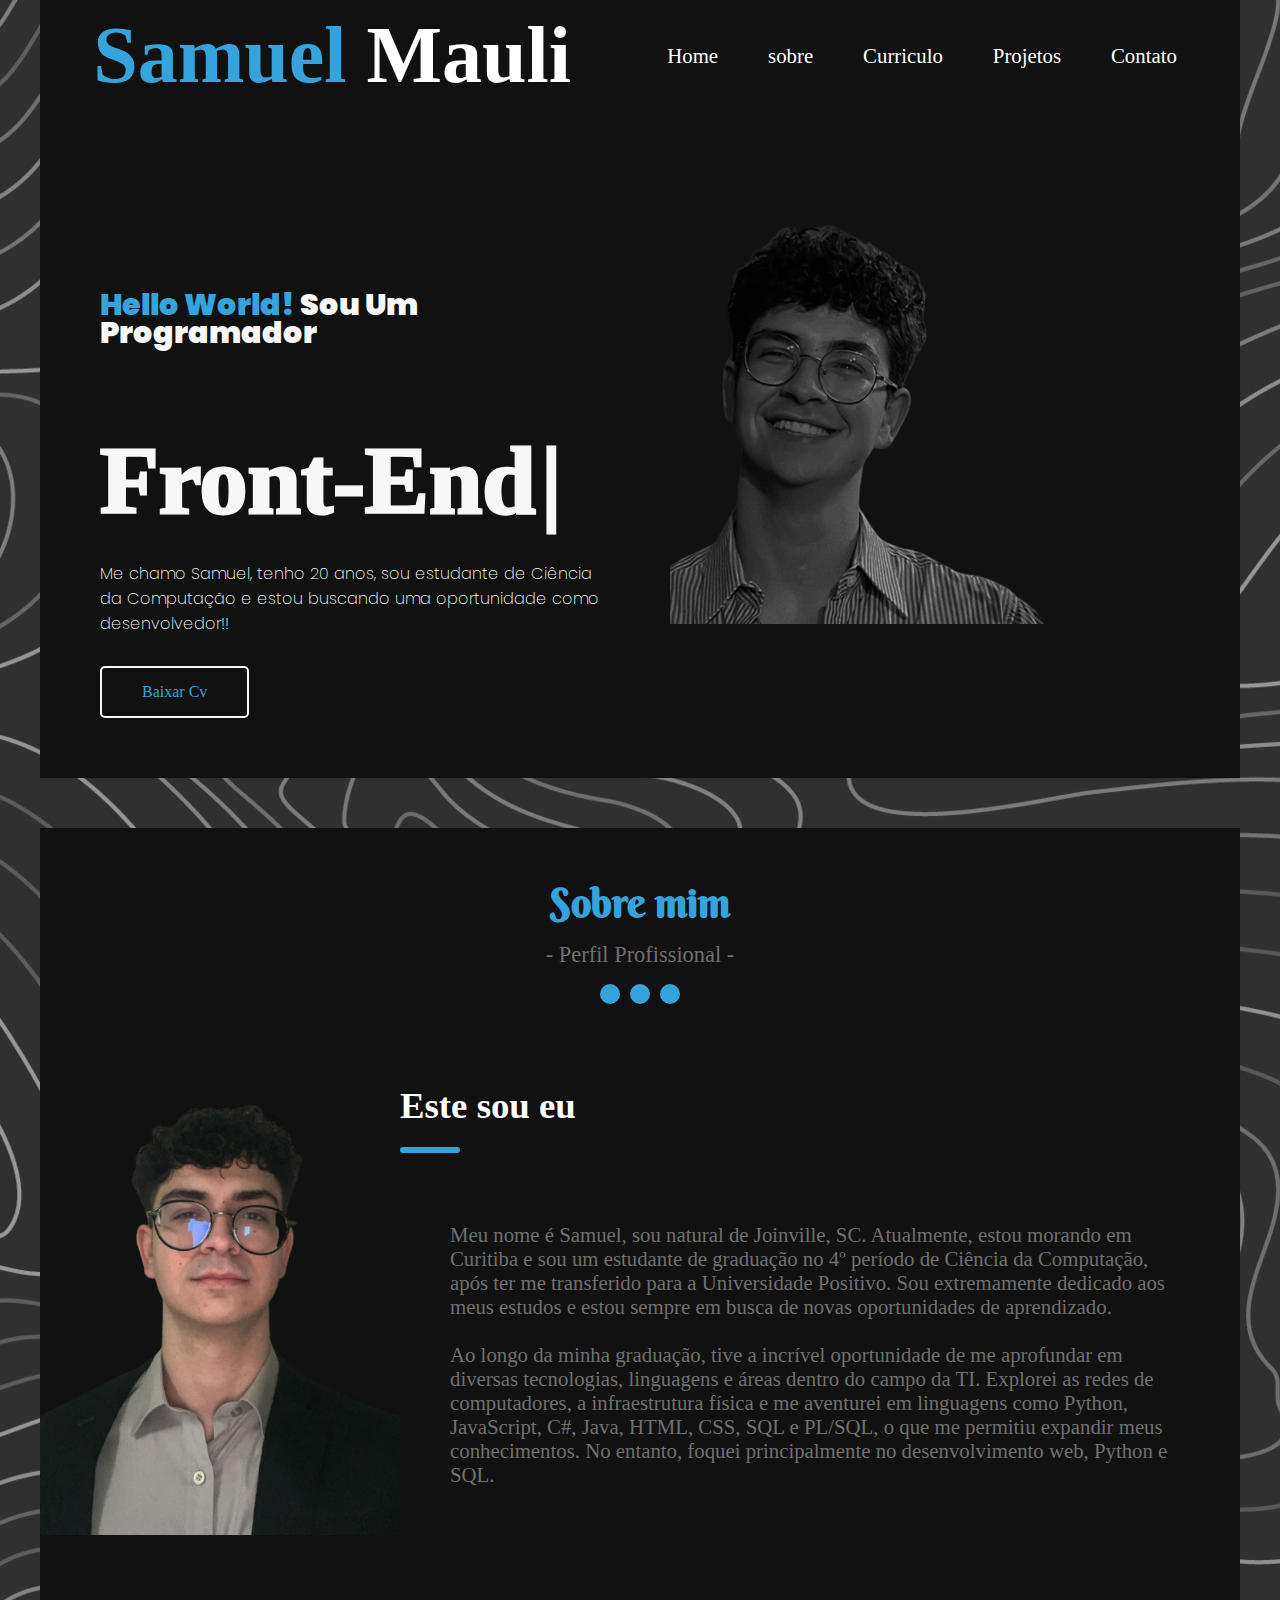
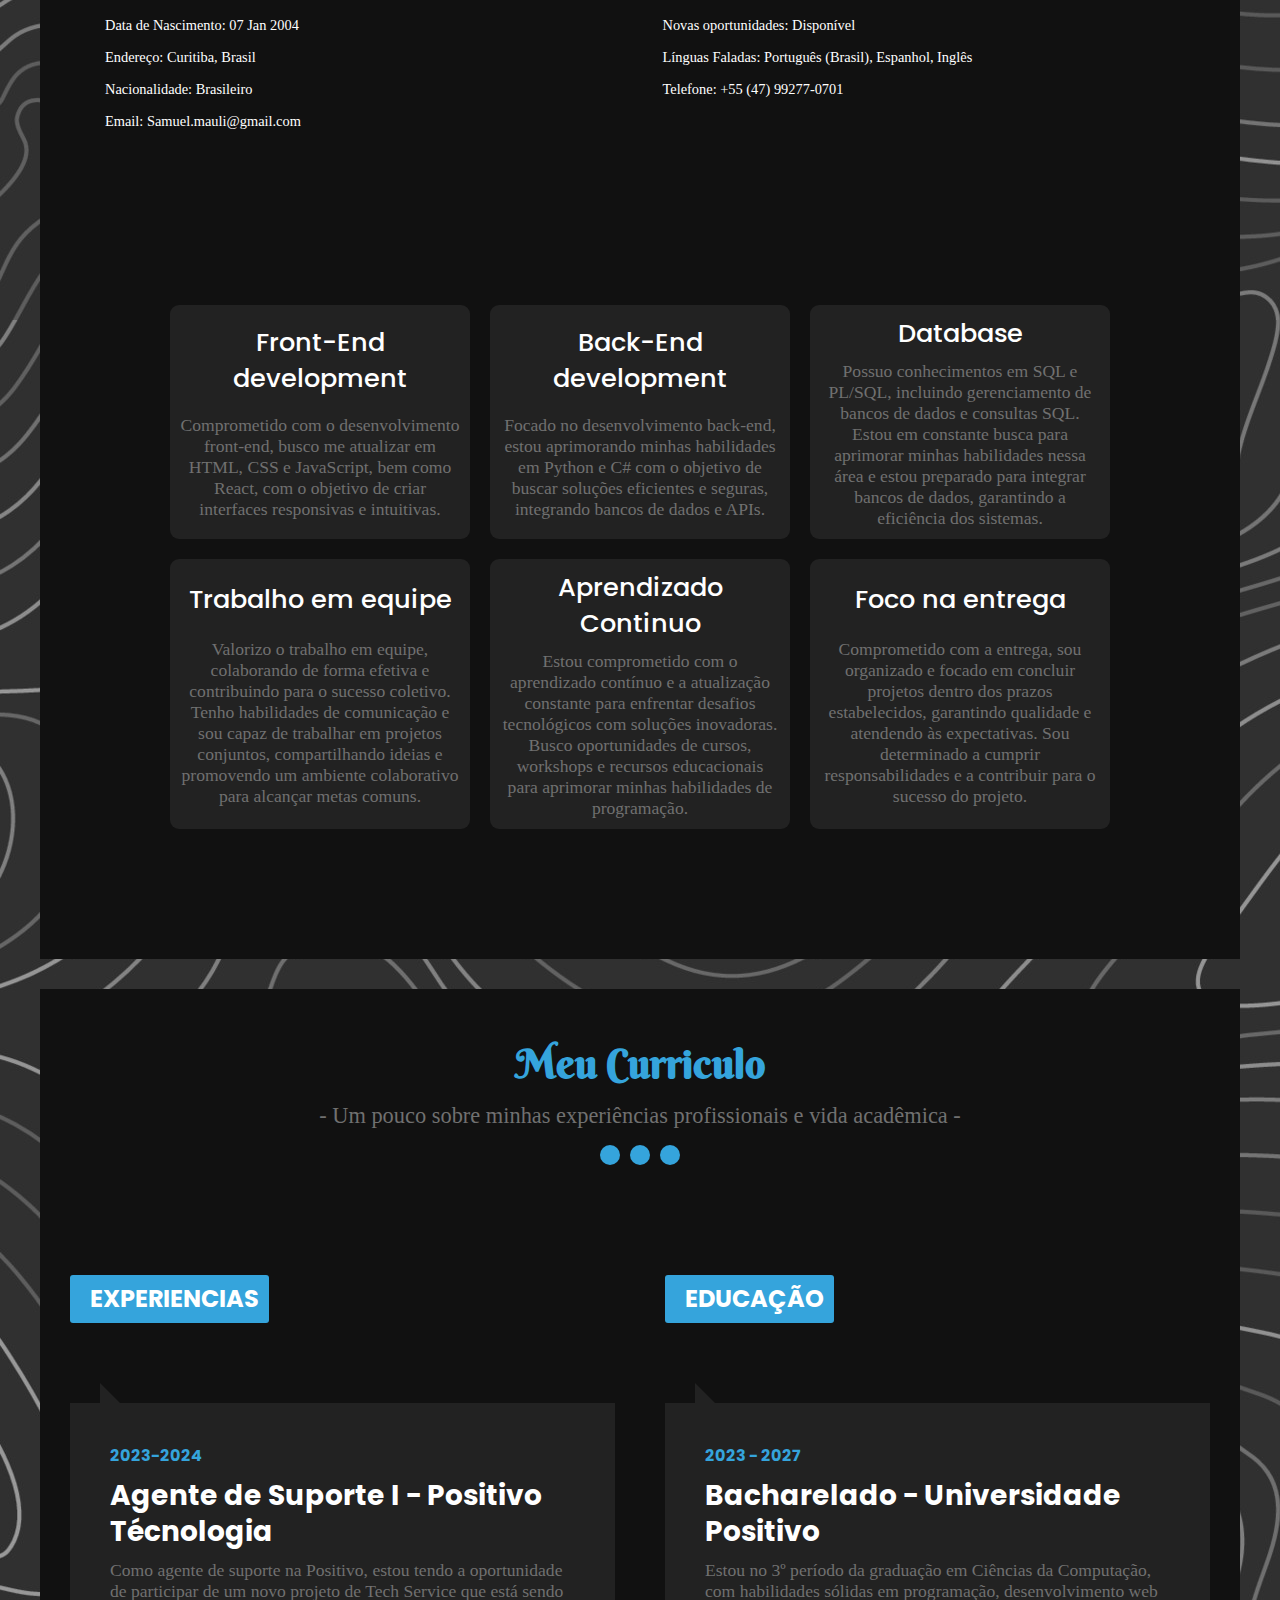
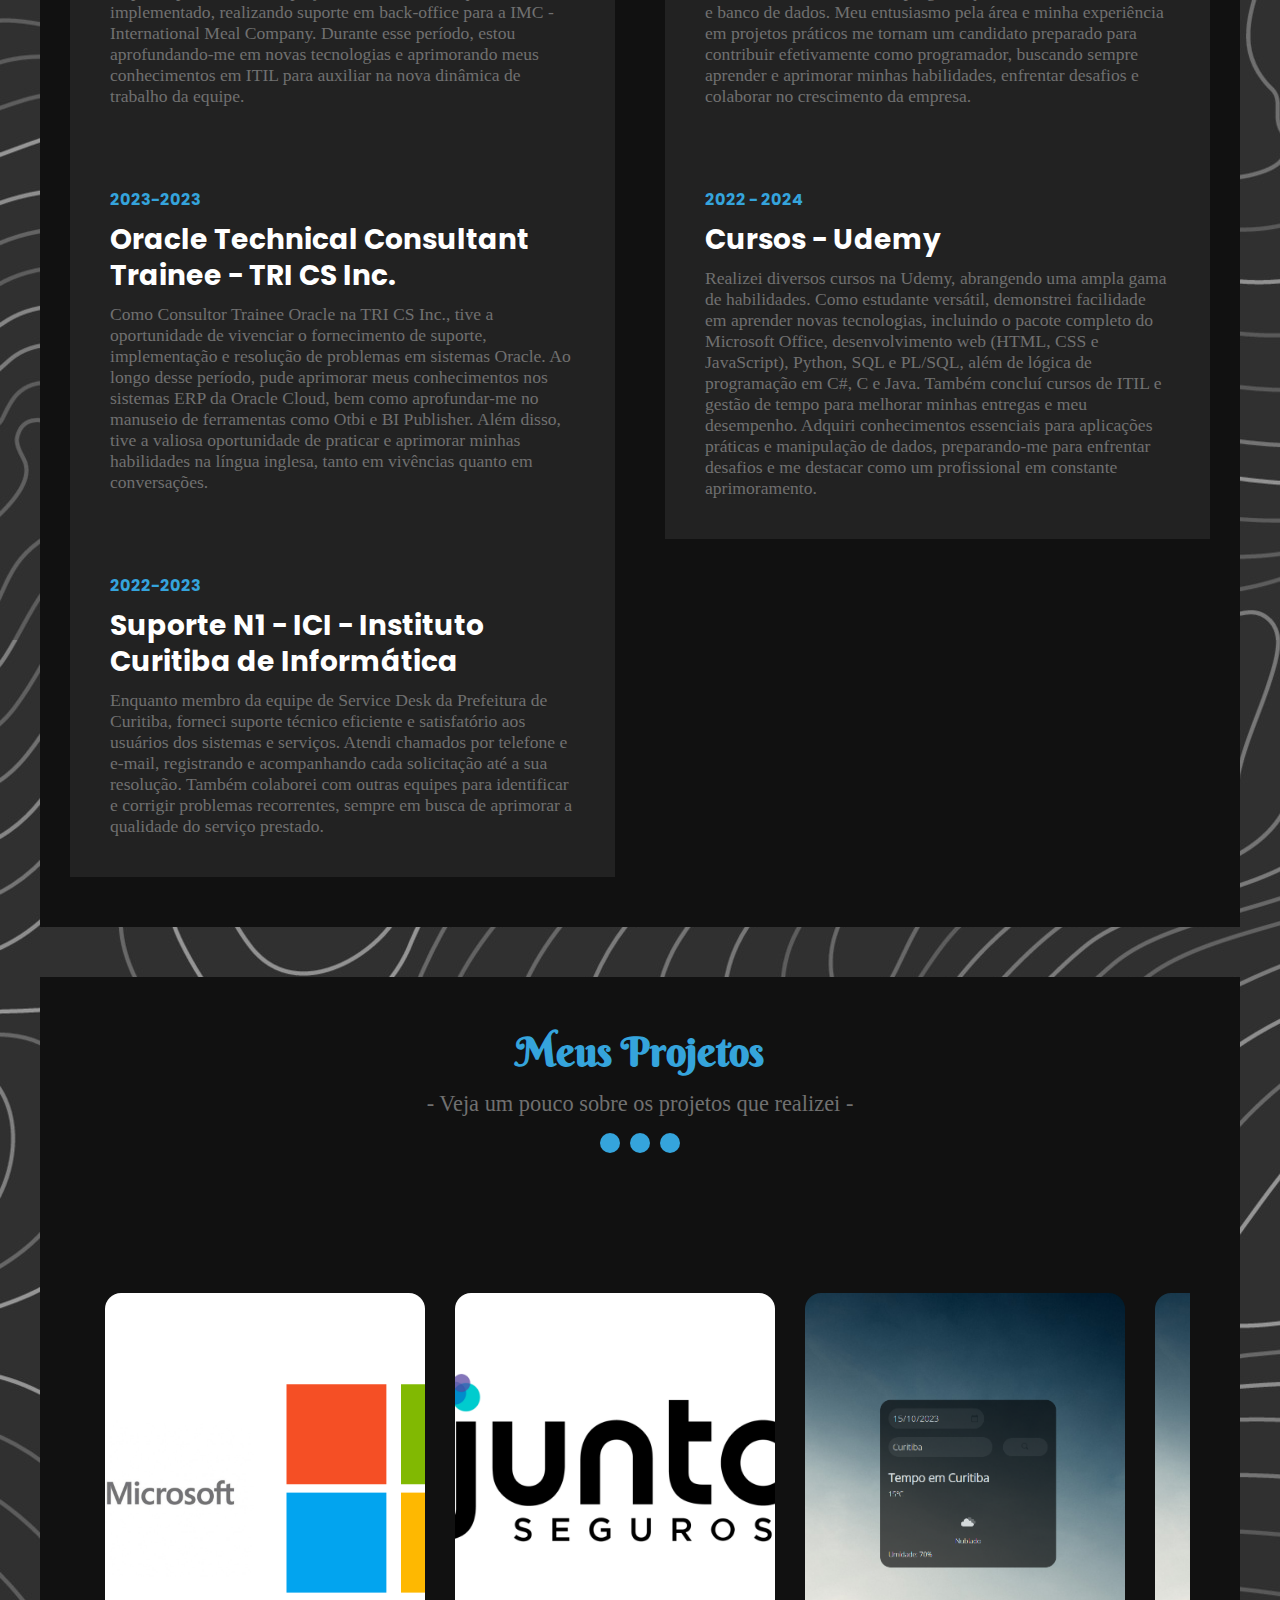
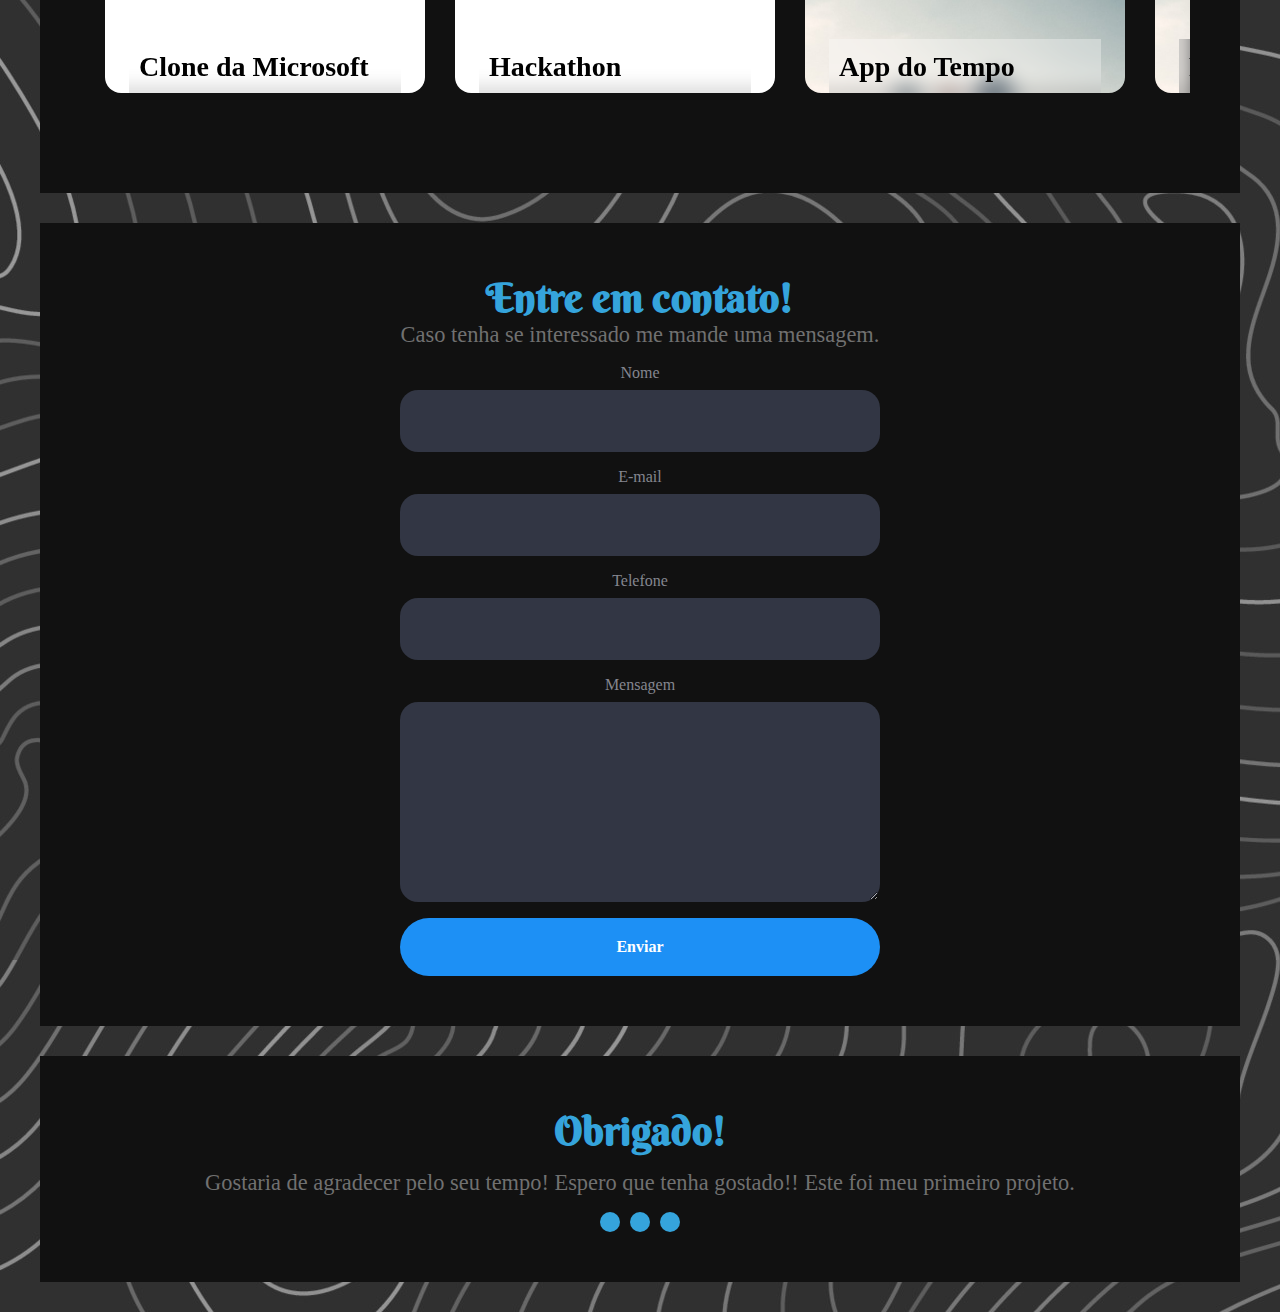
==== commit 523d67ff: "." ====
--- a/index.html
+++ b/index.html
@@ -25,24 +25,13 @@
     <nav>
       <ul aria-label="Navegação primária" class="navegacao-primaria">
         <li><a href="#home">Home</a></li>
-        <li><a href="#about">Sobre</a></li>
-        <li><a href="#resume">Currículo</a></li>
-        <li><a href="#projetos">Projetos</a></li>
+        <li><a href="#about">sobre</a></li>
+        <li><a href="#resume">Curriculo</a></li>
+        <li><a href="#Projetos">Projetos</a></li>
         <li><a href="#contact">Contato</a></li>
-        <!-- Dropdown de idiomas moderno -->
-        <li class="dropdown">
-          <a href="#">Idioma</a>
-          <ul class="dropdown-content">
-            <li><a href="index.html"><img src="IMG/brasil.jpg" alt="Portuguese"></a></li>
-            <li><a href="index_us.html"><img src="IMG/uk.png" alt="English"></a></li>
-            <li><a href="index_es.html"><img src="IMG/Es.png" alt="Spanish"></a></li>
-          </ul>
-        </li>
       </ul>
     </nav>
   </header>
-  
-  
   <body>
     <section
       aria-label="Seção Curriculo dowload Samuel"
@@ -50,14 +39,15 @@
       id="home"
     >
       <div>
-        <h2><span>Hello world!</span> sou um desenvolvedor</h2>
-        <h3 class="digitando">Back-End</h3>
+        <h2><span>Hello world!</span> sou um programador</h2>
+        <h3 class="digitando">Front-End</h3>
         <p>
-          Me chamo Samuel, tenho 20 anos, sou estudante de Ciência da Computação.
+          Me chamo Samuel, tenho 20 anos, sou estudante de Ciência da Computação
+          e estou buscando uma oportunidade como desenvolvedor!!
         </p>
         <a href="Doc/SamuelMauli_Cv.pdf" download>Baixar Cv</a>
       </div>
-      <img src="IMG/Eu.png" class="img-me" />
+      <img src="IMG/Eu3.png" alt="Este sou eu, bonitão não é?" />
     </section>
 
     <section class="sobre" id="about">
@@ -72,22 +62,24 @@
           </div>
         </div>
         <div class="sobre_conteudo">
-          <img src="IMG/Eu3.png" class="img-me" />
+          <img src="IMG/Eu.png" alt="img" />
           <div class="sobre_texto">
             <h1>Este sou eu</h1>
             <p>
-              Meu nome é Samuel Mauli, atualmente, estou
+              Meu nome é Samuel, sou natural de Joinville, SC. Atualmente, estou
               morando em Curitiba e sou um estudante de graduação no 4º período
-              de Ciência da Computação, Sou extremamente dedicado aos meus estudos
-              e estou sempre em buscando aprender.
+              de Ciência da Computação, após ter me transferido para a
+              Universidade Positivo. Sou extremamente dedicado aos meus estudos
+              e estou sempre em busca de novas oportunidades de aprendizado.
               <br />
               <br />
               Ao longo da minha graduação, tive a incrível oportunidade de me
               aprofundar em diversas tecnologias, linguagens e áreas dentro do
               campo da TI. Explorei as redes de computadores, a infraestrutura
-              física e me aventurei em linguagens como Java, Python, C#,
-              Angular, SQL e PL/SQL, o que me permitiu expandir meus
-              conhecimentos.
+              física e me aventurei em linguagens como Python, JavaScript, C#,
+              Java, HTML, CSS, SQL e PL/SQL, o que me permitiu expandir meus
+              conhecimentos. No entanto, foquei principalmente no
+              desenvolvimento web, Python e SQL.
             </p>
           </div>
         </div>
@@ -96,12 +88,10 @@
             <i class="fa-solid fa-calendar-days"></i>Data de Nascimento: 07 Jan
             2004
           </p>
-           <!--
           <p>
             <i class="fa-sharp fa-solid fa-laptop-code"></i>Novas oportunidades:
             Disponível
-          </p> 
-          -->
+          </p>
           <p>
             <i class="fa-solid fa-location-dot"></i>Endereço: Curitiba, Brasil
           </p>
@@ -129,7 +119,7 @@
             <h3>Front-End development</h3>
             <p>
               Comprometido com o desenvolvimento front-end, busco me atualizar
-              em HTML, CSS e JavaScript, bem como React e Angular, com o objetivo de criar
+              em HTML, CSS e JavaScript, bem como React, com o objetivo de criar
               interfaces responsivas e intuitivas.
             </p>
           </li>
@@ -138,7 +128,7 @@
             <h3>Back-End development</h3>
             <p>
               Focado no desenvolvimento back-end, estou aprimorando minhas
-              habilidades em Java e Python com o objetivo de buscar soluções
+              habilidades em Python e C# com o objetivo de buscar soluções
               eficientes e seguras, integrando bancos de dados e APIs.
             </p>
           </li>
@@ -146,24 +136,21 @@
             <i class="fa-solid fa-layer-group"></i>
             <h3>Database</h3>
             <p>
-              Possuo conhecimentos em bancos MySQL, Oracle, SQL Server e 
-              tive a oportunidade de aprender SQL e PL/SQL. Estou em 
-              constante busca para aprimorar minhas habilidades nessa área 
-              e estou preparado para integrar bancos de dados, garantindo 
-              a eficiência dos sistemas.
-            </p>
-            </li>
-            <li>
-              <i class="fa-solid fa-users"></i>
-              <h3>Trabalho em equipe</h3>
-              <p>
-                Valorizo muito o trabalho em equipe e tive a oportunidade 
-                de trabalhar em equipes multiculturais, com pessoas de 
-                diferentes países e idiomas. Desenvolvo um papel de liderança 
-                na minha igreja, realizando trabalhos com jovens e atuando em 
-                diversas áreas do ministério de jovens.
-              </p>
-            
+              Possuo conhecimentos em SQL e PL/SQL, incluindo gerenciamento de
+              bancos de dados e consultas SQL. Estou em constante busca para
+              aprimorar minhas habilidades nessa área e estou preparado para
+              integrar bancos de dados, garantindo a eficiência dos sistemas.
+            </p>
+          </li>
+          <li>
+            <i class="fa-solid fa-users"></i>
+            <h3>Trabalho em equipe</h3>
+            <p>
+              Valorizo o trabalho em equipe, colaborando de forma efetiva e
+              contribuindo para o sucesso coletivo. Tenho habilidades de
+              comunicação e sou capaz de trabalhar em projetos conjuntos,
+              compartilhando ideias e promovendo um ambiente colaborativo para
+              alcançar metas comuns.
             </p>
           </li>
           <li>
@@ -182,7 +169,8 @@
             <p>
               Comprometido com a entrega, sou organizado e focado em concluir
               projetos dentro dos prazos estabelecidos, garantindo qualidade e
-              atendendo às expectativas.
+              atendendo às expectativas. Sou determinado a cumprir
+              responsabilidades e a contribuir para o sucesso do projeto.
             </p>
           </li>
         </ul>
@@ -206,19 +194,7 @@
         </h2>
         <div class="experience_content">
           <div>
-            <span>2023 - O Momento</span>
-            <h3>Java Intern - Meisters Solutions</h3>
-            <p>
-              Auxiliar na programação em diversas linguagens computacionais.
-              Apoiar a análise e o desenvolvimento de sistemas.
-              Acompanhar o progresso no desenvolvimento de softwares e programas.
-              Contribuir na elaboração de relatórios técnicos.
-              Junto a uma equipe multicultural tendo a oportunidade de me comunicar
-              em ingles e espanhol diariamente. 
-            </p>
-          </div>
-          <div>
-            <span>2023 - 2024</span>
+            <span>2023-2024</span>
             <h3>Agente de Suporte I - Positivo Técnologia</h3>
             <p>
               Como agente de suporte na Positivo, estou tendo a oportunidade de
@@ -231,7 +207,7 @@
             </p>
           </div>
           <div>
-            <span>2023 - 2023</span>
+            <span>2023-2023</span>
             <h3>Oracle Technical Consultant Trainee - TRI CS Inc.</h3>
             <p>
               Como Consultor Trainee Oracle na TRI CS Inc., tive a oportunidade
@@ -245,7 +221,7 @@
             </p>
           </div>
           <div>
-            <span>2022 - 2023</span>
+            <span>2022-2023</span>
             <h3>Suporte N1 - ICI - Instituto Curitiba de Informática</h3>
             <p>
               Enquanto membro da equipe de Service Desk da Prefeitura de
@@ -266,7 +242,7 @@
         <h2 class="education"><i class="fa-solid fa-book"></i>EDUCAÇÃO</h2>
         <div class="education_content">
           <div>
-            <span>2023 - 2026</span>
+            <span>2023 - 2027</span>
             <h3>Bacharelado - Universidade Positivo</h3>
             <p>
               Estou no 3º período da graduação em Ciências da Computação, com
@@ -277,38 +253,22 @@
               aprimorar minhas habilidades, enfrentar desafios e colaborar no
               crescimento da empresa.
             </p>
-          
           </div>
           <div>
             <span>2022 - 2024</span>
-              <h3>Cursos - Udemy</h3>
-              <p>
-                Realizei diversos cursos na Udemy, abrangendo uma ampla gama de
-                habilidades. Como estudante versátil, demonstrei facilidade em
-                aprender novas tecnologias, incluindo o pacote completo do
-                Microsoft Office, desenvolvimento web (HTML, CSS e JavaScript),
-                Python, SQL e PL/SQL, além de lógica de programação em C#, C e
-                Java. Também concluí cursos de ITIL e gestão de tempo para
-                melhorar minhas entregas e meu desempenho. Adquiri conhecimentos
-                essenciais para aplicações práticas e manipulação de dados,
-                preparando-me para enfrentar desafios e me destacar como um
-                profissional em constante aprimoramento.
-              </p>
-          </div>
-          <div>
-              <span>2024 - 2024</span>
-                <h3>Cursos - Alura</h3>
-                <p>
-                  Realizei uma série de cursos na Alura, focados em aprimorar 
-                  minhas habilidades em desenvolvimento de software, bancos de 
-                  dados e boas práticas de programação. Durante essa jornada de 
-                  aprendizado, obtive certificações e desenvolvi competências 
-                  essenciais, como o consumo de APIs externas e o manuseio de 
-                  arquivos em Java, aprendi a integrar Java com bancos de dados 
-                  através do JDBC, onhecimentos em persistência de dados utilizando 
-                  o Hibernate e as funcionalidades do JPA e estudei os fundamentos 
-                  do Spring Boot
-                </p>
+            <h3>Cursos - Udemy</h3>
+            <p>
+              Realizei diversos cursos na Udemy, abrangendo uma ampla gama de
+              habilidades. Como estudante versátil, demonstrei facilidade em
+              aprender novas tecnologias, incluindo o pacote completo do
+              Microsoft Office, desenvolvimento web (HTML, CSS e JavaScript),
+              Python, SQL e PL/SQL, além de lógica de programação em C#, C e
+              Java. Também concluí cursos de ITIL e gestão de tempo para
+              melhorar minhas entregas e meu desempenho. Adquiri conhecimentos
+              essenciais para aplicações práticas e manipulação de dados,
+              preparando-me para enfrentar desafios e me destacar como um
+              profissional em constante aprimoramento.
+            </p>
           </div>
           <ul>
             <li><i class="fa-sharp fa-solid fa-circle"></i></li>
@@ -332,51 +292,6 @@
 
       <section class="game-section">
         <div class="owl-carousel custom-carousel owl-theme">
-
-          <div
-          class="item custom-card"
-          style="background-image: url(IMG/Portifolio.jpg)"
-        >
-          <div class="item-desc">
-            <h3 class="custom2">Portifolio</h3>
-            <p class="custom2">
-              Sendo um dos primeiros projetos pessoais, o portifólio foi desenvolvido com html, css e Js. 
-              100% responsivo, com um design moderno, e algumas funcionalidades. 
-              O intuito inicial erá a pŕatica do front-end, de uma forma utilizavel. Espero que goste!
-            </p>
-            <a
-              href="https://github.com/SamuelMauli/portifolio"
-              target="_blank"
-              class="custom-button"
-              >Abrir no GitHub</a
-            >
-          </div>
-        </div>
-
-          <div
-          class="item custom-card"
-          style="background-image: url(IMG/To-do.png)"
-        >
-          <div class="item-desc">
-            <h3 class="custom2">To-Do-List com python</h3>
-            <p class="custom2">
-              Foi um projeto desenvolvido para a disciplina de Desenvolvimento 
-              de Sistemas Inteligentes. O conceito simples de CRUD do projeto 
-              serviu como uma introdução aos frameworks Django e Flask. O projeto 
-              foi desenvolvido com Flask e SQLite. Possui uma funcionalidade de 
-              tela de login utilizando o algoritmo de hash SHA-256. As tarefas 
-              são criadas, editadas e manipuladas diretamente no banco de dados 
-              e são expostas no front-end.
-            </p>
-            <a
-              href="https://github.com/SamuelMauli/to-do-List-main"
-              target="_blank"
-              class="custom-button"
-              >Abrir no GitHub</a
-            >
-          </div>
-        </div>
-        
           <div
             class="item custom-card"
             style="background-image: url(IMG/microsoft-logo.jpg)"
@@ -433,6 +348,24 @@
                 tempo. Os usuários inserem uma data e cidade, com a opção de
                 preencher a data atual automaticamente. Espero continuar
                 explorando o mundo da programação e APIs.
+              </p>
+              <a
+                href="https://github.com/SamuelMauli/Tempo"
+                target="_blank"
+                class="custom-button"
+                >Abrir no GitHub</a
+              >
+            </div>
+          </div>
+          <div
+            class="item custom-card"
+            style="background-image: url(IMG/Tempo.png)"
+          >
+            <div class="item-desc">
+              <h3 class="custom2">Projeto Pokemon</h3>
+              <p class="custom2">
+                O projeto foi realizado como uma atividade de
+                encerramentodesementeste
               </p>
               <a
                 href="https://github.com/SamuelMauli/Tempo"
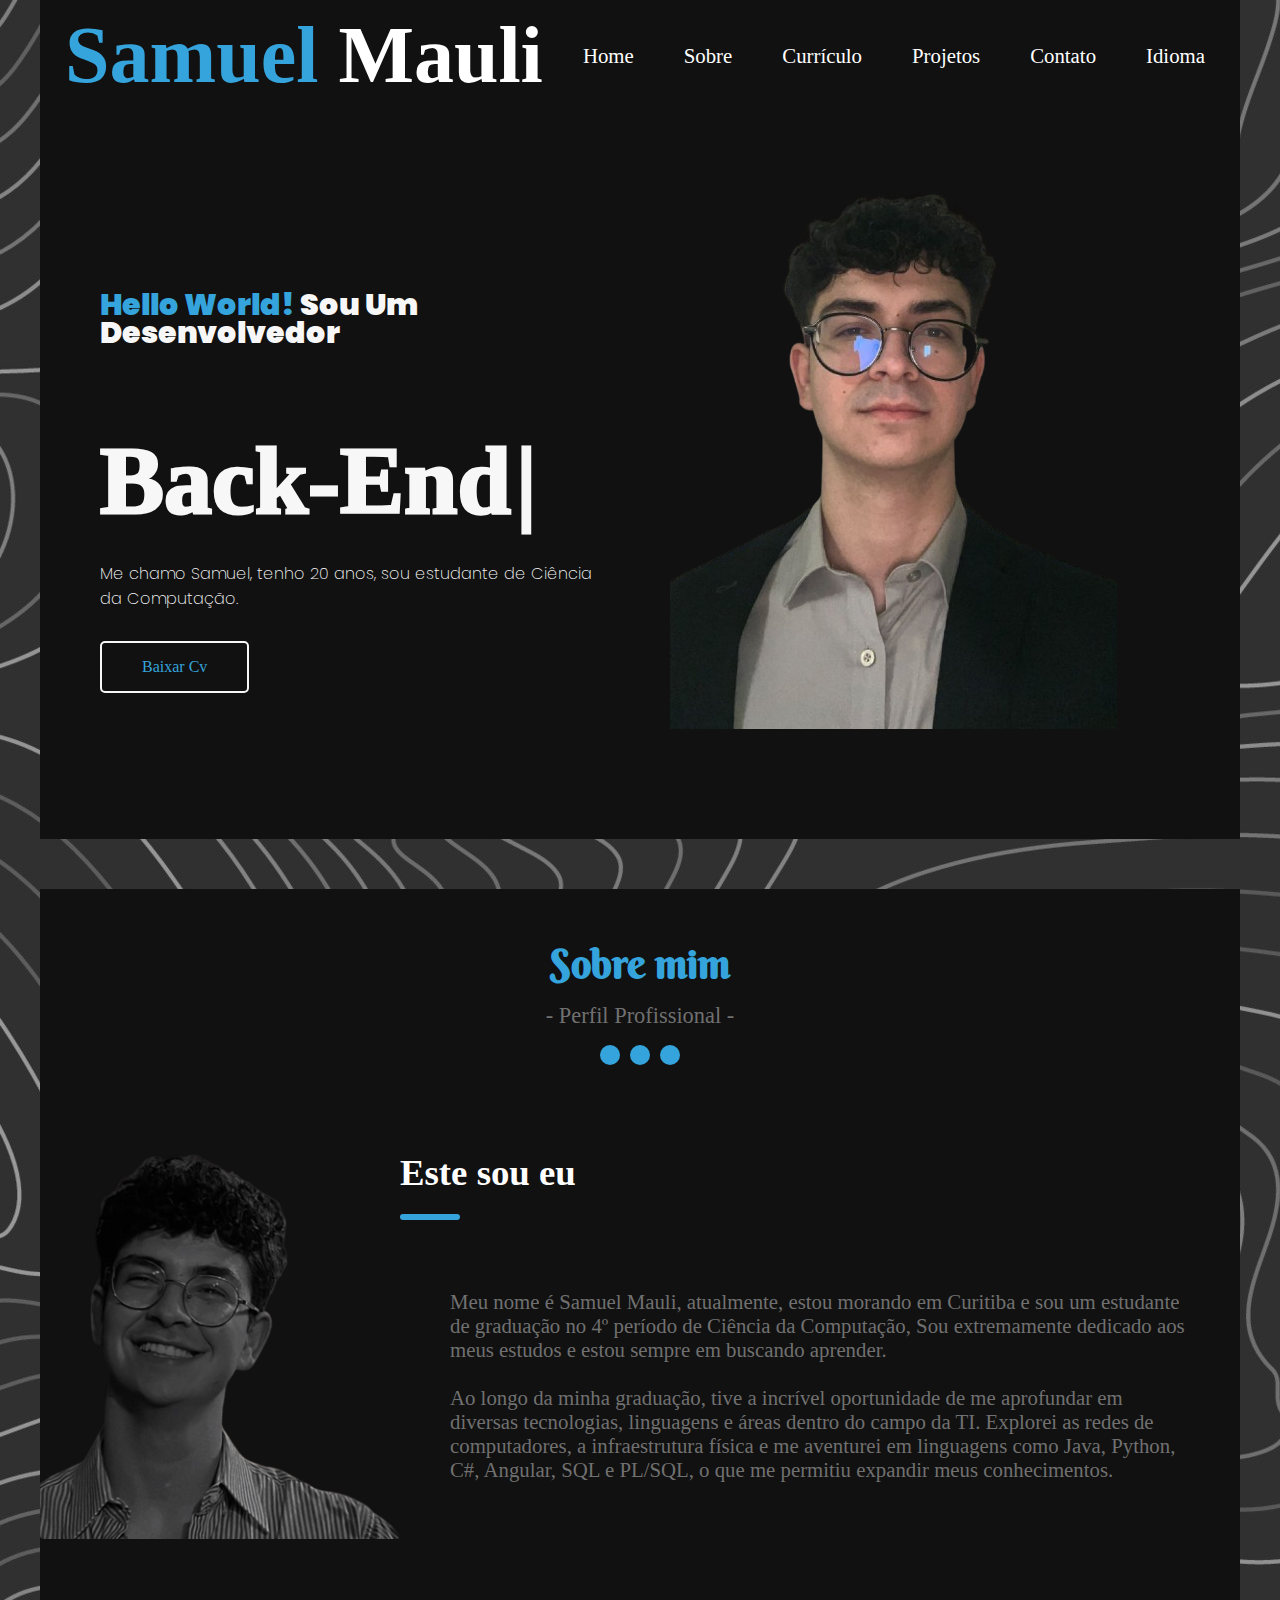
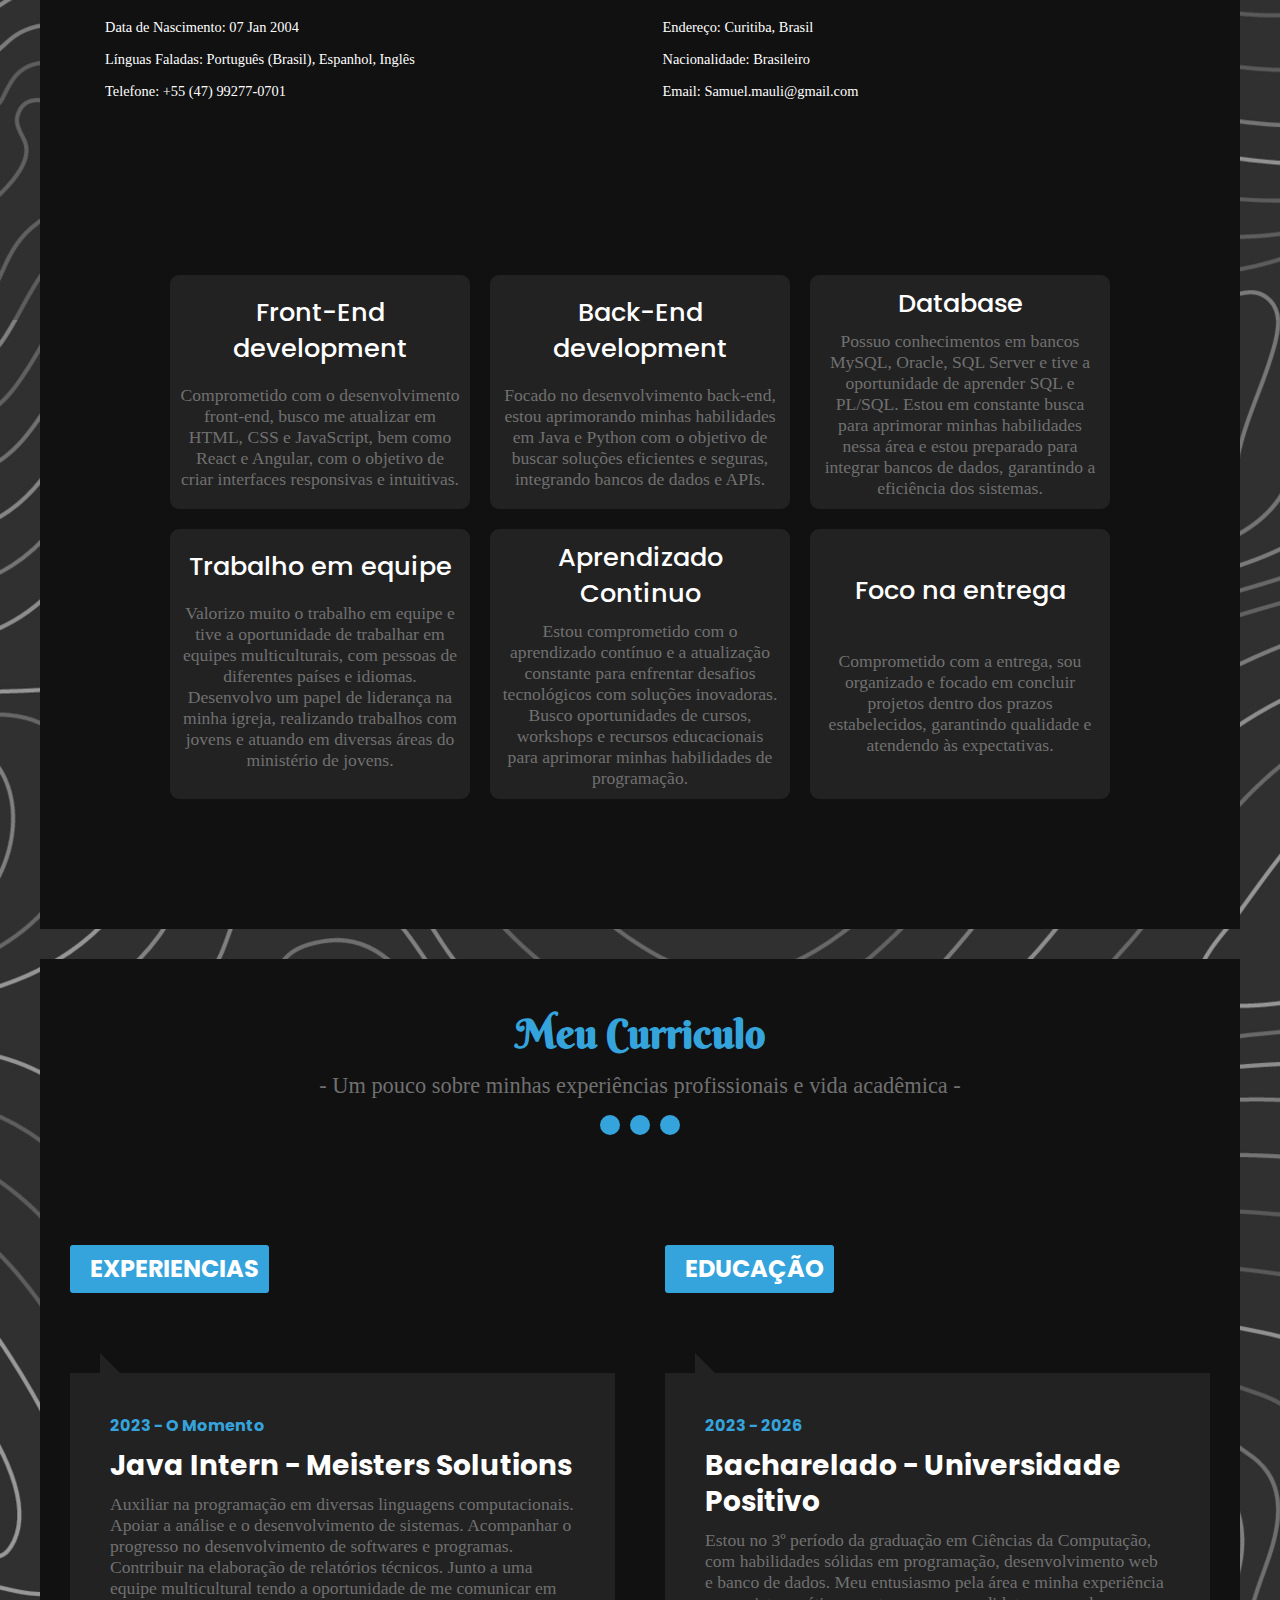
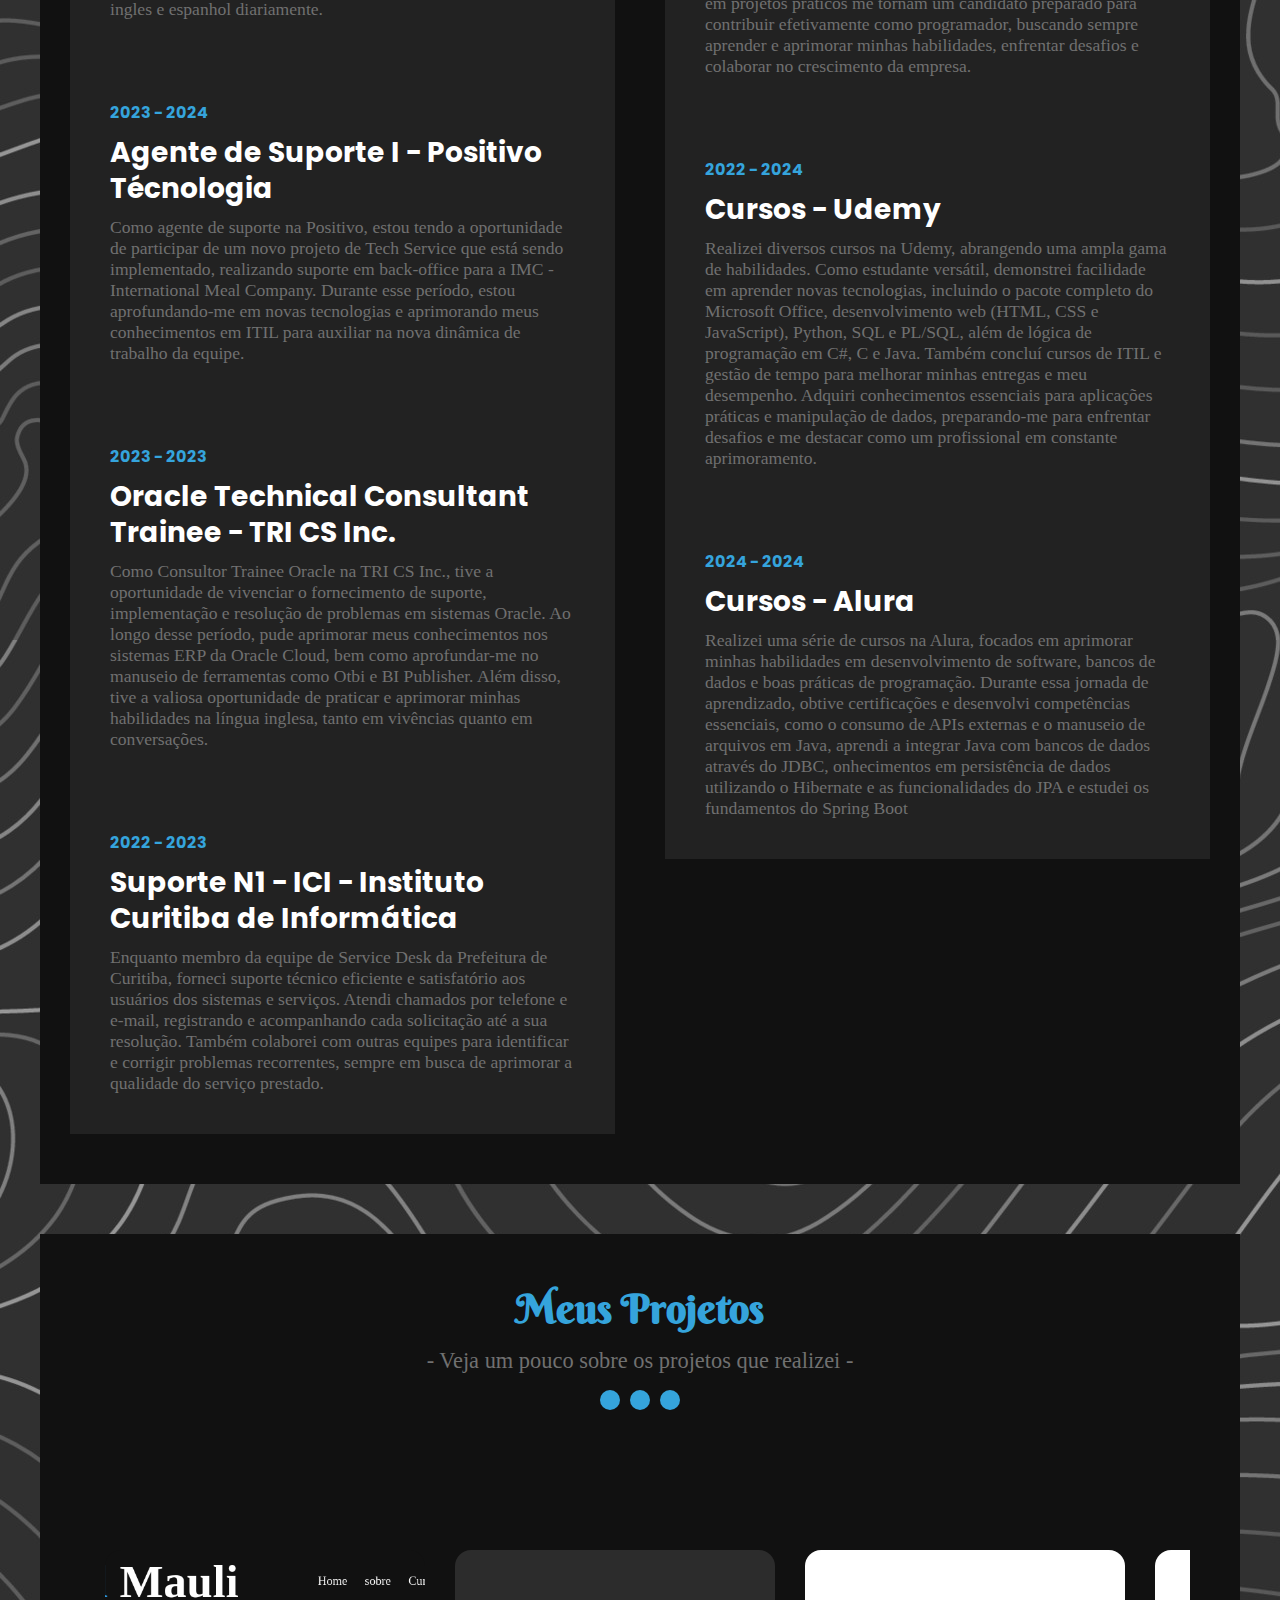
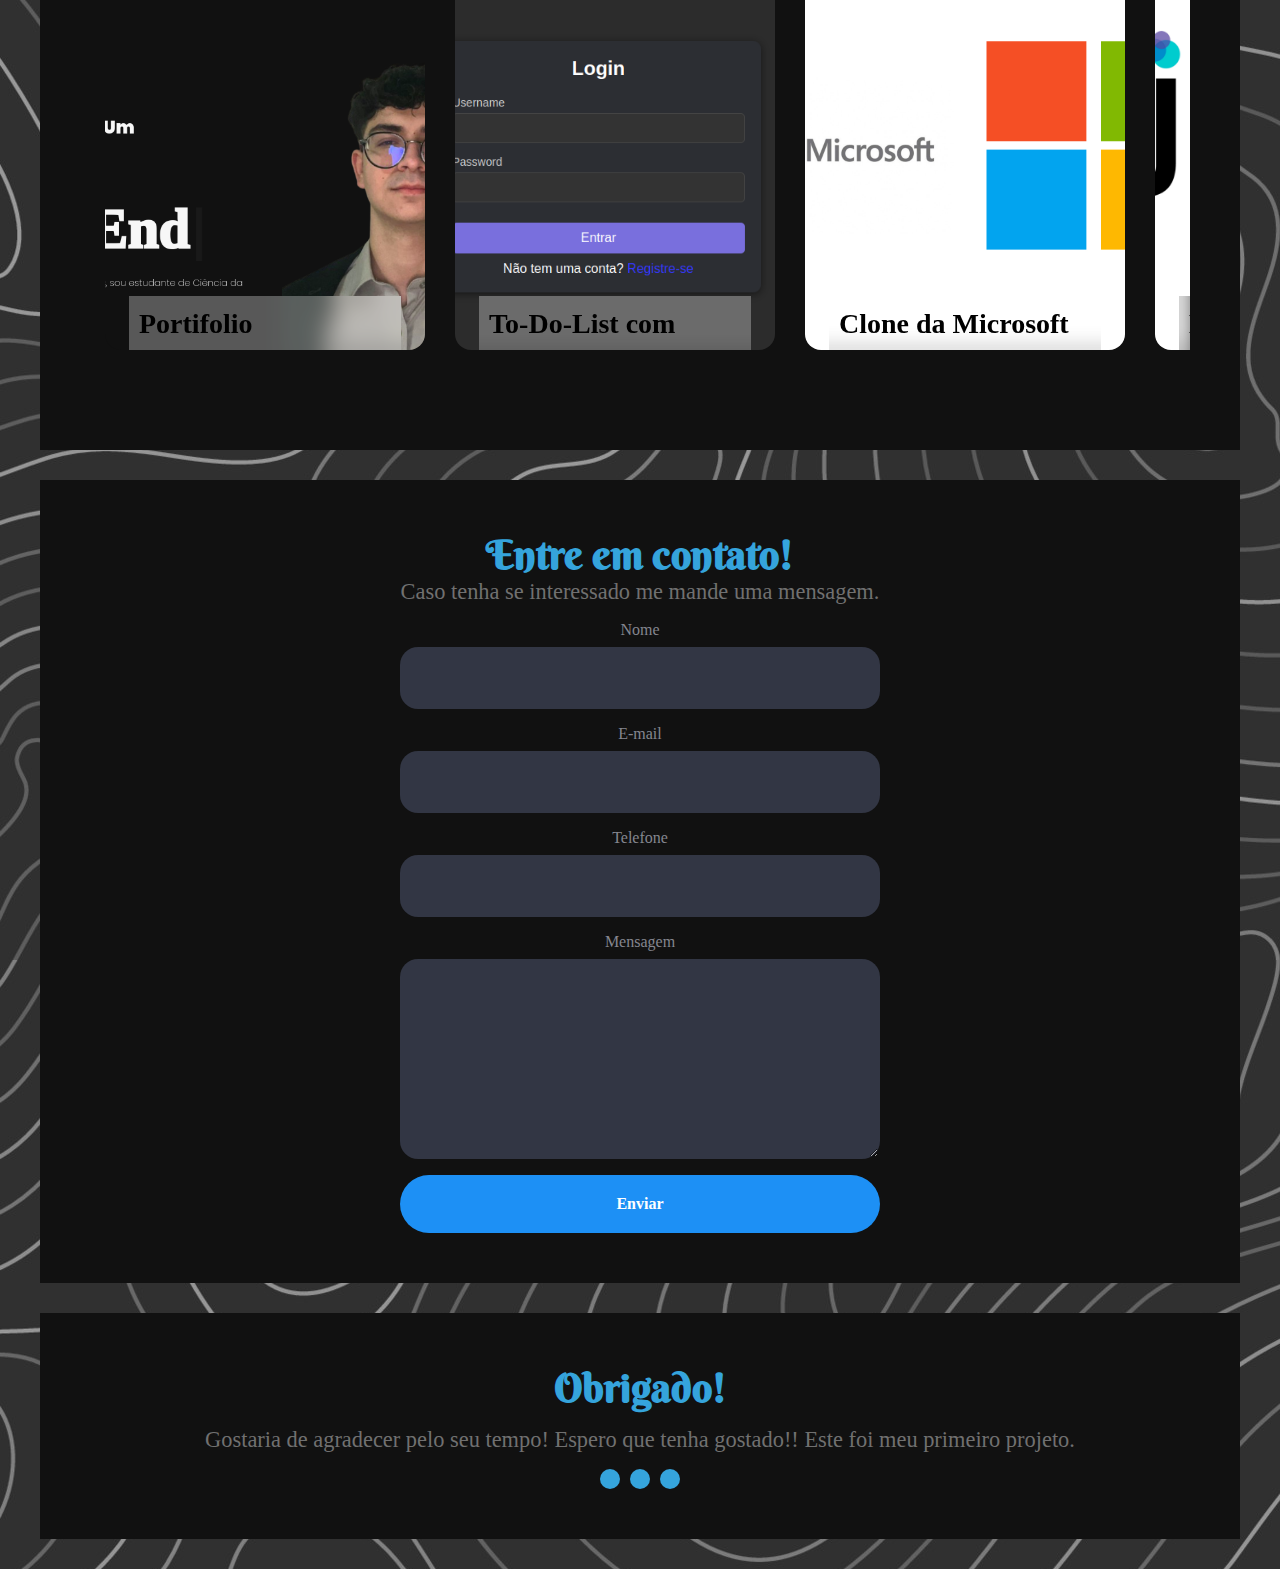
==== commit c15b1ebc: "." ====
--- a/index.html
+++ b/index.html
@@ -25,13 +25,24 @@
     <nav>
       <ul aria-label="Navegação primária" class="navegacao-primaria">
         <li><a href="#home">Home</a></li>
-        <li><a href="#about">sobre</a></li>
-        <li><a href="#resume">Curriculo</a></li>
-        <li><a href="#Projetos">Projetos</a></li>
+        <li><a href="#about">Sobre</a></li>
+        <li><a href="#resume">Currículo</a></li>
+        <li><a href="#projetos">Projetos</a></li>
         <li><a href="#contact">Contato</a></li>
+        <!-- Dropdown de idiomas moderno -->
+        <li class="dropdown">
+          <a href="#">Idioma</a>
+          <ul class="dropdown-content">
+            <li><a href="index.html"><img src="IMG/brasil.jpg" alt="Portuguese"></a></li>
+            <li><a href="index_en.html"><img src="IMG/uk.png" alt="English"></a></li>
+            <li><a href="index_es.html"><img src="IMG/Es.png" alt="Spanish"></a></li>
+          </ul>
+        </li>
       </ul>
     </nav>
   </header>
+  
+  
   <body>
     <section
       aria-label="Seção Curriculo dowload Samuel"
@@ -39,15 +50,14 @@
       id="home"
     >
       <div>
-        <h2><span>Hello world!</span> sou um programador</h2>
-        <h3 class="digitando">Front-End</h3>
+        <h2><span>Hello world!</span> sou um desenvolvedor</h2>
+        <h3 class="digitando">Back-End</h3>
         <p>
-          Me chamo Samuel, tenho 20 anos, sou estudante de Ciência da Computação
-          e estou buscando uma oportunidade como desenvolvedor!!
+          Me chamo Samuel, tenho 20 anos, sou estudante de Ciência da Computação.
         </p>
-        <a href="Doc/SamuelMauli_Cv.pdf" download>Baixar Cv</a>
-      </div>
-      <img src="IMG/Eu3.png" alt="Este sou eu, bonitão não é?" />
+        <a href="Doc/SamuelMauli_PtBr.pdf" download>Baixar Cv</a>
+      </div>
+      <img src="IMG/Eu.png" class="img-me" />
     </section>
 
     <section class="sobre" id="about">
@@ -62,24 +72,22 @@
           </div>
         </div>
         <div class="sobre_conteudo">
-          <img src="IMG/Eu.png" alt="img" />
+          <img src="IMG/Eu3.png" class="img-me" />
           <div class="sobre_texto">
             <h1>Este sou eu</h1>
             <p>
-              Meu nome é Samuel, sou natural de Joinville, SC. Atualmente, estou
+              Meu nome é Samuel Mauli, atualmente, estou
               morando em Curitiba e sou um estudante de graduação no 4º período
-              de Ciência da Computação, após ter me transferido para a
-              Universidade Positivo. Sou extremamente dedicado aos meus estudos
-              e estou sempre em busca de novas oportunidades de aprendizado.
+              de Ciência da Computação, Sou extremamente dedicado aos meus estudos
+              e estou sempre em buscando aprender.
               <br />
               <br />
               Ao longo da minha graduação, tive a incrível oportunidade de me
               aprofundar em diversas tecnologias, linguagens e áreas dentro do
               campo da TI. Explorei as redes de computadores, a infraestrutura
-              física e me aventurei em linguagens como Python, JavaScript, C#,
-              Java, HTML, CSS, SQL e PL/SQL, o que me permitiu expandir meus
-              conhecimentos. No entanto, foquei principalmente no
-              desenvolvimento web, Python e SQL.
+              física e me aventurei em linguagens como Java, Python, C#,
+              Angular, SQL e PL/SQL, o que me permitiu expandir meus
+              conhecimentos.
             </p>
           </div>
         </div>
@@ -88,10 +96,12 @@
             <i class="fa-solid fa-calendar-days"></i>Data de Nascimento: 07 Jan
             2004
           </p>
+           <!--
           <p>
             <i class="fa-sharp fa-solid fa-laptop-code"></i>Novas oportunidades:
             Disponível
-          </p>
+          </p> 
+          -->
           <p>
             <i class="fa-solid fa-location-dot"></i>Endereço: Curitiba, Brasil
           </p>
@@ -119,7 +129,7 @@
             <h3>Front-End development</h3>
             <p>
               Comprometido com o desenvolvimento front-end, busco me atualizar
-              em HTML, CSS e JavaScript, bem como React, com o objetivo de criar
+              em HTML, CSS e JavaScript, bem como React e Angular, com o objetivo de criar
               interfaces responsivas e intuitivas.
             </p>
           </li>
@@ -128,7 +138,7 @@
             <h3>Back-End development</h3>
             <p>
               Focado no desenvolvimento back-end, estou aprimorando minhas
-              habilidades em Python e C# com o objetivo de buscar soluções
+              habilidades em Java e Python com o objetivo de buscar soluções
               eficientes e seguras, integrando bancos de dados e APIs.
             </p>
           </li>
@@ -136,21 +146,24 @@
             <i class="fa-solid fa-layer-group"></i>
             <h3>Database</h3>
             <p>
-              Possuo conhecimentos em SQL e PL/SQL, incluindo gerenciamento de
-              bancos de dados e consultas SQL. Estou em constante busca para
-              aprimorar minhas habilidades nessa área e estou preparado para
-              integrar bancos de dados, garantindo a eficiência dos sistemas.
-            </p>
-          </li>
-          <li>
-            <i class="fa-solid fa-users"></i>
-            <h3>Trabalho em equipe</h3>
-            <p>
-              Valorizo o trabalho em equipe, colaborando de forma efetiva e
-              contribuindo para o sucesso coletivo. Tenho habilidades de
-              comunicação e sou capaz de trabalhar em projetos conjuntos,
-              compartilhando ideias e promovendo um ambiente colaborativo para
-              alcançar metas comuns.
+              Possuo conhecimentos em bancos MySQL, Oracle, SQL Server e 
+              tive a oportunidade de aprender SQL e PL/SQL. Estou em 
+              constante busca para aprimorar minhas habilidades nessa área 
+              e estou preparado para integrar bancos de dados, garantindo 
+              a eficiência dos sistemas.
+            </p>
+            </li>
+            <li>
+              <i class="fa-solid fa-users"></i>
+              <h3>Trabalho em equipe</h3>
+              <p>
+                Valorizo muito o trabalho em equipe e tive a oportunidade 
+                de trabalhar em equipes multiculturais, com pessoas de 
+                diferentes países e idiomas. Desenvolvo um papel de liderança 
+                na minha igreja, realizando trabalhos com jovens e atuando em 
+                diversas áreas do ministério de jovens.
+              </p>
+            
             </p>
           </li>
           <li>
@@ -169,8 +182,7 @@
             <p>
               Comprometido com a entrega, sou organizado e focado em concluir
               projetos dentro dos prazos estabelecidos, garantindo qualidade e
-              atendendo às expectativas. Sou determinado a cumprir
-              responsabilidades e a contribuir para o sucesso do projeto.
+              atendendo às expectativas.
             </p>
           </li>
         </ul>
@@ -194,7 +206,19 @@
         </h2>
         <div class="experience_content">
           <div>
-            <span>2023-2024</span>
+            <span>2023 - O Momento</span>
+            <h3>Java Intern - Meisters Solutions</h3>
+            <p>
+              Auxiliar na programação em diversas linguagens computacionais.
+              Apoiar a análise e o desenvolvimento de sistemas.
+              Acompanhar o progresso no desenvolvimento de softwares e programas.
+              Contribuir na elaboração de relatórios técnicos.
+              Junto a uma equipe multicultural tendo a oportunidade de me comunicar
+              em ingles e espanhol diariamente. 
+            </p>
+          </div>
+          <div>
+            <span>2023 - 2024</span>
             <h3>Agente de Suporte I - Positivo Técnologia</h3>
             <p>
               Como agente de suporte na Positivo, estou tendo a oportunidade de
@@ -207,7 +231,7 @@
             </p>
           </div>
           <div>
-            <span>2023-2023</span>
+            <span>2023 - 2023</span>
             <h3>Oracle Technical Consultant Trainee - TRI CS Inc.</h3>
             <p>
               Como Consultor Trainee Oracle na TRI CS Inc., tive a oportunidade
@@ -221,7 +245,7 @@
             </p>
           </div>
           <div>
-            <span>2022-2023</span>
+            <span>2022 - 2023</span>
             <h3>Suporte N1 - ICI - Instituto Curitiba de Informática</h3>
             <p>
               Enquanto membro da equipe de Service Desk da Prefeitura de
@@ -242,7 +266,7 @@
         <h2 class="education"><i class="fa-solid fa-book"></i>EDUCAÇÃO</h2>
         <div class="education_content">
           <div>
-            <span>2023 - 2027</span>
+            <span>2023 - 2026</span>
             <h3>Bacharelado - Universidade Positivo</h3>
             <p>
               Estou no 3º período da graduação em Ciências da Computação, com
@@ -253,22 +277,38 @@
               aprimorar minhas habilidades, enfrentar desafios e colaborar no
               crescimento da empresa.
             </p>
+          
           </div>
           <div>
             <span>2022 - 2024</span>
-            <h3>Cursos - Udemy</h3>
-            <p>
-              Realizei diversos cursos na Udemy, abrangendo uma ampla gama de
-              habilidades. Como estudante versátil, demonstrei facilidade em
-              aprender novas tecnologias, incluindo o pacote completo do
-              Microsoft Office, desenvolvimento web (HTML, CSS e JavaScript),
-              Python, SQL e PL/SQL, além de lógica de programação em C#, C e
-              Java. Também concluí cursos de ITIL e gestão de tempo para
-              melhorar minhas entregas e meu desempenho. Adquiri conhecimentos
-              essenciais para aplicações práticas e manipulação de dados,
-              preparando-me para enfrentar desafios e me destacar como um
-              profissional em constante aprimoramento.
-            </p>
+              <h3>Cursos - Udemy</h3>
+              <p>
+                Realizei diversos cursos na Udemy, abrangendo uma ampla gama de
+                habilidades. Como estudante versátil, demonstrei facilidade em
+                aprender novas tecnologias, incluindo o pacote completo do
+                Microsoft Office, desenvolvimento web (HTML, CSS e JavaScript),
+                Python, SQL e PL/SQL, além de lógica de programação em C#, C e
+                Java. Também concluí cursos de ITIL e gestão de tempo para
+                melhorar minhas entregas e meu desempenho. Adquiri conhecimentos
+                essenciais para aplicações práticas e manipulação de dados,
+                preparando-me para enfrentar desafios e me destacar como um
+                profissional em constante aprimoramento.
+              </p>
+          </div>
+          <div>
+              <span>2024 - 2024</span>
+                <h3>Cursos - Alura</h3>
+                <p>
+                  Realizei uma série de cursos na Alura, focados em aprimorar 
+                  minhas habilidades em desenvolvimento de software, bancos de 
+                  dados e boas práticas de programação. Durante essa jornada de 
+                  aprendizado, obtive certificações e desenvolvi competências 
+                  essenciais, como o consumo de APIs externas e o manuseio de 
+                  arquivos em Java, aprendi a integrar Java com bancos de dados 
+                  através do JDBC, onhecimentos em persistência de dados utilizando 
+                  o Hibernate e as funcionalidades do JPA e estudei os fundamentos 
+                  do Spring Boot
+                </p>
           </div>
           <ul>
             <li><i class="fa-sharp fa-solid fa-circle"></i></li>
@@ -292,6 +332,51 @@
 
       <section class="game-section">
         <div class="owl-carousel custom-carousel owl-theme">
+
+          <div
+          class="item custom-card"
+          style="background-image: url(IMG/Portifolio.jpg)"
+        >
+          <div class="item-desc">
+            <h3 class="custom2">Portifolio</h3>
+            <p class="custom2">
+              Sendo um dos primeiros projetos pessoais, o portifólio foi desenvolvido com html, css e Js. 
+              100% responsivo, com um design moderno, e algumas funcionalidades. 
+              O intuito inicial erá a pŕatica do front-end, de uma forma utilizavel. Espero que goste!
+            </p>
+            <a
+              href="https://github.com/SamuelMauli/portifolio"
+              target="_blank"
+              class="custom-button"
+              >Abrir no GitHub</a
+            >
+          </div>
+        </div>
+
+          <div
+          class="item custom-card"
+          style="background-image: url(IMG/To-do.png)"
+        >
+          <div class="item-desc">
+            <h3 class="custom2">To-Do-List com python</h3>
+            <p class="custom2">
+              Foi um projeto desenvolvido para a disciplina de Desenvolvimento 
+              de Sistemas Inteligentes. O conceito simples de CRUD do projeto 
+              serviu como uma introdução aos frameworks Django e Flask. O projeto 
+              foi desenvolvido com Flask e SQLite. Possui uma funcionalidade de 
+              tela de login utilizando o algoritmo de hash SHA-256. As tarefas 
+              são criadas, editadas e manipuladas diretamente no banco de dados 
+              e são expostas no front-end.
+            </p>
+            <a
+              href="https://github.com/SamuelMauli/to-do-List-main"
+              target="_blank"
+              class="custom-button"
+              >Abrir no GitHub</a
+            >
+          </div>
+        </div>
+        
           <div
             class="item custom-card"
             style="background-image: url(IMG/microsoft-logo.jpg)"
@@ -348,24 +433,6 @@
                 tempo. Os usuários inserem uma data e cidade, com a opção de
                 preencher a data atual automaticamente. Espero continuar
                 explorando o mundo da programação e APIs.
-              </p>
-              <a
-                href="https://github.com/SamuelMauli/Tempo"
-                target="_blank"
-                class="custom-button"
-                >Abrir no GitHub</a
-              >
-            </div>
-          </div>
-          <div
-            class="item custom-card"
-            style="background-image: url(IMG/Tempo.png)"
-          >
-            <div class="item-desc">
-              <h3 class="custom2">Projeto Pokemon</h3>
-              <p class="custom2">
-                O projeto foi realizado como uma atividade de
-                encerramentodesementeste
               </p>
               <a
                 href="https://github.com/SamuelMauli/Tempo"
@@ -459,4 +526,4 @@
     <script src="script.js"></script>
     <script src="projetos.js"></script>
   </body>
-</html>
+</html>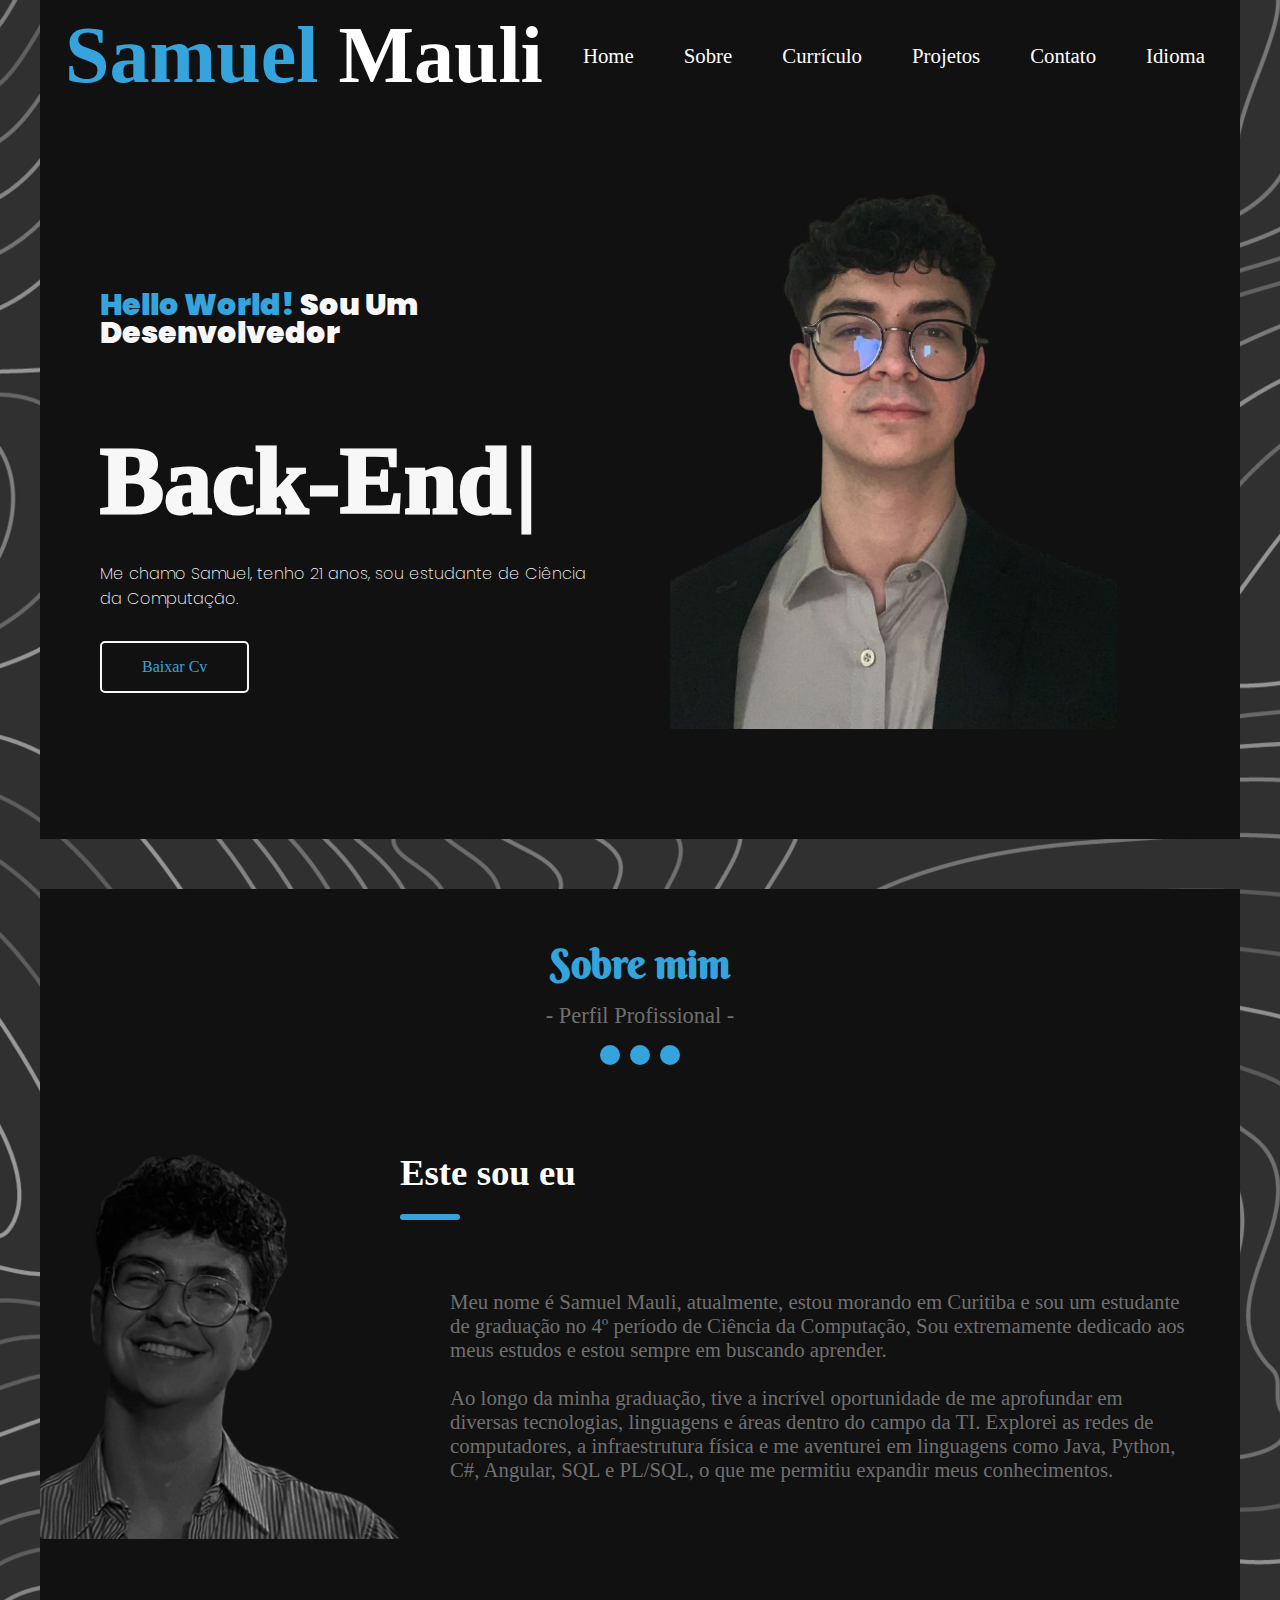
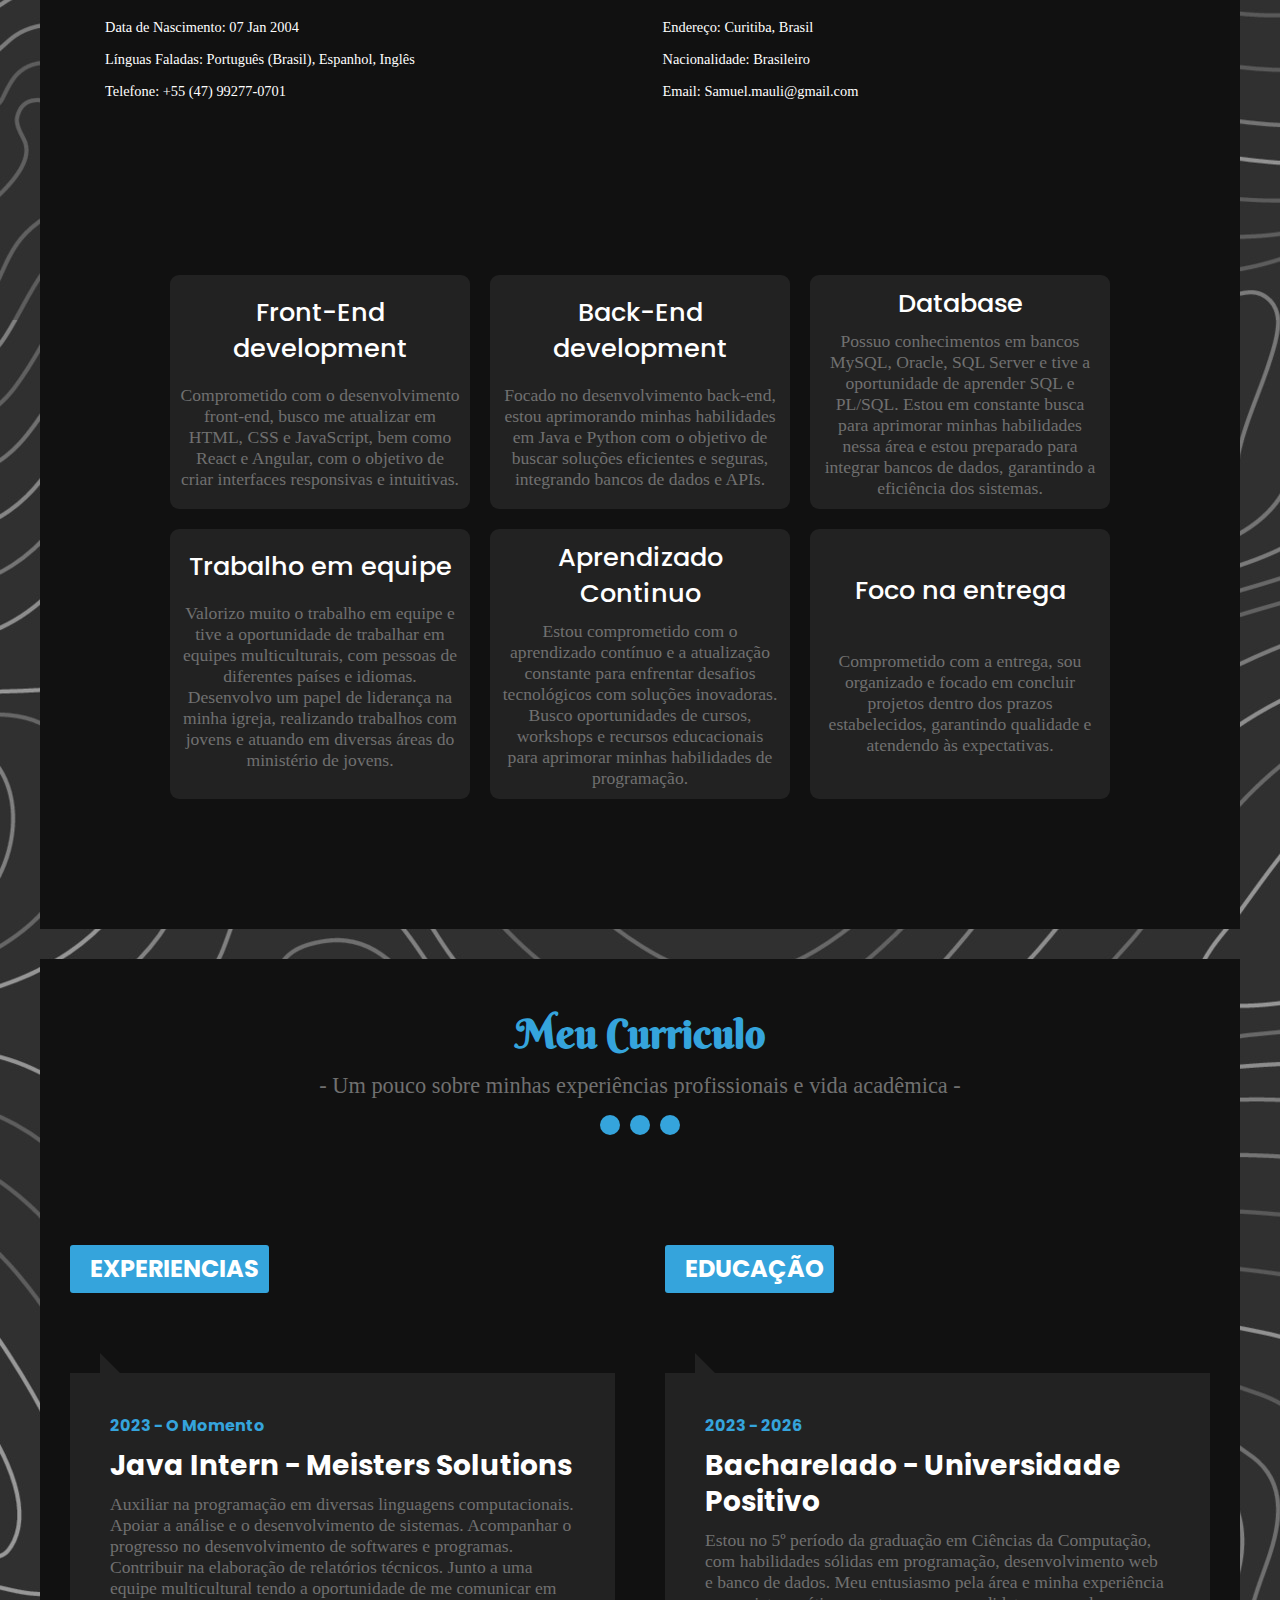
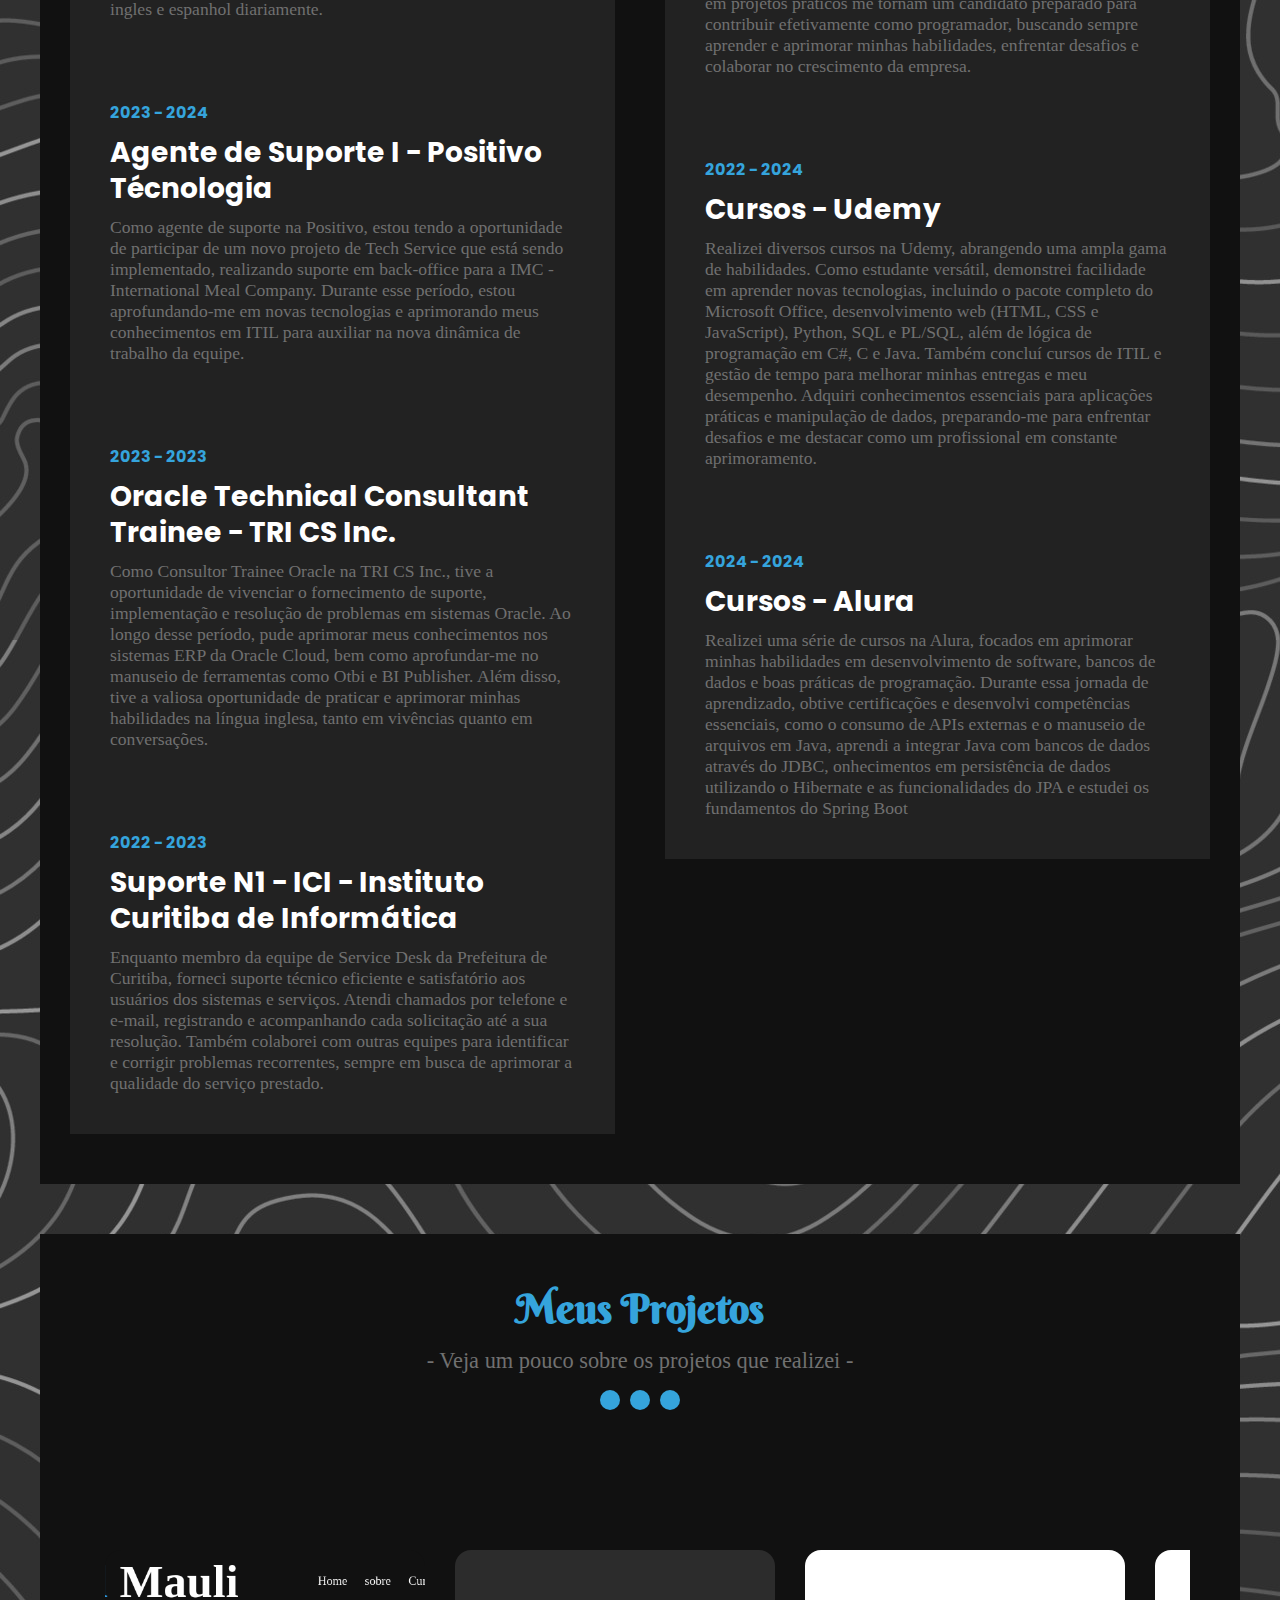
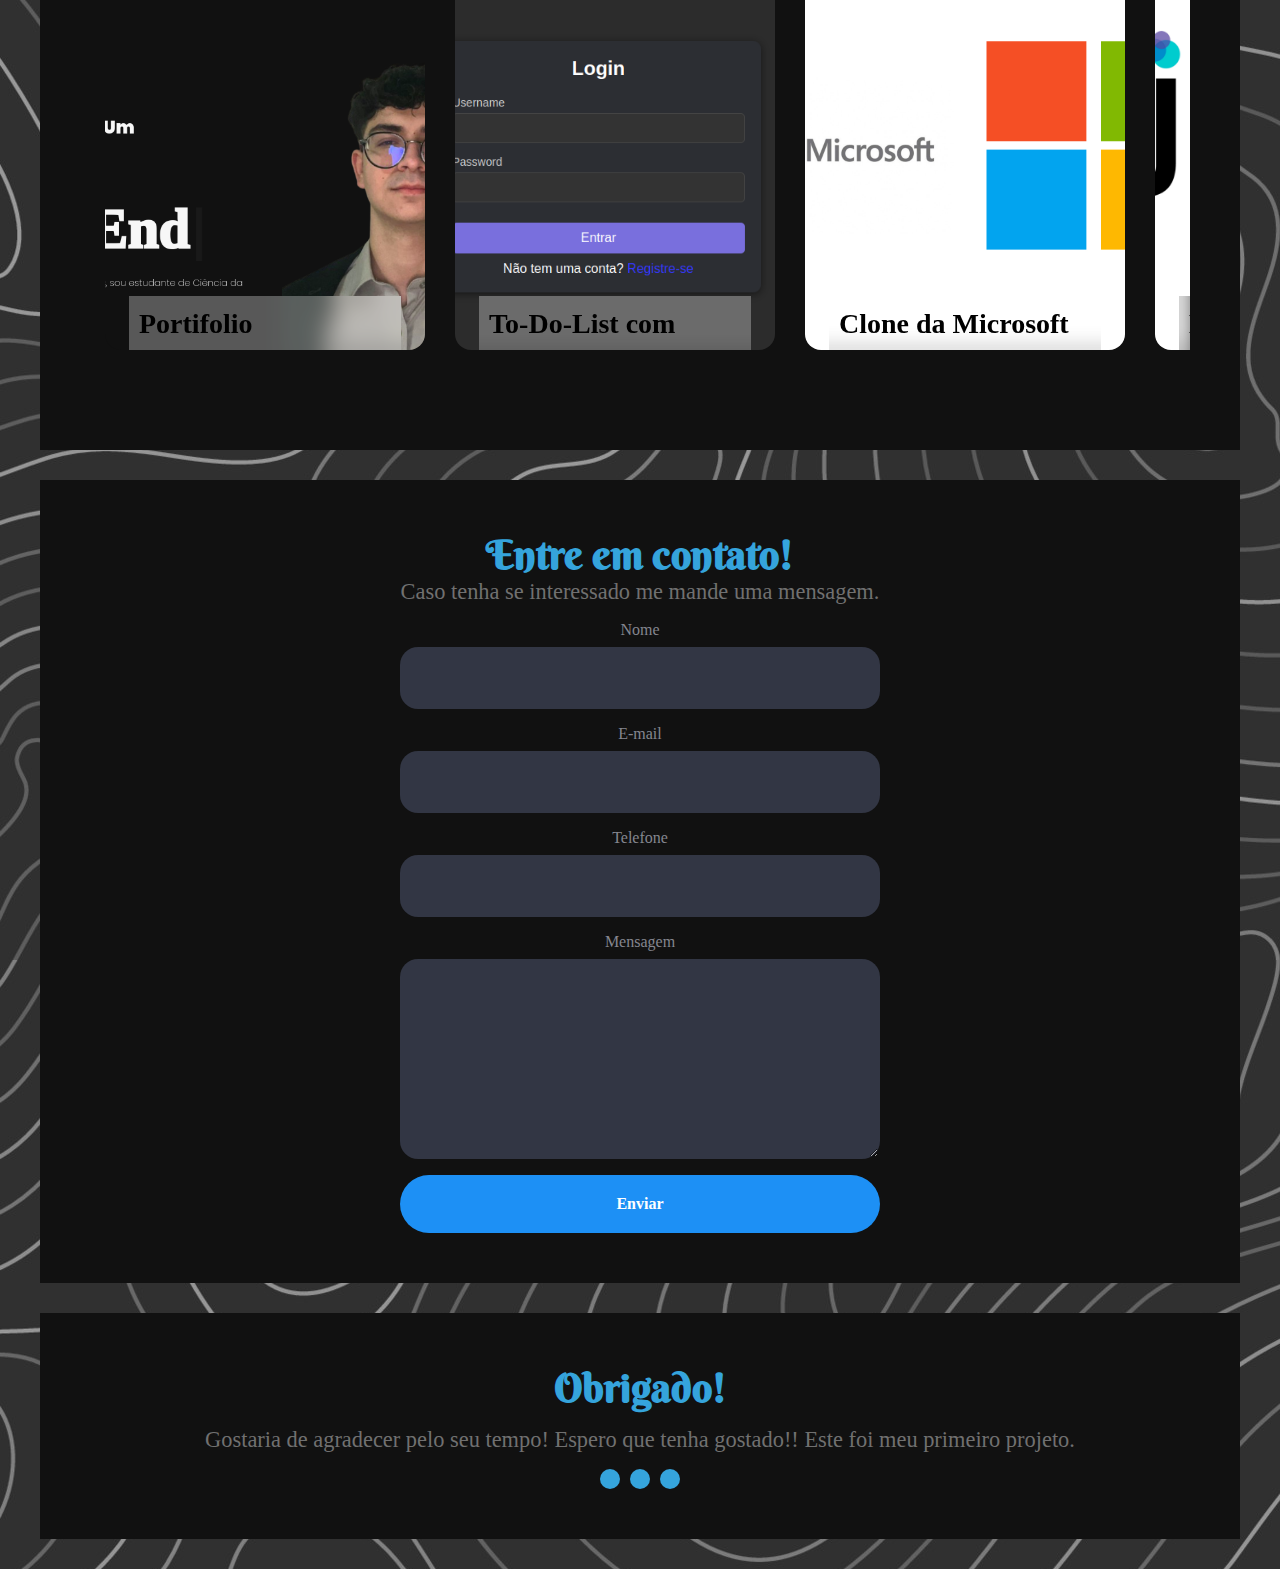
==== commit 862bd649: "Final" ====
--- a/index.html
+++ b/index.html
@@ -53,7 +53,7 @@
         <h2><span>Hello world!</span> sou um desenvolvedor</h2>
         <h3 class="digitando">Back-End</h3>
         <p>
-          Me chamo Samuel, tenho 20 anos, sou estudante de Ciência da Computação.
+          Me chamo Samuel, tenho 21 anos, sou estudante de Ciência da Computação.
         </p>
         <a href="Doc/SamuelMauli_PtBr.pdf" download>Baixar Cv</a>
       </div>
@@ -269,7 +269,7 @@
             <span>2023 - 2026</span>
             <h3>Bacharelado - Universidade Positivo</h3>
             <p>
-              Estou no 3º período da graduação em Ciências da Computação, com
+              Estou no 5º período da graduação em Ciências da Computação, com
               habilidades sólidas em programação, desenvolvimento web e banco de
               dados. Meu entusiasmo pela área e minha experiência em projetos
               práticos me tornam um candidato preparado para contribuir
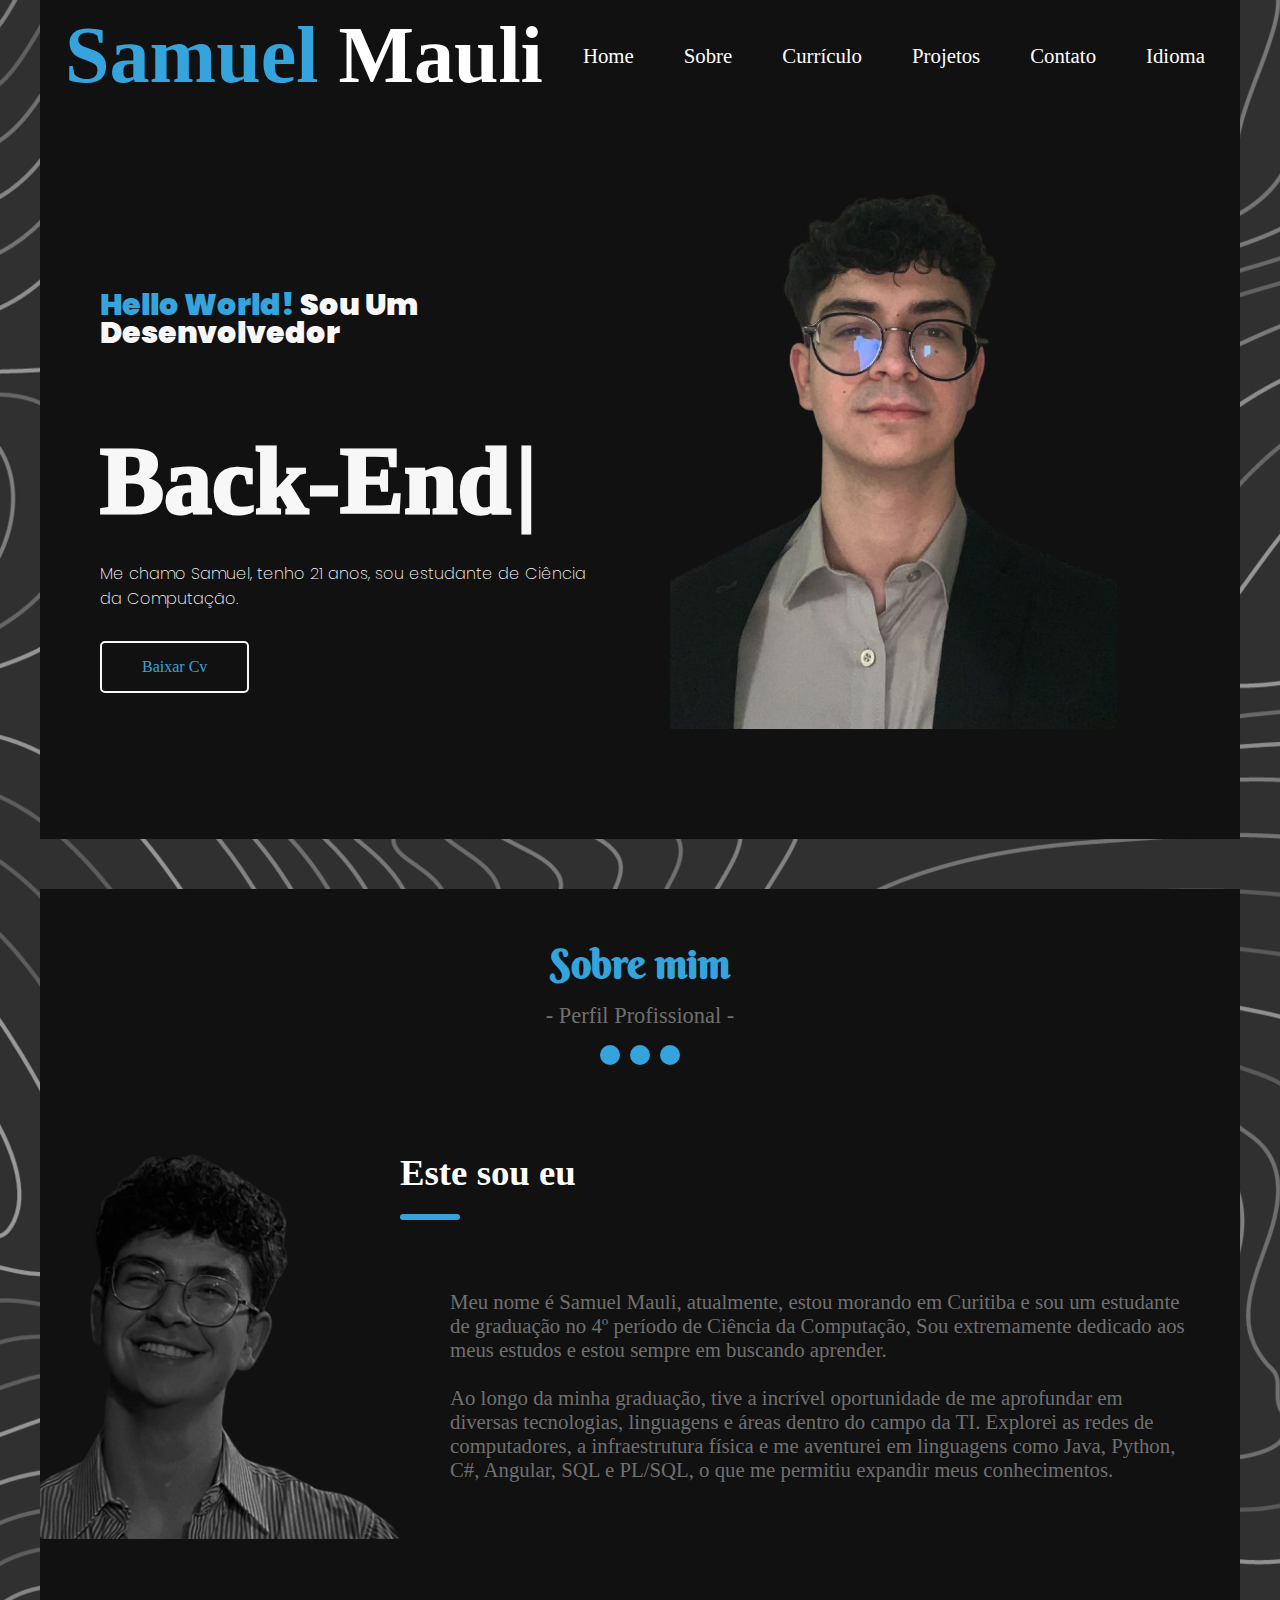
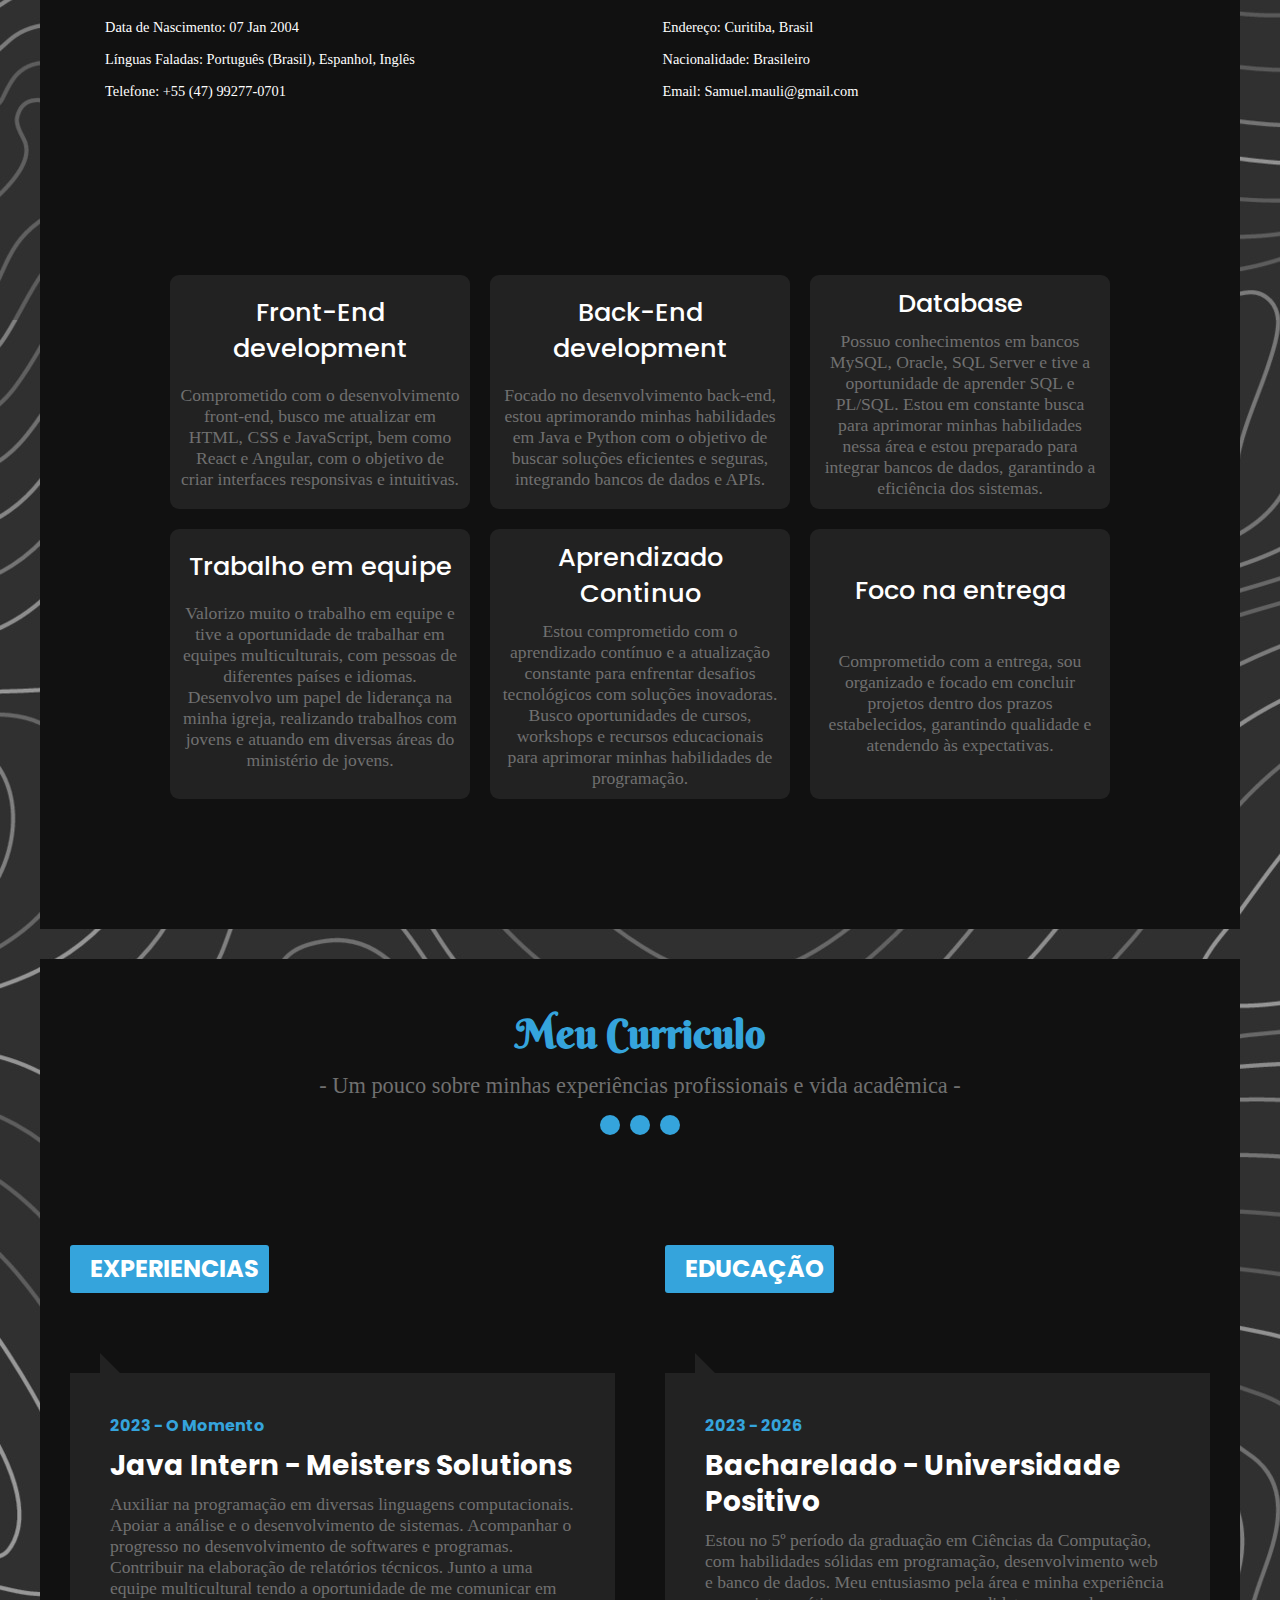
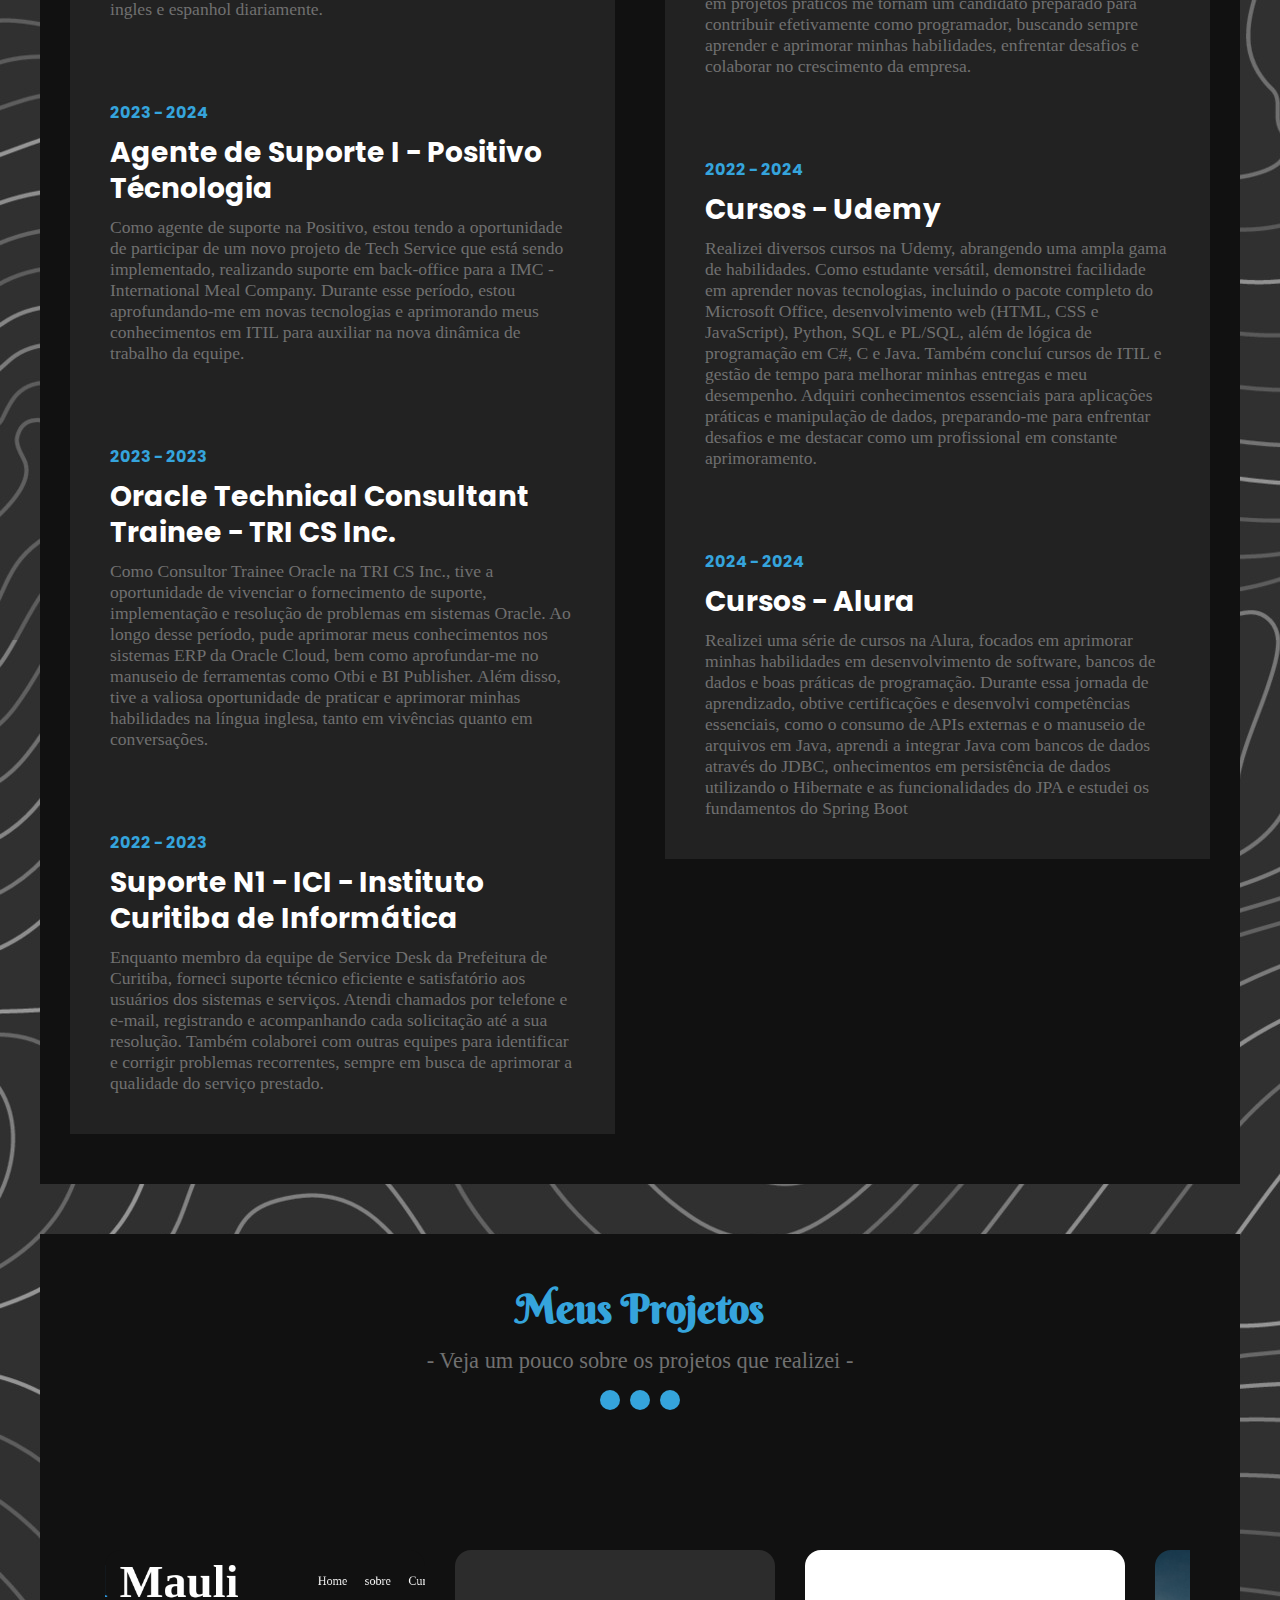
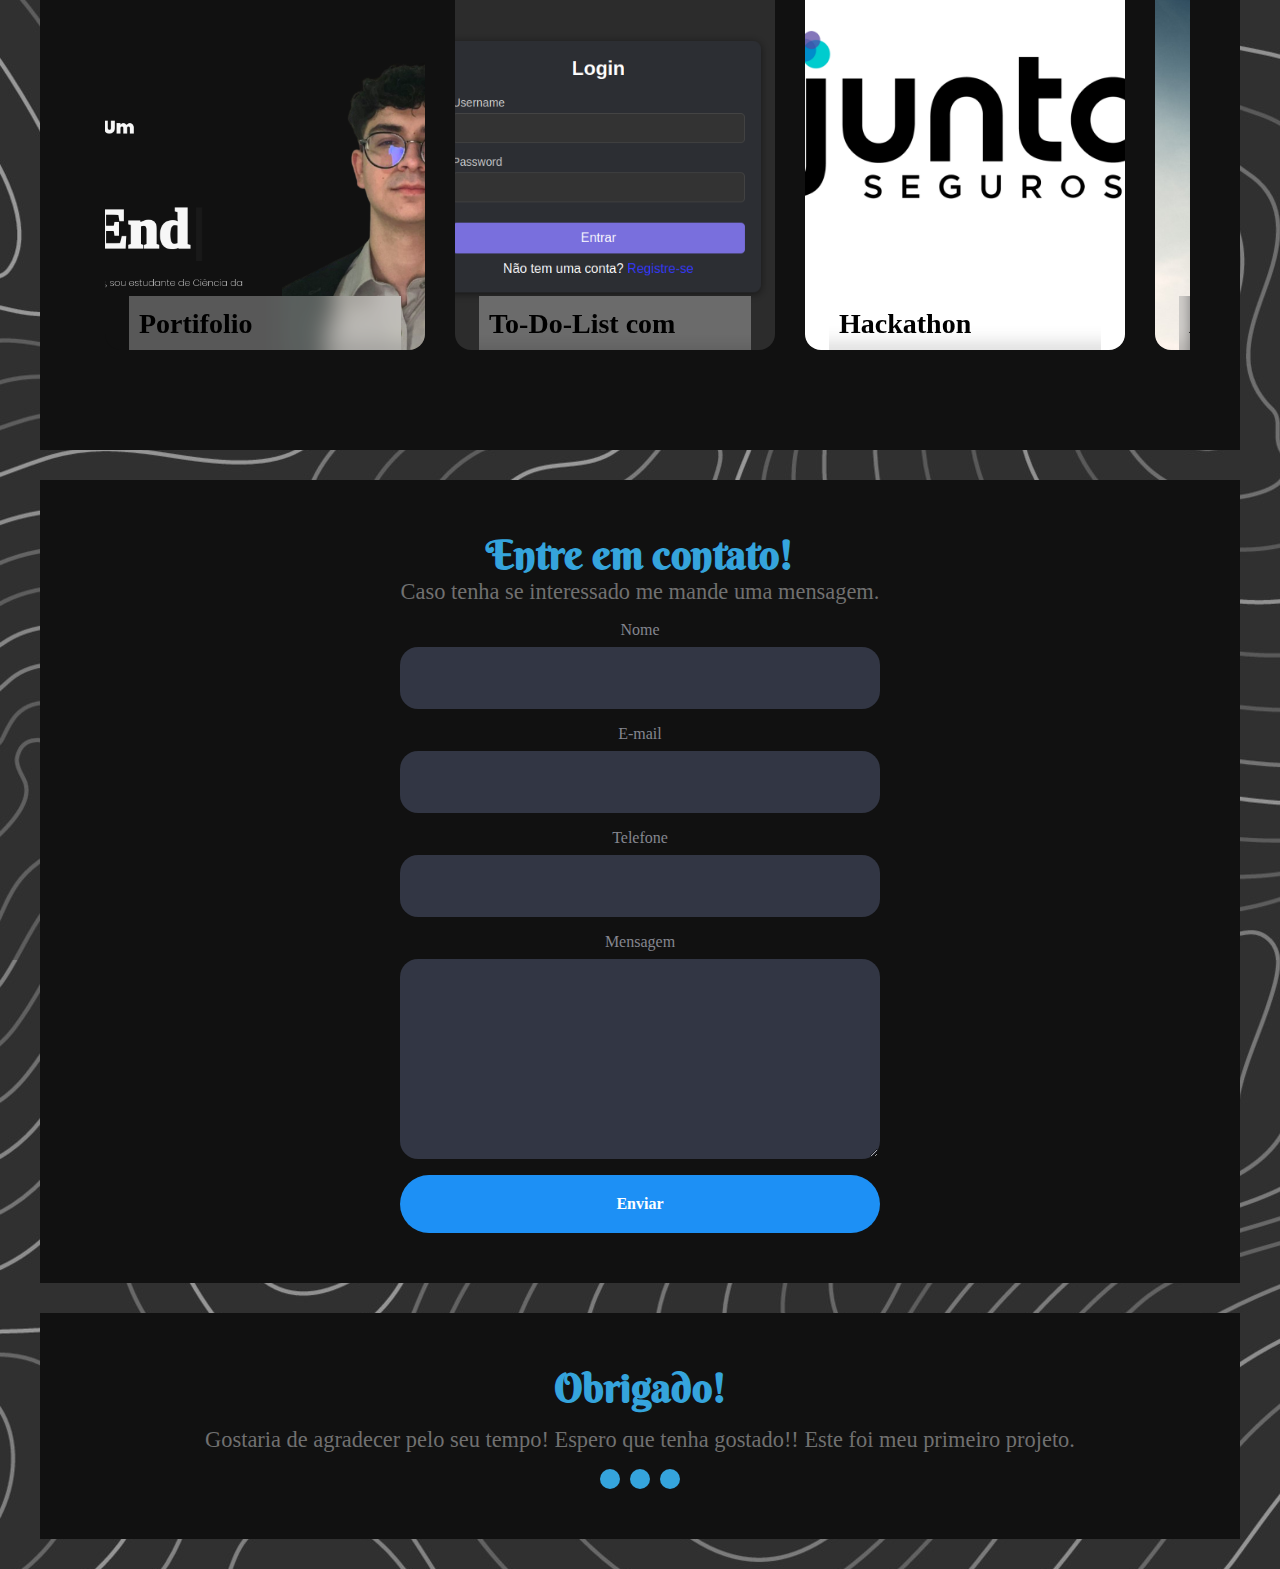
==== commit 1272e2b3: "Update" ====
--- a/index.html
+++ b/index.html
@@ -376,27 +376,6 @@
             >
           </div>
         </div>
-        
-          <div
-            class="item custom-card"
-            style="background-image: url(IMG/microsoft-logo.jpg)"
-          >
-            <div class="item-desc">
-              <h3 class="custom2">Clone da Microsoft</h3>
-              <p class="custom2">
-                Foi um projeto desenvolvido para a disciplina de Desenvolvimento
-                Front-End, no qual utilizei as tecnologias HTML, CSS e
-                JavaScript. O site é simples, porém cumpre todos os requisitos
-                da disciplina.
-              </p>
-              <a
-                href="https://github.com/SamuelMauli/Clone_Microsoft"
-                target="_blank"
-                class="custom-button"
-                >Abrir no GitHub</a
-              >
-            </div>
-          </div>
 
           <div
             class="item custom-card"
@@ -442,6 +421,85 @@
               >
             </div>
           </div>
+
+          <div
+            class="item custom-card"
+            style="background-image: url(IMG/rust.png)"
+          >
+            <div class="item-desc">
+              <h3 class="custom2">Rust LavaLamp</h3>
+              <p class="custom2">
+                Rust LavaLamp é um projeto educacional em Rust inspirado no LavaRand da Cloudflare, que usa imagens aleatórias da API Picsum.photos para gerar entropia criptográfica. Cada usuário é identificado por um hash do nome e tem a senha criptografada com base em uma chave derivada de uma imagem única. A interface em terminal permite criar, editar e autenticar usuários. O projeto usa hashing com SHA256 e foca em práticas de segurança e autenticação. Seu objetivo é ensinar conceitos de criptografia de forma prática e acessível.
+              </p>
+              <a
+                href="https://github.com/SamuelMauli/Rust-LavaLamp"
+                target="_blank"
+                class="custom-button"
+                >Abrir no GitHub</a
+              >
+            </div>
+          </div>
+
+        <div
+          class="item custom-card"
+          style="background-image: url(IMG/portaria.png)"
+        >
+          <div class="item-desc">
+            <h3 class="custom2">Sistema de Portaria </h3>
+            <p class="custom2">
+              O sistema foi feito como um freelance para a empresa AEB Bioquimica. Consiste em um sistema completo de cadastro de entradas e saidas da empresa. 
+              Alem de um sistema de agendamento para reunião.
+              Gerando relátorios e feedbacks sobre os dados. 
+            </p>
+            <a
+              href="https://github.com/SamuelMauli/Sistema-Portaria"
+              target="_blank"
+              class="custom-button"
+              >Abrir no GitHub</a
+            >   
+          </div>
+        </div>
+
+        <div
+        class="item custom-card"
+        style="background-image: url(IMG/balleai.png)"
+      >
+        <div class="item-desc">
+          <h3 class="custom2">System Chatbot</h3>
+          <p class="custom2">
+            O projeto consiste em um modelo de LLM, que interpreta a linguagem semantica e transcreve para um SQL e executa. 
+            A ideia por tras do projeto é facilitar o acesso a informação do usuário. gerando querys mais complexas e mais completas
+            O sistema foi testado e aprovado pelo cliente.
+          </p>
+          <a
+            href="https://drive.google.com/file/d/1gaMzadO8IE27Ofc0db9KHjcATyTPRlls/view?usp=sharing"
+            target="_blank"
+            class="custom-button"
+            >Veja funcionando!</a
+          >   
+        </div>
+      </div>
+
+      <div
+        class="item custom-card"
+        style="background-image: url(IMG/tracker.png)"
+      >
+        <div class="item-desc">
+          <h3 class="custom2">File Tracker</h3>
+          <p class="custom2">
+            O File tracker é um sistema para backup, O sistema atual está sendo migrado saindo de um legado de 2003 para uma versão mais moderna. 
+            A regra de negocios atual é manter apenas documentos ate 5 anos porem existe um grande numero de solicitações para arquivos antigos. 
+            Para automatizar e facilidar o dia a dia do usuário foi desenvolvido o file tracker. 
+          </p>
+          <a
+            href="https://drive.google.com/file/d/1gaMzadO8IE27Ofc0db9KHjcATyTPRlls/view?usp=sharing"
+            target="_blank"
+            class="custom-button"
+            >Veja funcionando!</a
+          >   
+        </div>
+      </div>
+
         </div>
       </section>
 
